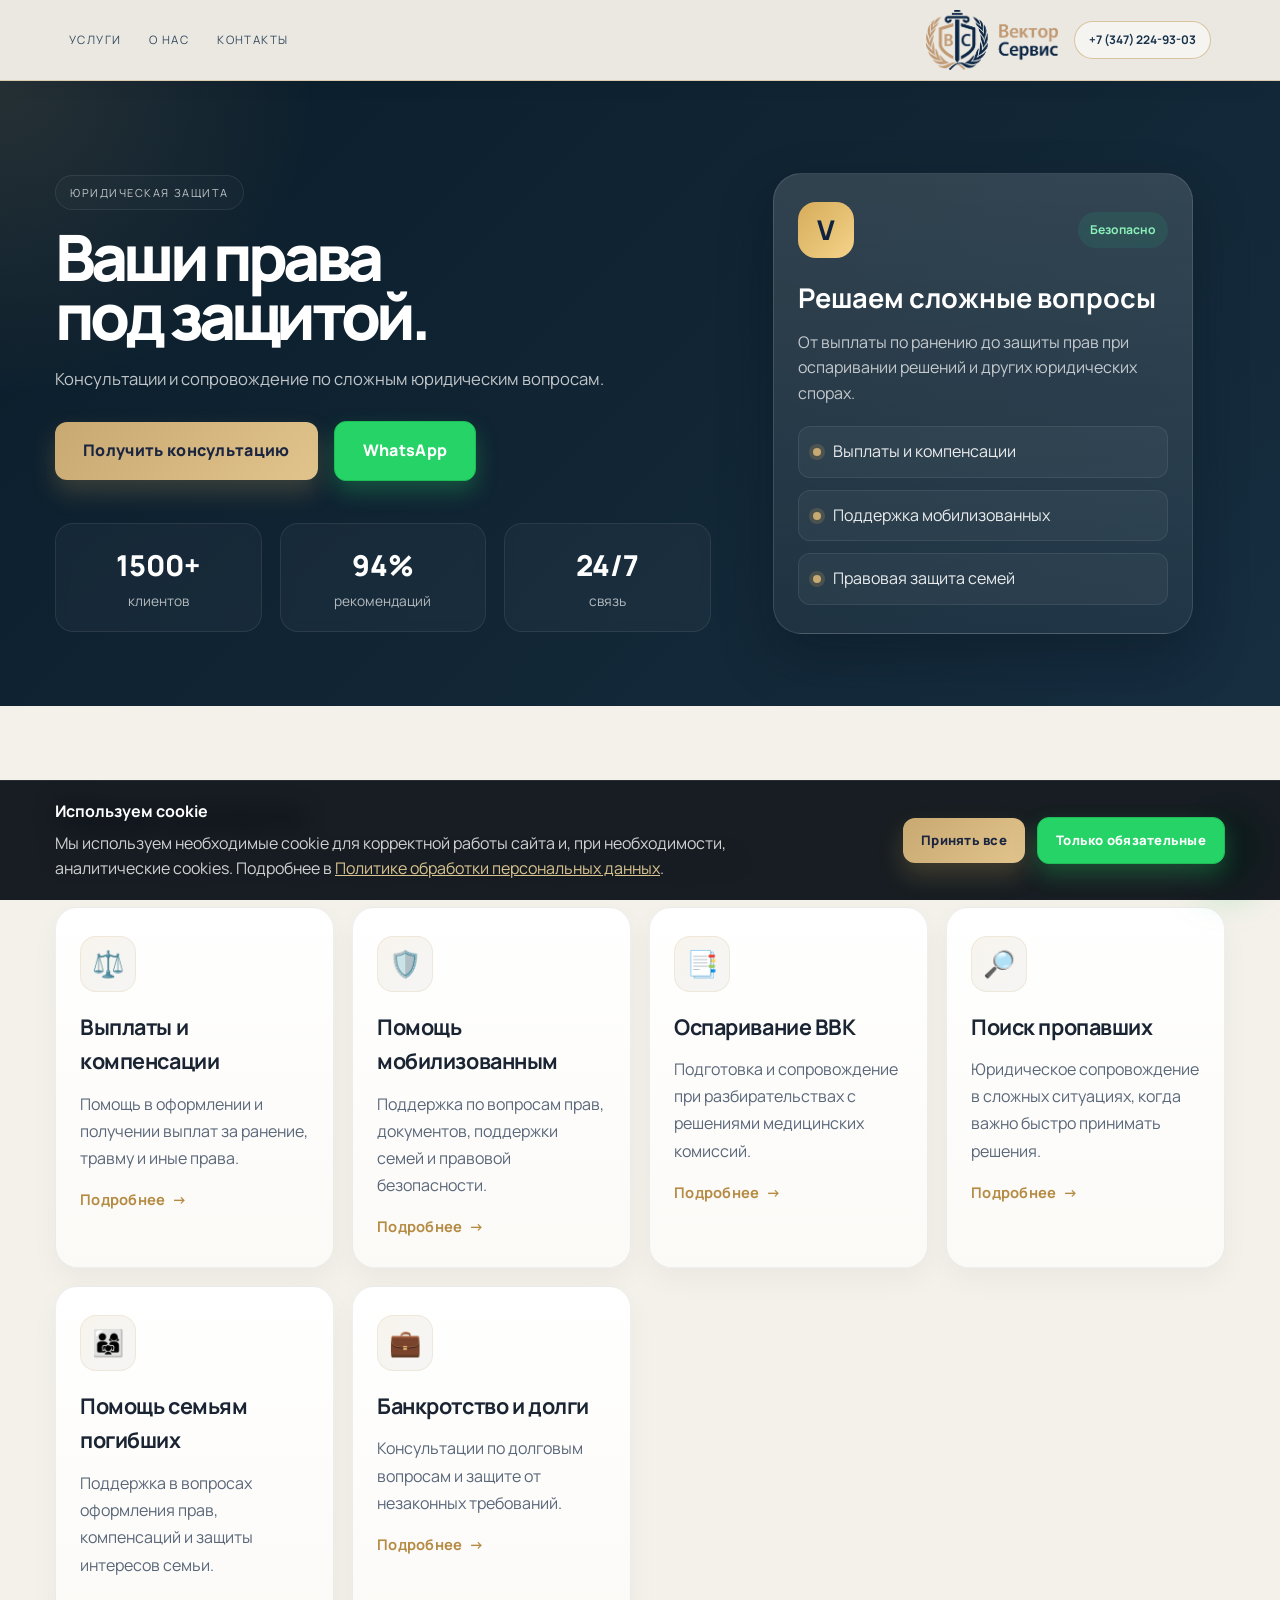
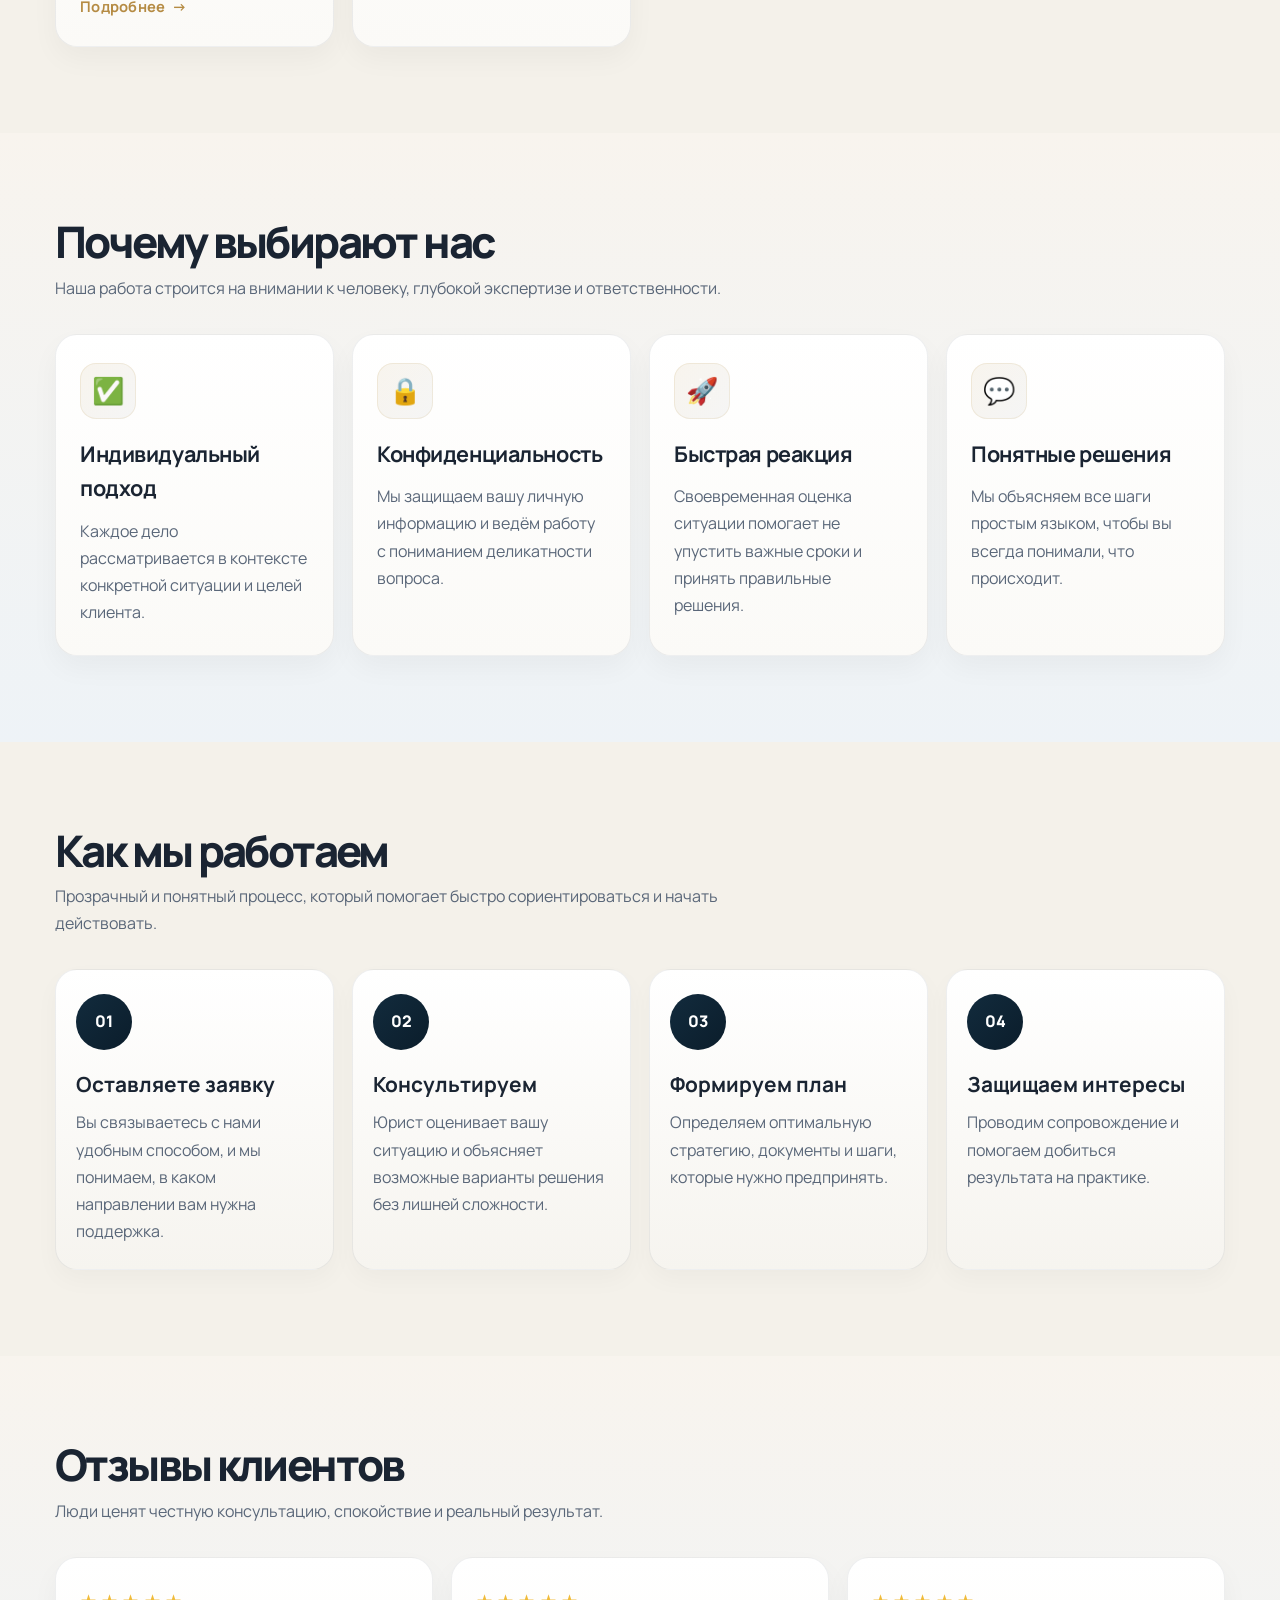
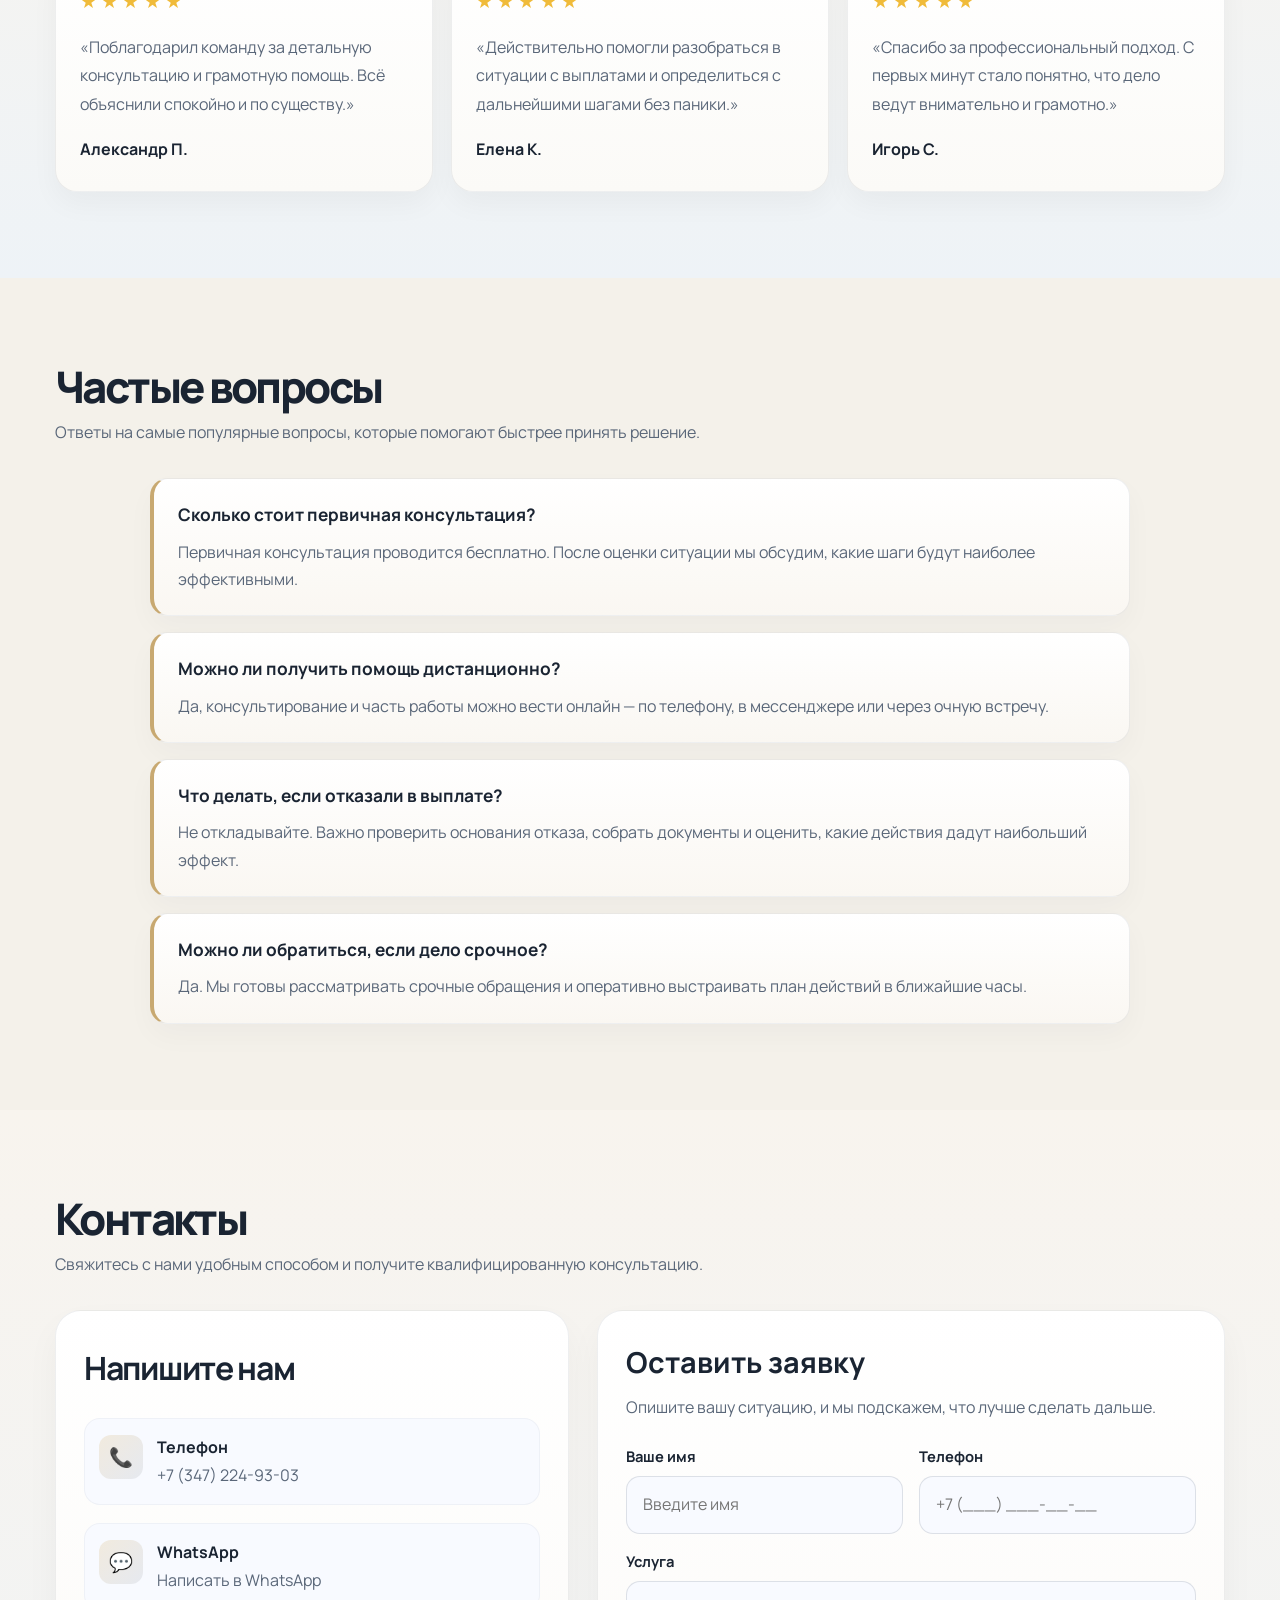
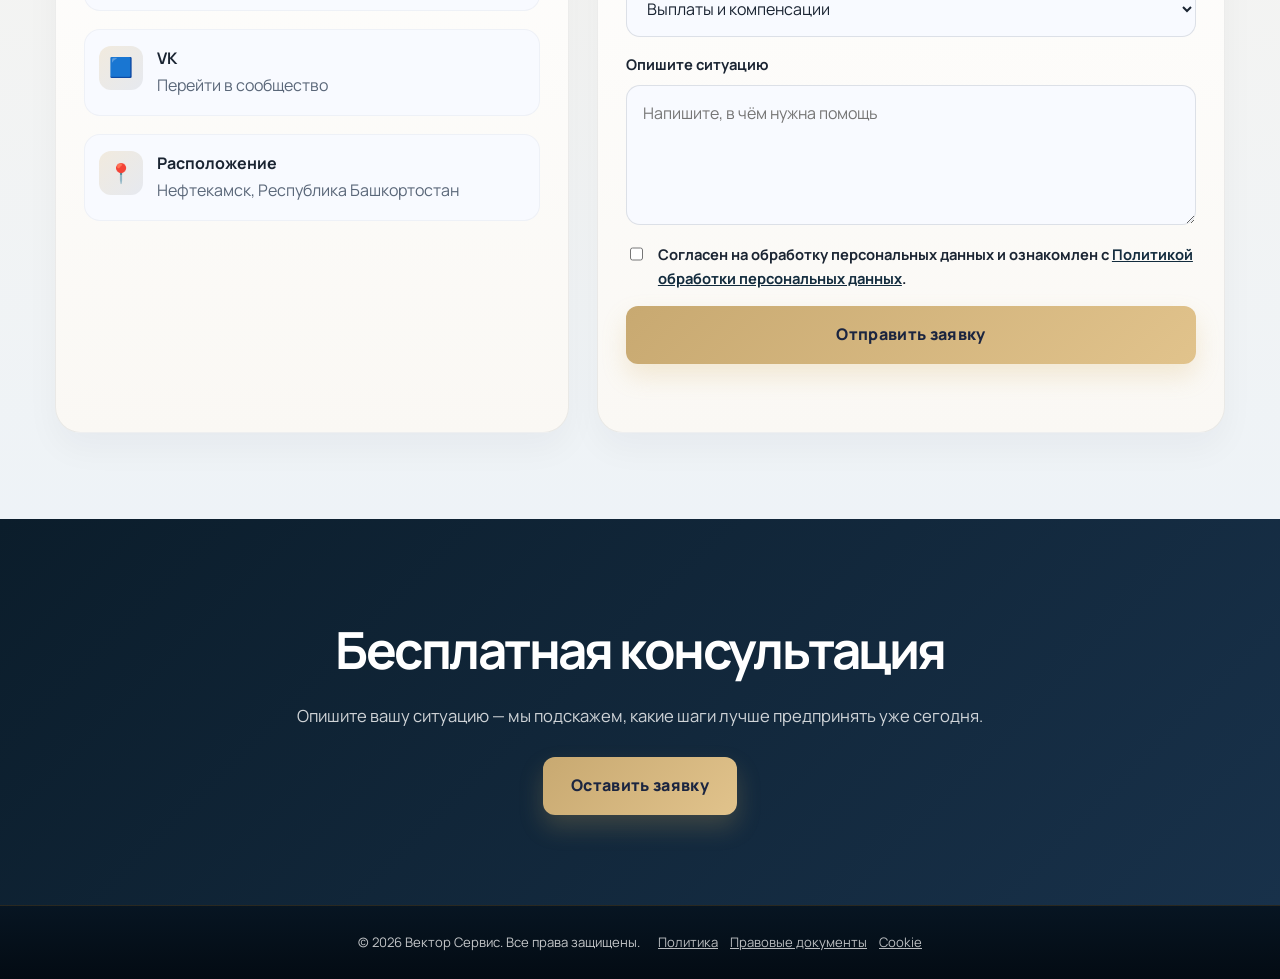
==== index.html @ 7e6699fe "fix: restore index.html with service card arrows" ====
<!DOCTYPE html>
<html lang="ru">
<head>
    <meta charset="UTF-8">
    <meta name="viewport" content="width=device-width, initial-scale=1.0">
    <title>Вектор Сервис — Юридическая помощь военнослужащим и семьям</title>
    <meta name="description" content="Юридическая помощь военнослужащим, мобилизованным и членам их семей. Выплаты, компенсации, оспаривание ВВК, банкротство. Бесплатная консультация.">
    <link rel="canonical" href="https://vectorservice.vercel.app/">
    <meta property="og:title" content="Вектор Сервис — Юридическая помощь военнослужащим">
    <meta property="og:description" content="Консультации и сопровождение по выплатам, компенсациям, ВВК и защите прав семей военнослужащих.">
    <meta property="og:type" content="website">
    <meta property="og:url" content="https://vectorservice.vercel.app/">
    <meta property="og:locale" content="ru_RU">
    <meta property="og:site_name" content="Вектор Сервис">
    <link rel="icon" type="image/png" href="logo.png">
    <link rel="preconnect" href="https://fonts.googleapis.com">
    <link rel="preconnect" href="https://fonts.gstatic.com" crossorigin>
    <link href="https://fonts.googleapis.com/css2?family=Manrope:wght@400;500;600;700;800&display=swap" rel="stylesheet">
    <link rel="stylesheet" href="style/style.css">
    <script type="application/ld+json">
    {
      "@context": "https://schema.org",
      "@type": "LegalService",
      "name": "ООО Вектор Сервис",
      "url": "https://vectorservice.vercel.app/",
      "telephone": "+7-347-224-93-03",
      "address": {
        "@type": "PostalAddress",
        "addressLocality": "Нефтекамск",
        "addressRegion": "Республика Башкортостан",
        "addressCountry": "RU"
      },
      "areaServed": "RU"
    }
    </script>
</head>
<body>
    <div class="cookie-banner" id="cookieBanner" aria-live="polite">
        <div class="container cookie-inner">
            <div class="cookie-copy">
                <strong>Используем cookie</strong>
                <p>Мы используем необходимые cookie для корректной работы сайта и, при необходимости, аналитические cookies. Подробнее в <a href="privacy-policy.html">Политике обработки персональных данных</a>.</p>
            </div>
            <div class="cookie-actions">
                <button type="button" class="btn btn-small" id="cookieAccept">Принять все</button>
                <button type="button" class="btn secondary btn-small" id="cookieOnlyEssential">Только обязательные</button>
            </div>
        </div>
    </div>

    <header>
        <div class="container header-inner">
            <nav class="top-nav" aria-label="Главное меню">
                <a href="#services">Услуги</a>
                <a href="#about">О нас</a>
                <a href="#contacts">Контакты</a>
            </nav>
            <div class="logo" aria-label="Логотип компании">
                <img src="logo.png" alt="Вектор Сервис — логотип">
            </div>
            <a class="header-phone" href="tel:+73472249303">+7 (347) 224-93-03</a>
            <button class="menu-toggle" type="button" aria-label="Открыть меню" aria-expanded="false">
                <span></span><span></span><span></span>
            </button>
        </div>
        <nav class="mobile-nav" id="mobileNav" aria-label="Мобильное меню">
            <a href="#services">Услуги</a>
            <a href="#about">О нас</a>
            <a href="#reviews">Отзывы</a>
            <a href="#faq">FAQ</a>
            <a href="#contacts">Контакты</a>
        </nav>
    </header>

    <main>
        <section class="hero">
            <div class="container hero-grid">
                <div class="hero-text">
                    <div class="hero-badge">Юридическая защита</div>
                    <h1>Ваши права<br>под защитой.</h1>
                    <p>Консультации и сопровождение по сложным юридическим вопросам.</p>
                    <div class="hero-actions">
                        <a href="#contacts" class="btn">Получить консультацию</a>
                        <a href="https://wa.me/79930625011" target="_blank" rel="noopener" class="btn secondary">WhatsApp</a>
                    </div>
                    <div class="hero-stats">
                        <div class="stat-box"><strong>1500+</strong><span>клиентов</span></div>
                        <div class="stat-box"><strong>94%</strong><span>рекомендаций</span></div>
                        <div class="stat-box"><strong>24/7</strong><span>связь</span></div>
                    </div>
                </div>
                <div class="hero-visual">
                    <div class="visual-card">
                        <div class="visual-top">
                            <div class="logo-mark">V</div>
                            <div class="visual-badge">Безопасно</div>
                        </div>
                        <h3>Решаем сложные вопросы</h3>
                        <p>От выплаты по ранению до защиты прав при оспаривании решений и других юридических спорах.</p>
                        <div class="mini-list">
                            <div class="mini-item"><span class="dot"></span> Выплаты и компенсации</div>
                            <div class="mini-item"><span class="dot"></span> Поддержка мобилизованных</div>
                            <div class="mini-item"><span class="dot"></span> Правовая защита семей</div>
                        </div>
                    </div>
                </div>
            </div>
        </section>

        <section class="section" id="services">
            <div class="container">
                <div class="section-title">
                    <h2>Наши услуги</h2>
                    <p>Комплексная юридическая помощь в вопросах, где важно действовать быстро и грамотно.</p>
                </div>
                <div class="cards">
                    <a class="card" href="services/vyplaty-i-kompensatsii.html">
                        <div class="icon">⚖️</div>
                        <h3>Выплаты и компенсации</h3>
                        <p>Помощь в оформлении и получении выплат за ранение, травму и иные права.</p>
                        <div class="card-link">Подробнее <span>→</span></div>
                    </a>
                    <a class="card" href="services/pomoshch-mobilizovannym.html">
                        <div class="icon">🛡️</div>
                        <h3>Помощь мобилизованным</h3>
                        <p>Поддержка по вопросам прав, документов, поддержки семей и правовой безопасности.</p>
                        <div class="card-link">Подробнее <span>→</span></div>
                    </a>
                    <a class="card" href="services/osparivanie-vvk.html">
                        <div class="icon">📑</div>
                        <h3>Оспаривание ВВК</h3>
                        <p>Подготовка и сопровождение при разбирательствах с решениями медицинских комиссий.</p>
                        <div class="card-link">Подробнее <span>→</span></div>
                    </a>
                    <a class="card" href="services/poisk-propavshih.html">
                        <div class="icon">🔎</div>
                        <h3>Поиск пропавших</h3>
                        <p>Юридическое сопровождение в сложных ситуациях, когда важно быстро принимать решения.</p>
                        <div class="card-link">Подробнее <span>→</span></div>
                    </a>
                    <a class="card" href="services/pomoshch-semyam-pogibshih.html">
                        <div class="icon">👨‍👩‍👧</div>
                        <h3>Помощь семьям погибших</h3>
                        <p>Поддержка в вопросах оформления прав, компенсаций и защиты интересов семьи.</p>
                        <div class="card-link">Подробнее <span>→</span></div>
                    </a>
                    <a class="card" href="services/bankrotstvo-i-dolgi.html">
                        <div class="icon">💼</div>
                        <h3>Банкротство и долги</h3>
                        <p>Консультации по долговым вопросам и защите от незаконных требований.</p>
                        <div class="card-link">Подробнее <span>→</span></div>
                    </a>
                </div>
            </div>
        </section>

        <section class="section alt" id="about">
            <div class="container">
                <div class="section-title">
                    <h2>Почему выбирают нас</h2>
                    <p>Наша работа строится на внимании к человеку, глубокой экспертизе и ответственности.</p>
                </div>
                <div class="cards">
                    <div class="card"><div class="icon">✅</div><h3>Индивидуальный подход</h3><p>Каждое дело рассматривается в контексте конкретной ситуации и целей клиента.</p></div>
                    <div class="card"><div class="icon">🔒</div><h3>Конфиденциальность</h3><p>Мы защищаем вашу личную информацию и ведём работу с пониманием деликатности вопроса.</p></div>
                    <div class="card"><div class="icon">🚀</div><h3>Быстрая реакция</h3><p>Своевременная оценка ситуации помогает не упустить важные сроки и принять правильные решения.</p></div>
                    <div class="card"><div class="icon">💬</div><h3>Понятные решения</h3><p>Мы объясняем все шаги простым языком, чтобы вы всегда понимали, что происходит.</p></div>
                </div>
            </div>
        </section>

        <section class="section">
            <div class="container">
                <div class="section-title">
                    <h2>Как мы работаем</h2>
                    <p>Прозрачный и понятный процесс, который помогает быстро сориентироваться и начать действовать.</p>
                </div>
                <div class="steps">
                    <div class="step"><div class="step-number">01</div><h3>Оставляете заявку</h3><p>Вы связываетесь с нами удобным способом, и мы понимаем, в каком направлении вам нужна поддержка.</p></div>
                    <div class="step"><div class="step-number">02</div><h3>Консультируем</h3><p>Юрист оценивает вашу ситуацию и объясняет возможные варианты решения без лишней сложности.</p></div>
                    <div class="step"><div class="step-number">03</div><h3>Формируем план</h3><p>Определяем оптимальную стратегию, документы и шаги, которые нужно предпринять.</p></div>
                    <div class="step"><div class="step-number">04</div><h3>Защищаем интересы</h3><p>Проводим сопровождение и помогаем добиться результата на практике.</p></div>
                </div>
            </div>
        </section>

        <section class="section alt" id="reviews">
            <div class="container">
                <div class="section-title">
                    <h2>Отзывы клиентов</h2>
                    <p>Люди ценят честную консультацию, спокойствие и реальный результат.</p>
                </div>
                <div class="cards">
                    <div class="card review-card"><div class="stars">★★★★★</div><p>«Поблагодарил команду за детальную консультацию и грамотную помощь. Всё объяснили спокойно и по существу.»</p><strong>Александр П.</strong></div>
                    <div class="card review-card"><div class="stars">★★★★★</div><p>«Действительно помогли разобраться в ситуации с выплатами и определиться с дальнейшими шагами без паники.»</p><strong>Елена К.</strong></div>
                    <div class="card review-card"><div class="stars">★★★★★</div><p>«Спасибо за профессиональный подход. С первых минут стало понятно, что дело ведут внимательно и грамотно.»</p><strong>Игорь С.</strong></div>
                </div>
            </div>
        </section>

        <section class="section" id="faq">
            <div class="container">
                <div class="section-title">
                    <h2>Частые вопросы</h2>
                    <p>Ответы на самые популярные вопросы, которые помогают быстрее принять решение.</p>
                </div>
                <div class="faq-list">
                    <div class="faq-item"><h3>Сколько стоит первичная консультация?</h3><p>Первичная консультация проводится бесплатно. После оценки ситуации мы обсудим, какие шаги будут наиболее эффективными.</p></div>
                    <div class="faq-item"><h3>Можно ли получить помощь дистанционно?</h3><p>Да, консультирование и часть работы можно вести онлайн — по телефону, в мессенджере или через очную встречу.</p></div>
                    <div class="faq-item"><h3>Что делать, если отказали в выплате?</h3><p>Не откладывайте. Важно проверить основания отказа, собрать документы и оценить, какие действия дадут наибольший эффект.</p></div>
                    <div class="faq-item"><h3>Можно ли обратиться, если дело срочное?</h3><p>Да. Мы готовы рассматривать срочные обращения и оперативно выстраивать план действий в ближайшие часы.</p></div>
                </div>
            </div>
        </section>

        <section class="section alt" id="contacts">
            <div class="container">
                <div class="section-title">
                    <h2>Контакты</h2>
                    <p>Свяжитесь с нами удобным способом и получите квалифицированную консультацию.</p>
                </div>
                <div class="contact-wrap">
                    <div class="contact-panel">
                        <h3>Напишите нам</h3>
                        <div class="contact-list">
                            <div class="contact-item"><div class="contact-icon">📞</div><div><strong>Телефон</strong><a href="tel:+73472249303">+7 (347) 224-93-03</a></div></div>
                            <div class="contact-item"><div class="contact-icon">💬</div><div><strong>WhatsApp</strong><a href="https://wa.me/79930625011" target="_blank" rel="noopener">Написать в WhatsApp</a></div></div>
                            <div class="contact-item"><div class="contact-icon">🟦</div><div><strong>VK</strong><a href="https://vk.com" target="_blank" rel="noopener">Перейти в сообщество</a></div></div>
                            <div class="contact-item"><div class="contact-icon">📍</div><div><strong>Расположение</strong><span>Нефтекамск, Республика Башкортостан</span></div></div>
                        </div>
                    </div>
                    <div class="form-panel">
                        <h3>Оставить заявку</h3>
                        <p>Опишите вашу ситуацию, и мы подскажем, что лучше сделать дальше.</p>
                        <form class="contact-form" id="contactForm" action="https://api.web3forms.com/submit" method="POST">
                            <input type="hidden" name="access_key" value="80088c84-5934-4bca-9bf2-da45bd703e8e">
                            <input type="hidden" name="subject" value="Новая заявка с сайта Вектор Сервис">
                            <input type="hidden" name="from_name" value="Сайт Вектор Сервис">
                            <input type="hidden" name="redirect" value="https://vectorservice.vercel.app/?sent=1#contacts">
                            <input type="checkbox" name="botcheck" id="botcheck" style="display:none" tabindex="-1" autocomplete="off">
                            <div class="form-row">
                                <div class="field"><label for="name">Ваше имя</label><input id="name" type="text" name="name" placeholder="Введите имя" required autocomplete="name"></div>
                                <div class="field"><label for="phone">Телефон</label><input id="phone" type="tel" name="phone" placeholder="+7 (___) ___-__-__" required autocomplete="tel"></div>
                            </div>
                            <div class="field">
                                <label for="service">Услуга</label>
                                <select id="service" name="service">
                                    <option value="Выплаты и компенсации">Выплаты и компенсации</option>
                                    <option value="Помощь мобилизованным">Помощь мобилизованным</option>
                                    <option value="Оспаривание ВВК">Оспаривание ВВК</option>
                                    <option value="Поиск пропавших">Поиск пропавших</option>
                                    <option value="Помощь семьям погибших">Помощь семьям погибших</option>
                                    <option value="Банкротство и долги">Банкротство и долги</option>
                                    <option value="Другое">Другое</option>
                                </select>
                            </div>
                            <div class="field"><label for="message">Опишите ситуацию</label><textarea id="message" name="message" placeholder="Напишите, в чём нужна помощь" rows="4"></textarea></div>
                            <div class="field checkbox-field">
                                <label class="checkbox-row" for="consent">
                                    <input id="consent" type="checkbox" name="consent" value="Да" required>
                                    <span>Согласен на обработку персональных данных и ознакомлен с <a href="privacy-policy.html">Политикой обработки персональных данных</a>.</span>
                                </label>
                            </div>
                            <button type="submit" class="btn" id="submitBtn">Отправить заявку</button>
                            <div class="form-status" id="formStatus" aria-live="polite"></div>
                        </form>
                    </div>
                </div>
            </div>
        </section>

        <section class="cta">
            <div class="container cta-inner">
                <h2>Бесплатная консультация</h2>
                <p>Опишите вашу ситуацию — мы подскажем, какие шаги лучше предпринять уже сегодня.</p>
                <a href="#contacts" class="btn">Оставить заявку</a>
            </div>
        </section>
    </main>

    <footer>
        <div class="footer-legal">
            <span>© <span id="currentYear"></span> Вектор Сервис. Все права защищены.</span>
            <div class="footer-links">
                <a href="privacy-policy.html">Политика</a>
                <a href="legal-docs.html">Правовые документы</a>
                <a href="legal-docs.html#cookie">Cookie</a>
            </div>
        </div>
    </footer>

    <a href="https://wa.me/79930625011" class="whatsapp-btn" target="_blank" rel="noopener" aria-label="WhatsApp">💬</a>

    <script>
        const currentYearEl = document.getElementById('currentYear');
        if (currentYearEl) currentYearEl.textContent = new Date().getFullYear();

        const menuToggle = document.querySelector('.menu-toggle');
        const mobileNav = document.getElementById('mobileNav');
        if (menuToggle && mobileNav) {
            menuToggle.addEventListener('click', function () {
                const isOpen = mobileNav.classList.toggle('open');
                menuToggle.setAttribute('aria-expanded', String(isOpen));
            });
            mobileNav.querySelectorAll('a').forEach(function (link) {
                link.addEventListener('click', function () {
                    mobileNav.classList.remove('open');
                    menuToggle.setAttribute('aria-expanded', 'false');
                });
            });
        }

        const cookieBanner = document.getElementById('cookieBanner');
        const cookieAccept = document.getElementById('cookieAccept');
        const cookieOnlyEssential = document.getElementById('cookieOnlyEssential');
        function setCookieConsent(value) {
            localStorage.setItem('cookieConsent', value);
            if (cookieBanner) cookieBanner.classList.add('hidden');
        }
        if (localStorage.getItem('cookieConsent') && cookieBanner) cookieBanner.classList.add('hidden');
        if (cookieAccept) cookieAccept.addEventListener('click', function () { setCookieConsent('all'); });
        if (cookieOnlyEssential) cookieOnlyEssential.addEventListener('click', function () { setCookieConsent('essential'); });

        const form = document.getElementById('contactForm');
        const submitBtn = document.getElementById('submitBtn');
        const statusEl = document.getElementById('formStatus');
        if (window.location.search.includes('sent=1')) {
            if (statusEl) {
                statusEl.textContent = 'Заявка успешно отправлена. Мы свяжемся с вами в ближайшее время.';
                statusEl.style.color = '#1bbf7a';
            }
            if (window.history.replaceState) window.history.replaceState(null, '', window.location.pathname + '#contacts');
        }
        if (form && submitBtn) {
            form.addEventListener('submit', function () {
                submitBtn.disabled = true;
                submitBtn.textContent = 'Отправляем...';
                if (statusEl) {
                    statusEl.textContent = 'Отправляем заявку...';
                    statusEl.style.color = '#5a6779';
                }
            });
        }
    </script>
</body>
</html>
---- style/style.css ----
:root {
    --bg: #0b1d2b;
    --bg-2: #122b3d;
    --bg-3: #18314a;
    --panel: #f4f1ea;
    --panel-2: #efeae2;
    --card: #ffffff;
    --gold: #c8a971;
    --gold-2: #e1c38c;
    --text: #1a2432;
    --muted: #5a6779;
    --line: rgba(26, 36, 50, 0.08);
    --success: #1bbf7a;
    --shadow: 0 18px 38px rgba(11, 29, 43, 0.08);
}

* { box-sizing: border-box; }
html { scroll-behavior: smooth; }

body {
    margin: 0;
    font-family: 'Manrope', sans-serif;
    background: linear-gradient(180deg, #0b1d2b 0%, #0e2332 100%);
    color: white;
    line-height: 1.6;
    -webkit-font-smoothing: antialiased;
    text-rendering: optimizeLegibility;
}

img { max-width: 100%; display: block; }
a { color: inherit; text-decoration: none; }
button, input, textarea, select { font: inherit; }

.container {
    width: min(1170px, calc(100% - 40px));
    margin: 0 auto;
}

header {
    position: sticky;
    top: 0;
    z-index: 20;
    background: rgba(244, 241, 234, 0.96);
    backdrop-filter: blur(18px);
    border-bottom: 1px solid rgba(200, 169, 113, 0.45);
    box-shadow: 0 4px 18px rgba(11, 29, 43, 0.06);
}

.header-inner {
    position: relative;
    display: flex;
    align-items: center;
    justify-content: space-between;
    min-height: 80px;
    gap: 16px;
    padding: 0 14px;
}

.logo {
    position: static;
    display: flex;
    align-items: center;
    justify-content: center;
    flex: 0 1 auto;
    margin-left: auto;
    margin-right: auto;
    z-index: 1;
}

.logo img {
    display: block;
    width: auto;
    max-width: min(100%, 330px);
    height: 60px;
    object-fit: contain;
}

.top-nav {
    display: flex;
    align-items: center;
    gap: 28px;
    color: #17324b;
    font-size: 0.72rem;
    letter-spacing: 0.12em;
    text-transform: uppercase;
    flex: 1 1 auto;
}

.top-nav a {
    color: #17324b;
    transition: color 0.2s ease, opacity 0.2s ease;
    opacity: 0.86;
}

.top-nav a:hover {
    color: #b58b43;
    opacity: 1;
}

.header-phone {
    flex: 0 0 auto;
    padding: 9px 14px;
    border: 1px solid rgba(200, 169, 113, 0.65);
    border-radius: 999px;
    color: #17324b;
    font-weight: 700;
    background: rgba(255, 255, 255, 0.55);
    white-space: nowrap;
    font-size: 0.74rem;
}

.menu-toggle {
    display: none;
    width: 42px;
    height: 42px;
    padding: 0;
    border: 1px solid rgba(200, 169, 113, 0.5);
    border-radius: 12px;
    background: rgba(255, 255, 255, 0.6);
    cursor: pointer;
    align-items: center;
    justify-content: center;
    flex-direction: column;
    gap: 5px;
}

.menu-toggle span {
    display: block;
    width: 18px;
    height: 2px;
    background: #17324b;
    border-radius: 2px;
    transition: transform 0.25s ease, opacity 0.25s ease;
}

.mobile-nav { display: none; }

.hero {
    position: relative;
    overflow: hidden;
    padding: 92px 0 72px;
    background:
        radial-gradient(circle at top left, rgba(200,169,113,0.14), transparent 22%),
        linear-gradient(135deg, #0b1d2b 0%, #112534 52%, #162e40 100%);
}

.hero-grid {
    display: grid;
    grid-template-columns: 1.15fr 0.85fr;
    align-items: center;
    gap: 30px;
}

.hero-badge {
    display: inline-flex;
    align-items: center;
    gap: 10px;
    background: rgba(255,255,255,0.02);
    border: 1px solid rgba(255,255,255,0.08);
    border-radius: 999px;
    padding: 8px 14px;
    color: rgba(255,255,255,0.72);
    font-size: 0.69rem;
    letter-spacing: 0.14em;
    text-transform: uppercase;
    margin-bottom: 18px;
}

.hero h1 {
    margin: 0;
    font-size: clamp(3rem, 5vw, 5.7rem);
    line-height: 0.92;
    letter-spacing: -0.075em;
    font-weight: 800;
}

.hero-text p {
    margin: 18px 0 0;
    max-width: 560px;
    color: rgba(255,255,255,0.74);
    font-size: 1.04rem;
    line-height: 1.75;
}

.hero-actions {
    display: flex;
    align-items: center;
    gap: 16px;
    margin-top: 28px;
    flex-wrap: wrap;
}

.btn {
    display: inline-flex;
    align-items: center;
    justify-content: center;
    padding: 16px 28px;
    border: none;
    border-radius: 12px;
    font-weight: 800;
    letter-spacing: 0.02em;
    cursor: pointer;
    transition: transform 0.25s ease, box-shadow 0.25s ease, border-color 0.25s ease;
    background: linear-gradient(135deg, var(--gold), var(--gold-2));
    color: #1b2540;
    box-shadow: 0 12px 24px rgba(214, 172, 91, 0.22);
}

.btn:hover {
    transform: translateY(-2px);
    box-shadow: 0 18px 34px rgba(214, 172, 91, 0.38);
}

/* Контрастная кнопка WhatsApp */
.btn.secondary {
    background: #25D366;
    color: #ffffff;
    border: 1px solid #1ebe57;
    box-shadow: 0 10px 22px rgba(37, 211, 102, 0.28);
}

.btn.secondary:hover {
    background: #1ebe57;
    color: #ffffff;
    transform: translateY(-2px);
    box-shadow: 0 14px 28px rgba(37, 211, 102, 0.38);
}

.hero-stats {
    display: grid;
    grid-template-columns: repeat(3, minmax(120px, 1fr));
    gap: 18px;
    margin-top: 42px;
}

.stat-box {
    padding: 18px 14px;
    background: rgba(255,255,255,0.035);
    border: 1px solid rgba(255,255,255,0.08);
    border-radius: 18px;
    text-align: center;
    backdrop-filter: blur(6px);
}

.stat-box strong {
    display: block;
    font-size: 1.8rem;
    font-weight: 800;
    color: #fff;
}

.stat-box span {
    color: rgba(255,255,255,0.68);
    font-size: 0.86rem;
}

.hero-visual {
    position: relative;
    display: flex;
    justify-content: center;
}

.visual-card {
    width: min(100%, 420px);
    padding: 28px 24px;
    border-radius: 28px;
    background: linear-gradient(180deg, rgba(255,255,255,0.14), rgba(255,255,255,0.05));
    border: 1px solid rgba(255,255,255,0.12);
    box-shadow: 0 24px 54px rgba(5, 12, 20, 0.28);
}

.visual-top {
    display: flex;
    align-items: center;
    justify-content: space-between;
    margin-bottom: 18px;
}

.logo-mark {
    width: 56px;
    height: 56px;
    border-radius: 18px;
    background: linear-gradient(135deg, #d6ac5b, #f4d389);
    display: flex;
    align-items: center;
    justify-content: center;
    color: #0d2340;
    font-size: 1.7rem;
    font-weight: 900;
}

.visual-badge {
    background: rgba(27, 191, 122, 0.12);
    color: #8cf0b9;
    padding: 8px 12px;
    border-radius: 999px;
    font-size: 0.76rem;
    font-weight: 700;
}

.visual-card h3 { margin: 0 0 10px; font-size: 1.7rem; color: white; }
.visual-card p { margin: 0 0 20px; color: rgba(255,255,255,0.72); }

.mini-list { display: grid; gap: 12px; }

.mini-item {
    display: flex;
    align-items: center;
    gap: 12px;
    padding: 12px 14px;
    border-radius: 12px;
    background: rgba(255,255,255,0.04);
    border: 1px solid rgba(255,255,255,0.08);
    color: rgba(255,255,255,0.9);
}

.mini-item .dot {
    width: 8px;
    height: 8px;
    border-radius: 50%;
    background: var(--gold);
    box-shadow: 0 0 0 4px rgba(214, 172, 91, 0.18);
}

.section {
    padding: 86px 0;
    background: var(--panel);
    color: var(--text);
}

.section.alt {
    background: linear-gradient(180deg, #f8f4ee 0%, #eef3f7 100%);
}

.section-title {
    text-align: left;
    max-width: 820px;
    margin: 0 0 32px;
}

.section-title h2 {
    margin: 0 0 10px;
    font-size: clamp(2.2rem, 3.4vw, 2.8rem);
    letter-spacing: -0.06em;
    line-height: 1.04;
    font-weight: 800;
}

.section-title p {
    margin: 0;
    color: var(--muted);
    font-size: 1rem;
    max-width: 700px;
    line-height: 1.7;
}

.cards {
    display: grid;
    grid-template-columns: repeat(auto-fit, minmax(240px, 1fr));
    gap: 18px;
}

.card {
    padding: 28px 24px;
    border-radius: 22px;
    background: linear-gradient(180deg, #ffffff 0%, #fbfaf7 100%);
    border: 1px solid rgba(26, 36, 50, 0.07);
    box-shadow: 0 12px 28px rgba(12, 24, 34, 0.04);
    transition: transform 0.25s ease, box-shadow 0.25s ease, border-color 0.25s ease;
}

.card:hover {
    transform: translateY(-4px);
    box-shadow: 0 18px 36px rgba(12, 24, 34, 0.07);
    border-color: rgba(200, 169, 113, 0.22);
}

.card h3 {
    margin: 0 0 12px;
    font-size: 1.35rem;
    letter-spacing: -0.02em;
}

.card p {
    margin: 0;
    color: var(--muted);
    line-height: 1.7;
}

/* Ссылка «Подробнее» на карточках услуг */
a.card {
    display: flex;
    flex-direction: column;
    cursor: pointer;
}

a.card .card-link {
    display: inline-flex;
    align-items: center;
    gap: 6px;
    margin-top: 16px;
    font-weight: 700;
    font-size: 0.92rem;
    color: #b58b43;
    letter-spacing: 0.02em;
}

a.card:hover .card-link { color: #8a6a2f; }
a.card .card-link span { transition: transform 0.2s ease; }
a.card:hover .card-link span { transform: translateX(4px); }

.icon {
    width: 56px;
    height: 56px;
    display: flex;
    align-items: center;
    justify-content: center;
    border-radius: 16px;
    background: linear-gradient(135deg, rgba(200,169,113,0.12), rgba(26,36,50,0.04));
    box-shadow: inset 0 0 0 1px rgba(200,169,113,0.18);
    font-size: 26px;
    margin-bottom: 18px;
}

.steps {
    display: grid;
    grid-template-columns: repeat(auto-fit, minmax(220px, 1fr));
    gap: 18px;
}

.step {
    background: linear-gradient(180deg, #fff, #f6f4ef);
    border: 1px solid rgba(26, 36, 50, 0.07);
    border-radius: 22px;
    padding: 24px 20px;
    box-shadow: 0 10px 24px rgba(12, 24, 34, 0.03);
}

.step-number {
    width: 56px;
    height: 56px;
    display: flex;
    align-items: center;
    justify-content: center;
    border-radius: 50%;
    background: linear-gradient(135deg, var(--bg-2), var(--bg));
    color: white;
    font-weight: 800;
    margin-bottom: 18px;
}

.step h3 { margin: 0 0 8px; font-size: 1.3rem; }
.step p { margin: 0; color: var(--muted); line-height: 1.7; }

.review-card {
    display: flex;
    flex-direction: column;
    justify-content: space-between;
    min-height: 220px;
}

.stars {
    color: #f0bb3a;
    font-size: 1.2rem;
    letter-spacing: 0.22em;
    margin-bottom: 16px;
}

.review-card p { margin: 0 0 18px; color: var(--muted); line-height: 1.8; }
.review-card strong { display: inline-block; margin-top: auto; color: var(--text); }

.faq-list { max-width: 980px; margin: 0 auto; display: grid; gap: 16px; }

.faq-item {
    background: linear-gradient(180deg, #ffffff 0%, #faf7f2 100%);
    border: 1px solid rgba(26, 36, 50, 0.07);
    border-left: 4px solid var(--gold);
    border-radius: 18px;
    padding: 22px 24px;
    box-shadow: 0 12px 28px rgba(16,33,58,0.03);
}

.faq-item h3 { margin: 0 0 10px; font-size: 1.08rem; }
.faq-item p { margin: 0; color: var(--muted); line-height: 1.7; }

.contact-wrap {
    display: grid;
    grid-template-columns: 0.9fr 1.1fr;
    gap: 28px;
}

.contact-panel,
.form-panel {
    background: linear-gradient(180deg, #ffffff 0%, #faf8f4 100%);
    border: 1px solid rgba(26, 36, 50, 0.07);
    border-radius: 26px;
    box-shadow: 0 16px 34px rgba(16,33,58,0.04);
}

.contact-panel { padding: 32px 28px; }
.contact-panel h3 { margin: 0 0 24px; font-size: 2rem; letter-spacing: -0.04em; }
.contact-list { display: grid; gap: 18px; }

.contact-item {
    display: flex;
    align-items: flex-start;
    gap: 14px;
    padding: 16px 14px;
    border-radius: 16px;
    background: #f8faff;
    border: 1px solid rgba(16,33,58,0.04);
}

.contact-icon {
    width: 44px;
    height: 44px;
    border-radius: 12px;
    background: linear-gradient(135deg, rgba(214,172,91,0.2), rgba(16,33,58,0.08));
    display: flex;
    align-items: center;
    justify-content: center;
    font-size: 1.2rem;
}

.contact-item strong { display: block; margin-bottom: 2px; }
.contact-item span, .contact-item a { color: var(--muted); }

.form-panel { padding: 28px; }
.form-panel h3 { margin: 0 0 10px; font-size: 1.8rem; }
.form-panel p { margin: 0 0 24px; color: var(--muted); }

.contact-form { display: grid; gap: 16px; }
.form-row { display: grid; grid-template-columns: 1fr 1fr; gap: 16px; }
.field { display: flex; flex-direction: column; gap: 8px; }
.field label { color: var(--text); font-weight: 700; font-size: 0.92rem; }

.field input,
.field textarea,
.field select {
    width: 100%;
    padding: 15px 16px;
    border: 1px solid rgba(16,33,58,0.12);
    background: #f8faff;
    border-radius: 14px;
    color: var(--text);
    transition: border-color 0.2s ease, box-shadow 0.2s ease;
}

.field input:focus,
.field textarea:focus,
.field select:focus {
    outline: none;
    border-color: rgba(214,172,91,0.8);
    box-shadow: 0 0 0 4px rgba(214,172,91,0.12);
}

.field textarea { min-height: 140px; resize: vertical; }
.form-status { min-height: 24px; color: var(--success); font-weight: 700; }

.cta {
    background: linear-gradient(135deg, var(--bg), var(--bg-3));
    color: white;
    padding: 90px 0;
    text-align: center;
}

.cta-inner { max-width: 760px; margin: 0 auto; }
.cta h2 { margin: 0 0 12px; font-size: clamp(2rem, 4vw, 3.2rem); letter-spacing: -0.05em; }
.cta p { margin: 0 0 28px; color: rgba(255,255,255,0.8); font-size: 1.04rem; }

.legal-docs { background: #f7f7f4; }

.legal-article {
    max-width: 1040px;
    margin: 0 auto;
    background: linear-gradient(180deg, #ffffff 0%, #faf8f4 100%);
    border: 1px solid rgba(26, 36, 50, 0.07);
    border-radius: 22px;
    padding: 28px 24px;
    box-shadow: 0 14px 30px rgba(16,33,58,0.04);
}

.legal-article p { margin: 0 0 18px; color: var(--text); line-height: 1.8; }
.legal-doc-group { padding-top: 4px; margin-top: 10px; }
.legal-doc-group h3 { margin: 0 0 8px; font-size: 1.1rem; color: var(--text); }
.legal-article a { color: var(--bg-2); text-decoration: underline; }

.checkbox-field { margin-top: 2px; }

.checkbox-row {
    display: flex;
    align-items: flex-start;
    gap: 12px;
    color: var(--muted);
    line-height: 1.6;
    cursor: pointer;
}

.checkbox-row input {
    width: 18px;
    height: 18px;
    margin-top: 2px;
    accent-color: var(--bg-2);
}

.checkbox-row a { color: var(--bg-2); text-decoration: underline; }

.cookie-banner {
    position: fixed;
    left: 0;
    right: 0;
    bottom: 0;
    z-index: 100;
    background: rgba(9, 15, 22, 0.94);
    border-top: 1px solid rgba(255,255,255,0.08);
    backdrop-filter: blur(12px);
}

.cookie-banner.hidden { display: none; }

.cookie-inner {
    display: flex;
    align-items: center;
    justify-content: space-between;
    gap: 20px;
    padding: 18px 0;
}

.cookie-copy { max-width: 760px; color: rgba(255,255,255,0.8); }
.cookie-copy strong { display: block; margin-bottom: 6px; color: white; }
.cookie-copy p { margin: 0; line-height: 1.6; }
.cookie-copy a { color: #d9c38f; text-decoration: underline; }
.cookie-actions { display: flex; align-items: center; gap: 12px; flex-wrap: wrap; }
.btn-small { padding: 12px 18px; font-size: 0.82rem; }

footer {
    background: linear-gradient(180deg, #071522 0%, #030b13 100%);
    color: rgba(255,255,255,0.76);
    text-align: center;
    padding: 26px 20px;
    border-top: 1px solid rgba(214,172,91,0.18);
    font-size: 0.82rem;
}

.footer-legal {
    display: flex;
    align-items: center;
    justify-content: center;
    gap: 18px;
    flex-wrap: wrap;
}

.footer-links {
    display: flex;
    align-items: center;
    justify-content: center;
    gap: 12px;
    flex-wrap: wrap;
}

.footer-links a { color: rgba(255,255,255,0.72); text-decoration: underline; }

.whatsapp-btn {
    position: fixed;
    right: 22px;
    bottom: 24px;
    width: 62px;
    height: 62px;
    border-radius: 50%;
    background: linear-gradient(135deg, #2de36c, #1dbd5b);
    display: flex;
    align-items: center;
    justify-content: center;
    box-shadow: 0 18px 36px rgba(28, 189, 91, 0.35);
    z-index: 25;
    font-size: 1.8rem;
}

@media (max-width: 900px) {
    .hero-grid, .contact-wrap { grid-template-columns: 1fr; }
    .top-nav { display: none; }
    .menu-toggle { display: inline-flex; }
    .header-inner { min-height: 68px; gap: 8px; padding: 0 8px; }
    .logo { margin: 0 auto; }
    .header-phone { padding: 7px 10px; font-size: 0.74rem; }
}

@media (max-width: 640px) {
    .header-inner { min-height: 64px; padding: 0 8px; gap: 6px; }
    .logo img { height: 52px; }
    .header-phone { display: none; }
    .hero { padding-top: 80px; }
    .hero-actions { flex-direction: column; align-items: stretch; }
    .btn { width: 100%; }
    .hero-stats, .form-row { grid-template-columns: 1fr; }
    .section, .cta { padding: 78px 0; }
    .contact-panel, .form-panel { padding: 22px 18px; }
    .cookie-inner { flex-direction: column; align-items: stretch; }
    .cookie-actions { width: 100%; }
    .cookie-actions .btn { flex: 1 1 100%; }
}

.mobile-nav {
    display: none;
    padding: 0 16px 16px;
    background: #f4f1ea;
    border-bottom: 1px solid rgba(200, 169, 113, 0.45);
}

.mobile-nav.open { display: grid; gap: 10px; }

.mobile-nav a {
    display: block;
    padding: 12px 14px;
    border-radius: 10px;
    color: #17324b;
    background: rgba(255, 255, 255, 0.65);
    border: 1px solid rgba(200, 169, 113, 0.2);
}

.menu-toggle[aria-expanded="true"] span:nth-child(1) { transform: translateY(7px) rotate(45deg); }
.menu-toggle[aria-expanded="true"] span:nth-child(2) { opacity: 0; }
.menu-toggle[aria-expanded="true"] span:nth-child(3) { transform: translateY(-7px) rotate(-45deg); }
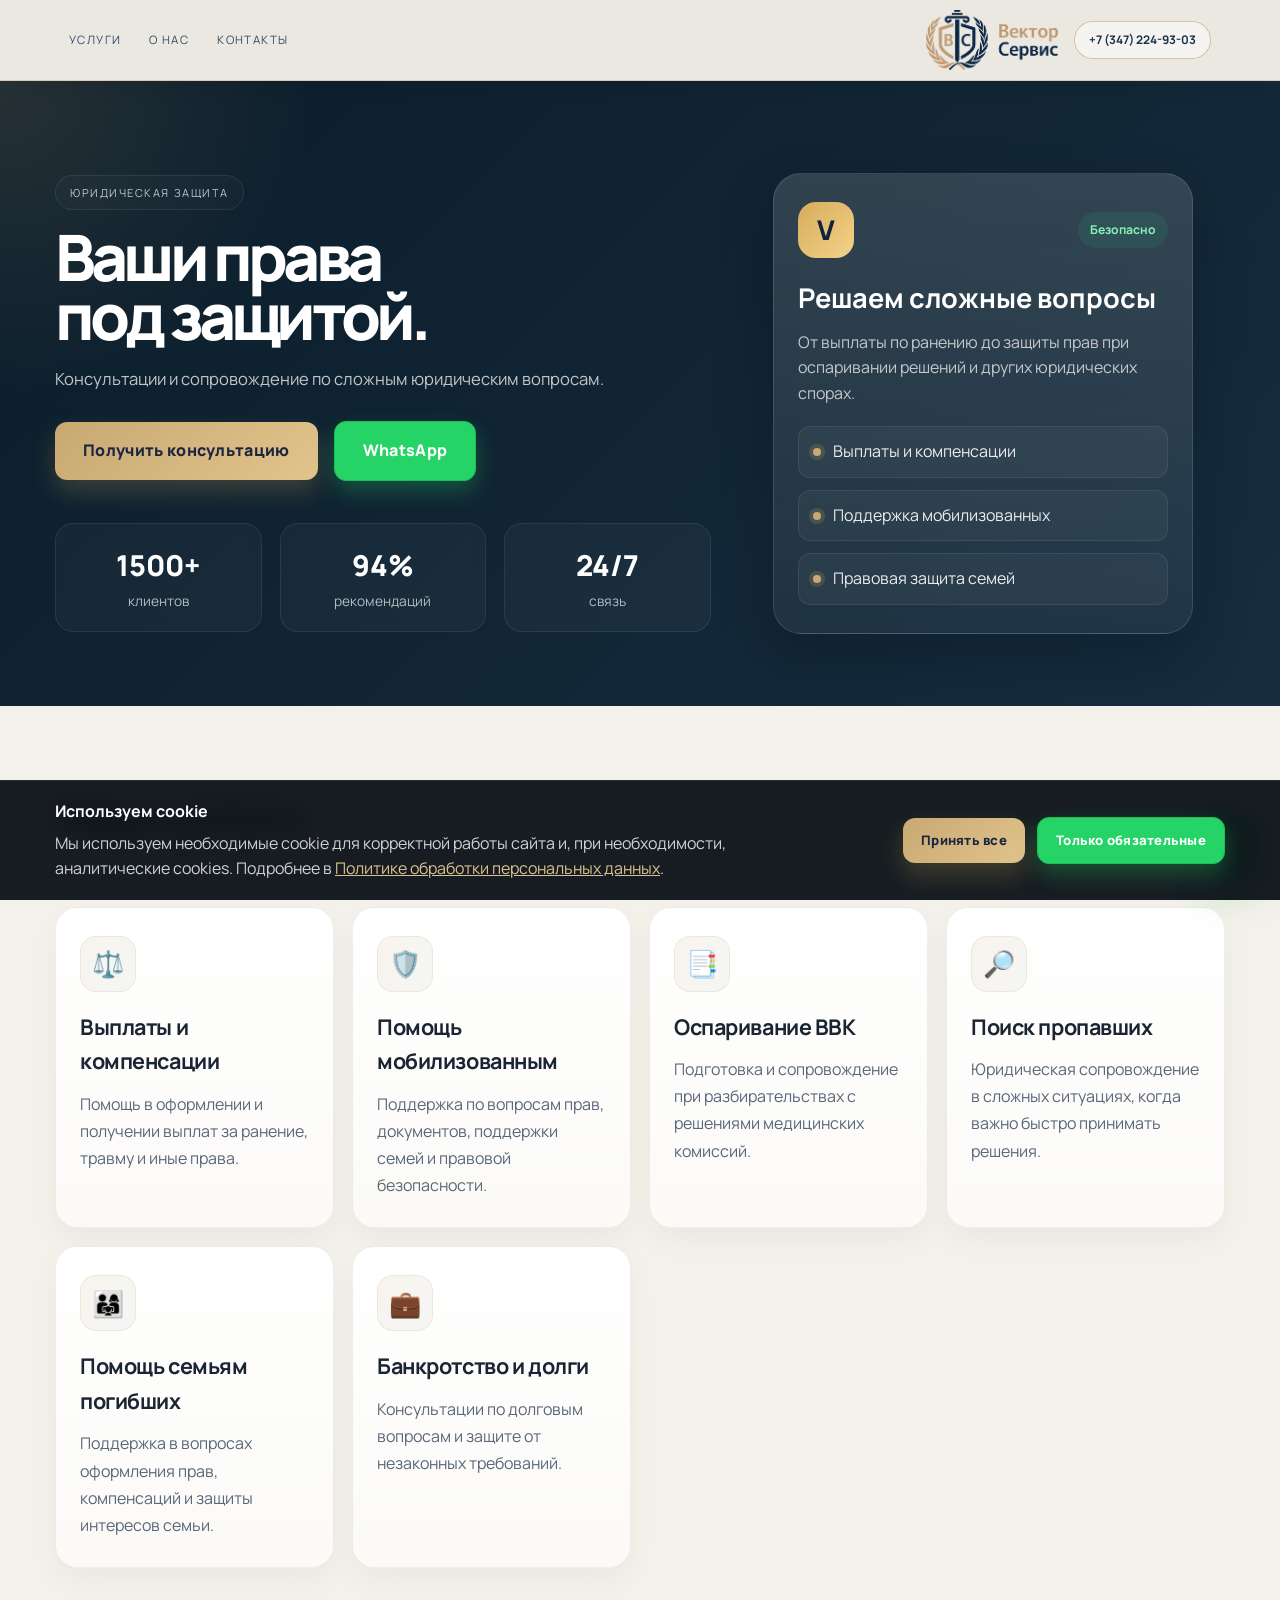
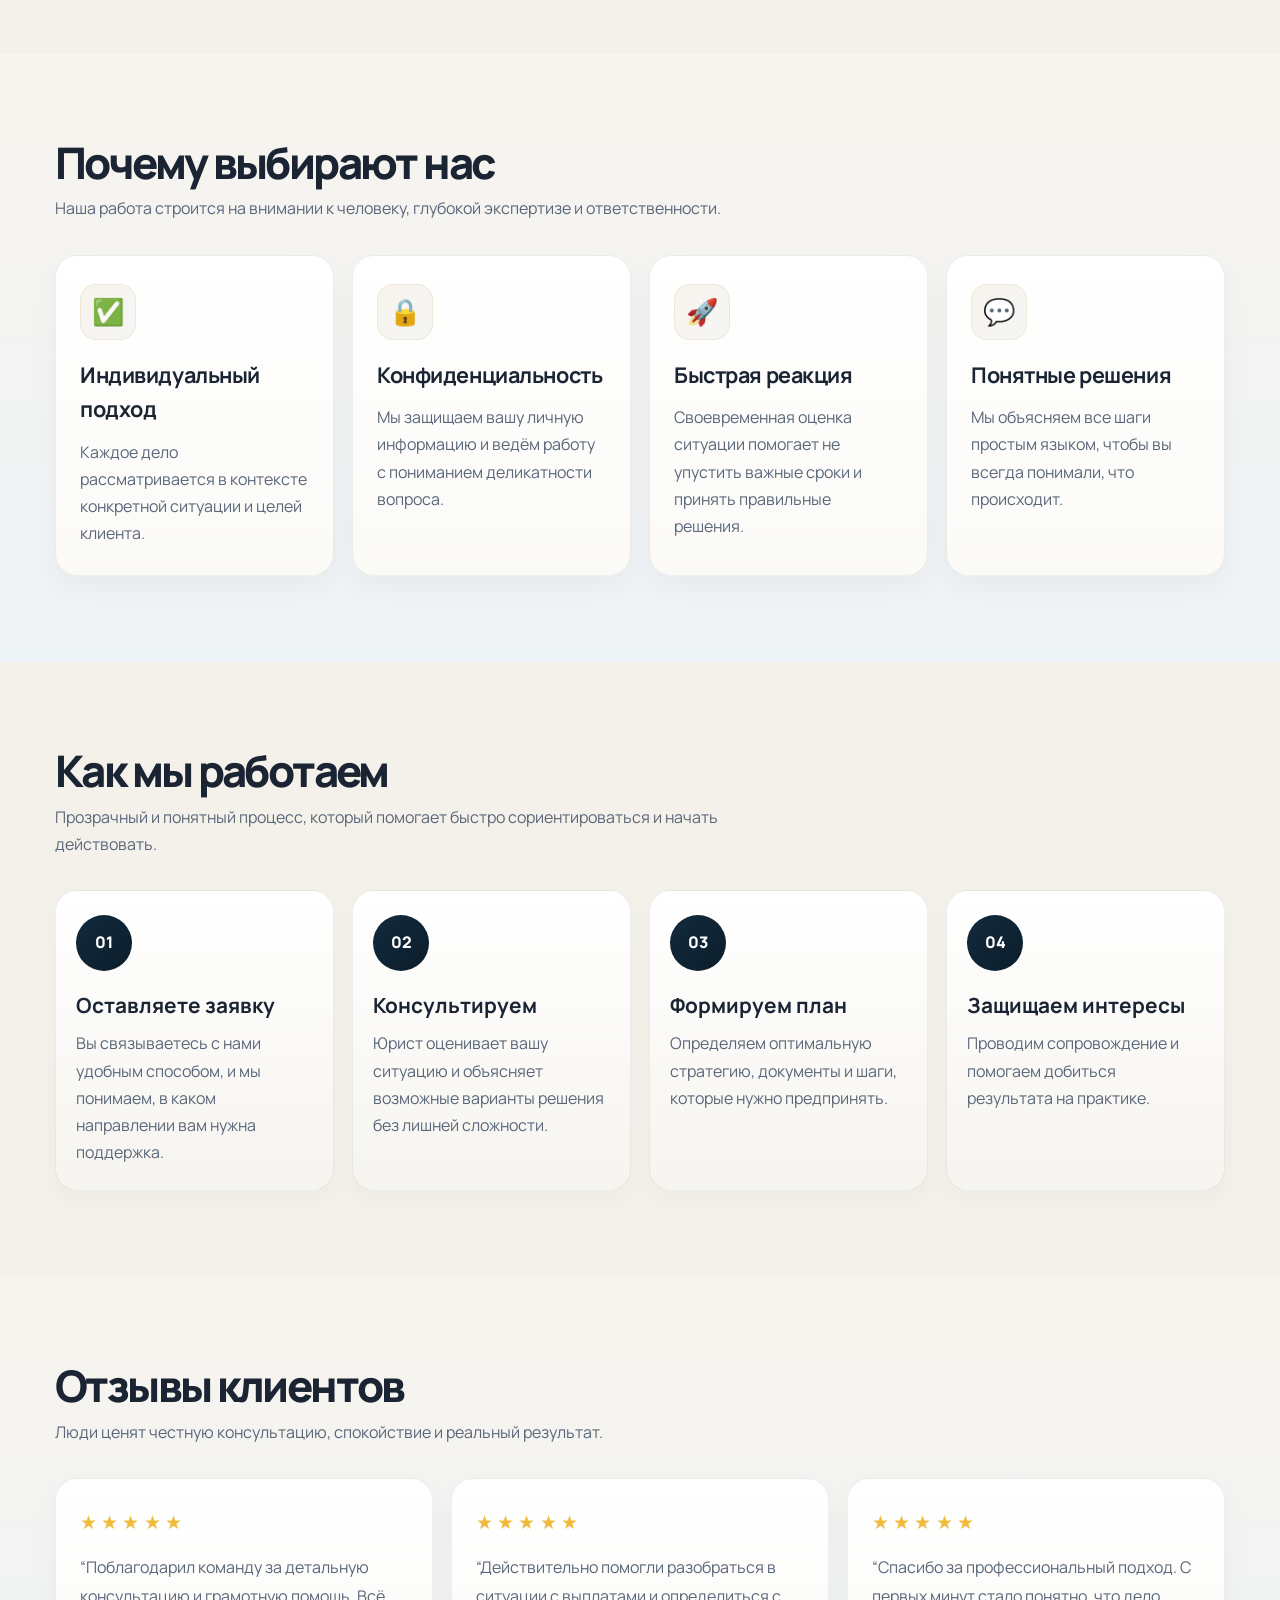
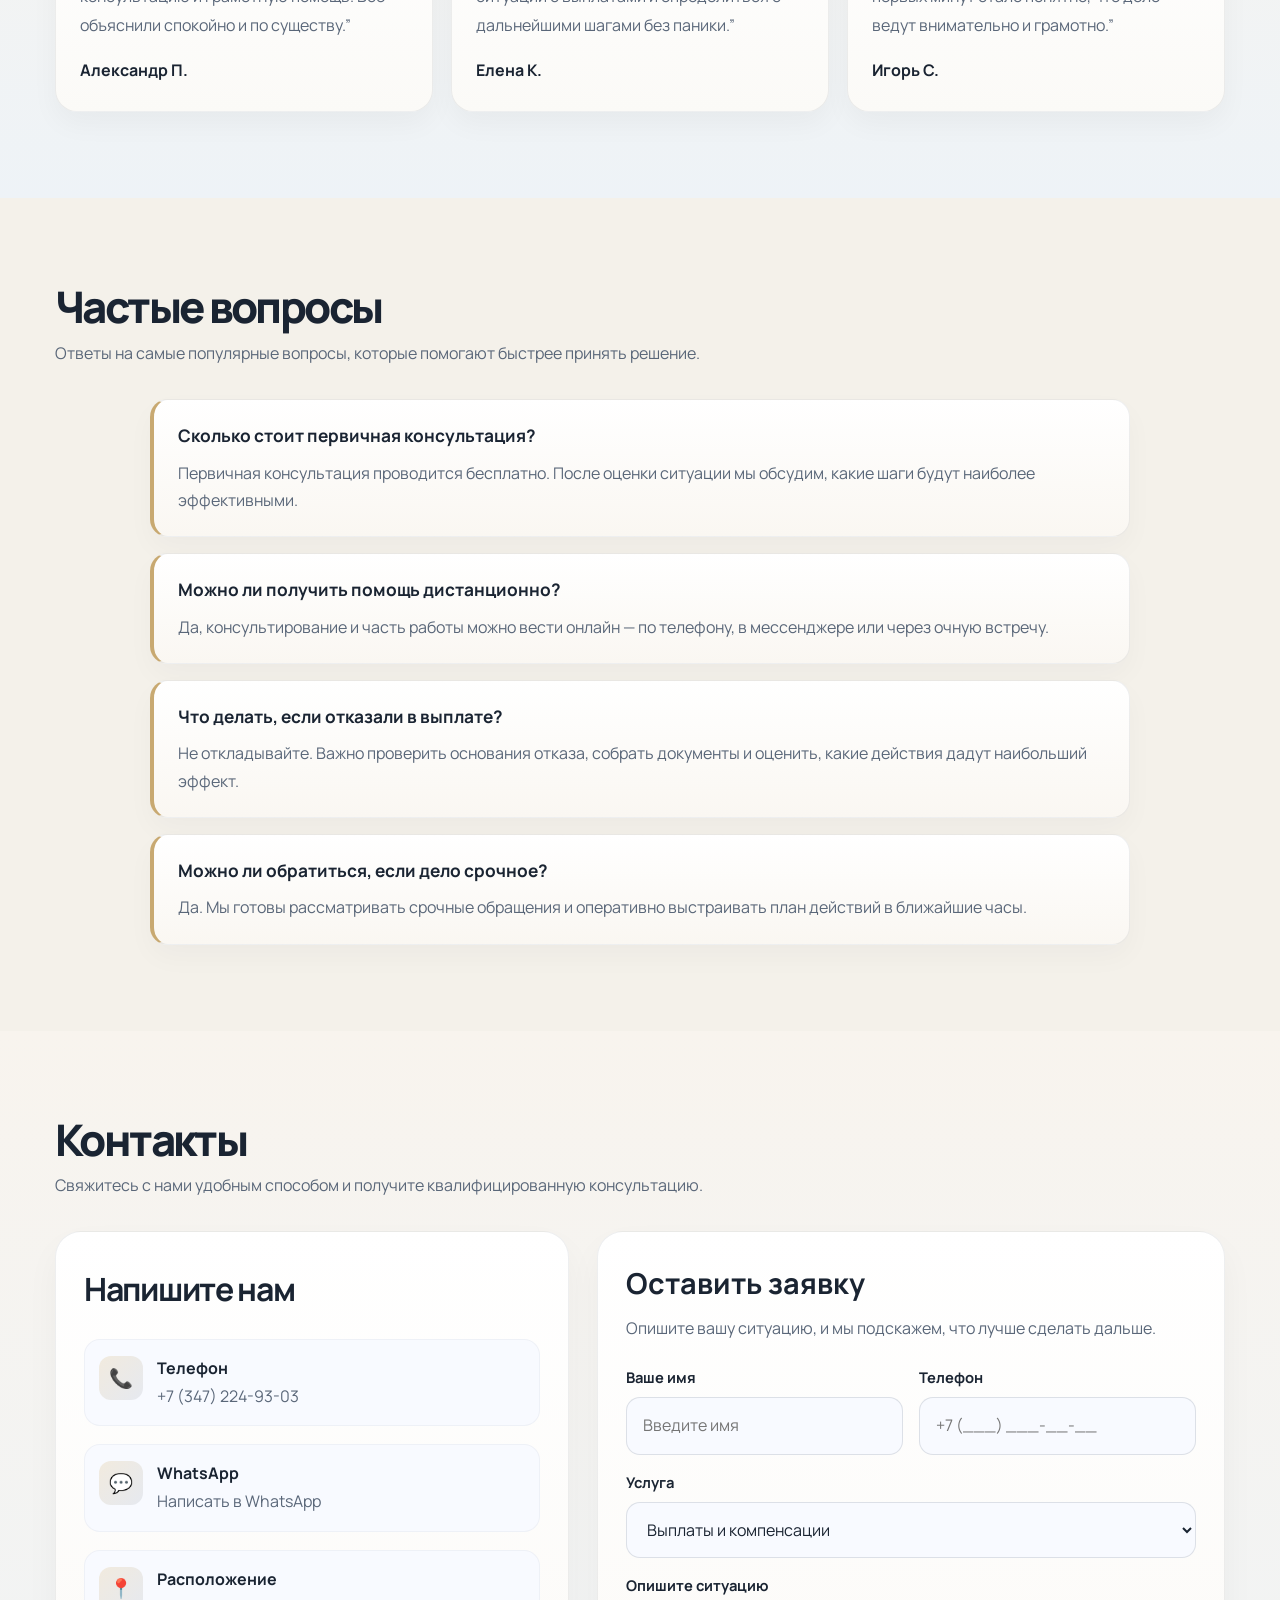
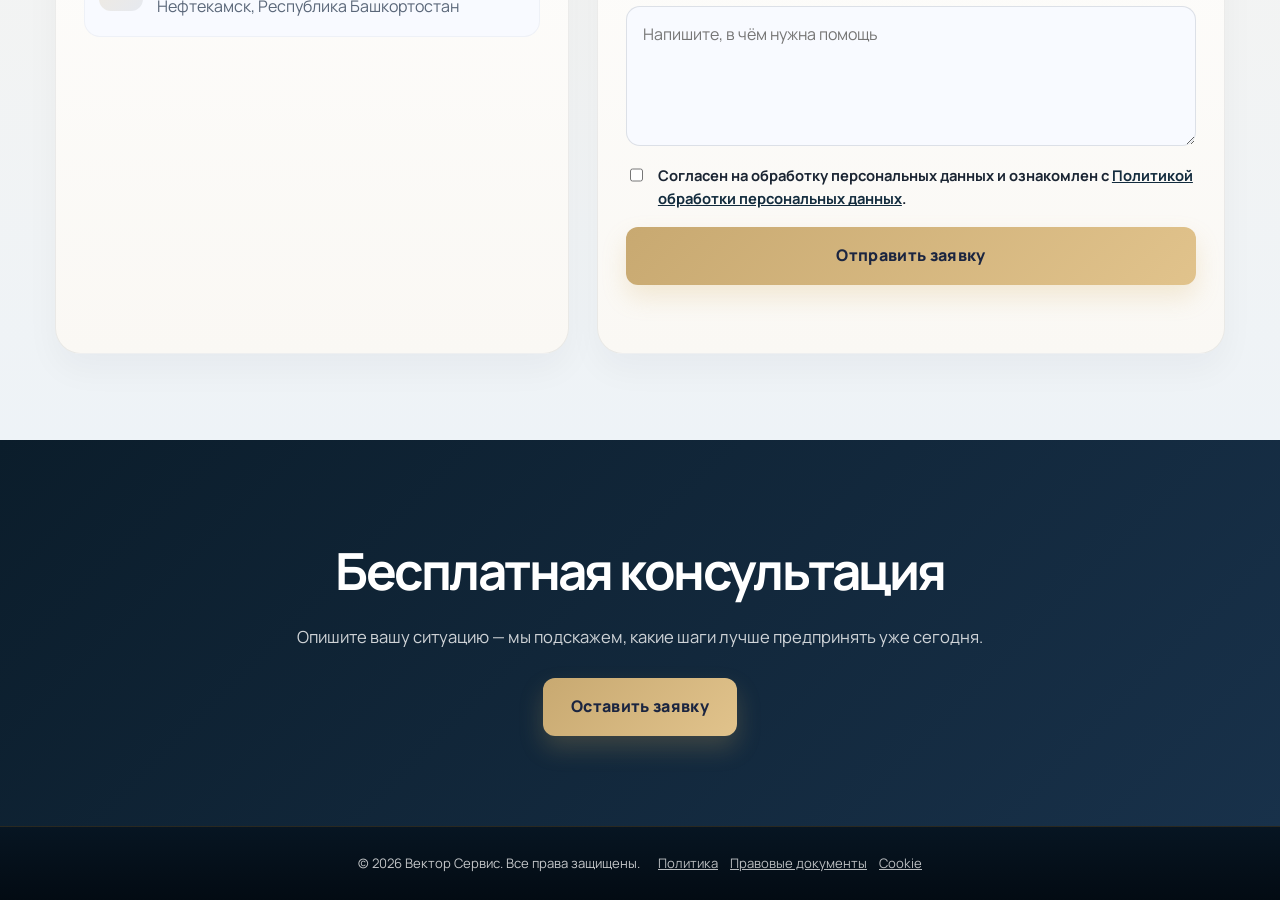
==== commit 5cbf76ad: "убрана ссылка на вк" ====
--- a/index.html
+++ b/index.html
@@ -3,36 +3,12 @@
 <head>
     <meta charset="UTF-8">
     <meta name="viewport" content="width=device-width, initial-scale=1.0">
-    <title>Вектор Сервис — Юридическая помощь военнослужащим и семьям</title>
-    <meta name="description" content="Юридическая помощь военнослужащим, мобилизованным и членам их семей. Выплаты, компенсации, оспаривание ВВК, банкротство. Бесплатная консультация.">
-    <link rel="canonical" href="https://vectorservice.vercel.app/">
-    <meta property="og:title" content="Вектор Сервис — Юридическая помощь военнослужащим">
-    <meta property="og:description" content="Консультации и сопровождение по выплатам, компенсациям, ВВК и защите прав семей военнослужащих.">
-    <meta property="og:type" content="website">
-    <meta property="og:url" content="https://vectorservice.vercel.app/">
-    <meta property="og:locale" content="ru_RU">
-    <meta property="og:site_name" content="Вектор Сервис">
+    <title>Вектор Сервис</title>
     <link rel="icon" type="image/png" href="logo.png">
     <link rel="preconnect" href="https://fonts.googleapis.com">
     <link rel="preconnect" href="https://fonts.gstatic.com" crossorigin>
     <link href="https://fonts.googleapis.com/css2?family=Manrope:wght@400;500;600;700;800&display=swap" rel="stylesheet">
     <link rel="stylesheet" href="style/style.css">
-    <script type="application/ld+json">
-    {
-      "@context": "https://schema.org",
-      "@type": "LegalService",
-      "name": "ООО Вектор Сервис",
-      "url": "https://vectorservice.vercel.app/",
-      "telephone": "+7-347-224-93-03",
-      "address": {
-        "@type": "PostalAddress",
-        "addressLocality": "Нефтекамск",
-        "addressRegion": "Республика Башкортостан",
-        "addressCountry": "RU"
-      },
-      "areaServed": "RU"
-    }
-    </script>
 </head>
 <body>
     <div class="cookie-banner" id="cookieBanner" aria-live="polite">
@@ -55,14 +31,20 @@
                 <a href="#about">О нас</a>
                 <a href="#contacts">Контакты</a>
             </nav>
+
             <div class="logo" aria-label="Логотип компании">
-                <img src="logo.png" alt="Вектор Сервис — логотип">
-            </div>
+                <img src="logo.png" alt="Логотип компании">
+            </div>
+
             <a class="header-phone" href="tel:+73472249303">+7 (347) 224-93-03</a>
+
             <button class="menu-toggle" type="button" aria-label="Открыть меню" aria-expanded="false">
-                <span></span><span></span><span></span>
+                <span></span>
+                <span></span>
+                <span></span>
             </button>
         </div>
+
         <nav class="mobile-nav" id="mobileNav" aria-label="Мобильное меню">
             <a href="#services">Услуги</a>
             <a href="#about">О нас</a>
@@ -79,16 +61,28 @@
                     <div class="hero-badge">Юридическая защита</div>
                     <h1>Ваши права<br>под защитой.</h1>
                     <p>Консультации и сопровождение по сложным юридическим вопросам.</p>
+
                     <div class="hero-actions">
                         <a href="#contacts" class="btn">Получить консультацию</a>
-                        <a href="https://wa.me/79930625011" target="_blank" rel="noopener" class="btn secondary">WhatsApp</a>
-                    </div>
+                        <a href="https://wa.me/79930625011" target="_blank" class="btn secondary">WhatsApp</a>
+                    </div>
+
                     <div class="hero-stats">
-                        <div class="stat-box"><strong>1500+</strong><span>клиентов</span></div>
-                        <div class="stat-box"><strong>94%</strong><span>рекомендаций</span></div>
-                        <div class="stat-box"><strong>24/7</strong><span>связь</span></div>
-                    </div>
-                </div>
+                        <div class="stat-box">
+                            <strong>1500+</strong>
+                            <span>клиентов</span>
+                        </div>
+                        <div class="stat-box">
+                            <strong>94%</strong>
+                            <span>рекомендаций</span>
+                        </div>
+                        <div class="stat-box">
+                            <strong>24/7</strong>
+                            <span>связь</span>
+                        </div>
+                    </div>
+                </div>
+
                 <div class="hero-visual">
                     <div class="visual-card">
                         <div class="visual-top">
@@ -97,6 +91,7 @@
                         </div>
                         <h3>Решаем сложные вопросы</h3>
                         <p>От выплаты по ранению до защиты прав при оспаривании решений и других юридических спорах.</p>
+
                         <div class="mini-list">
                             <div class="mini-item"><span class="dot"></span> Выплаты и компенсации</div>
                             <div class="mini-item"><span class="dot"></span> Поддержка мобилизованных</div>
@@ -113,43 +108,38 @@
                     <h2>Наши услуги</h2>
                     <p>Комплексная юридическая помощь в вопросах, где важно действовать быстро и грамотно.</p>
                 </div>
+
                 <div class="cards">
-                    <a class="card" href="services/vyplaty-i-kompensatsii.html">
+                    <div class="card">
                         <div class="icon">⚖️</div>
                         <h3>Выплаты и компенсации</h3>
                         <p>Помощь в оформлении и получении выплат за ранение, травму и иные права.</p>
-                        <div class="card-link">Подробнее <span>→</span></div>
-                    </a>
-                    <a class="card" href="services/pomoshch-mobilizovannym.html">
+                    </div>
+                    <div class="card">
                         <div class="icon">🛡️</div>
                         <h3>Помощь мобилизованным</h3>
                         <p>Поддержка по вопросам прав, документов, поддержки семей и правовой безопасности.</p>
-                        <div class="card-link">Подробнее <span>→</span></div>
-                    </a>
-                    <a class="card" href="services/osparivanie-vvk.html">
+                    </div>
+                    <div class="card">
                         <div class="icon">📑</div>
                         <h3>Оспаривание ВВК</h3>
                         <p>Подготовка и сопровождение при разбирательствах с решениями медицинских комиссий.</p>
-                        <div class="card-link">Подробнее <span>→</span></div>
-                    </a>
-                    <a class="card" href="services/poisk-propavshih.html">
+                    </div>
+                    <div class="card">
                         <div class="icon">🔎</div>
                         <h3>Поиск пропавших</h3>
-                        <p>Юридическое сопровождение в сложных ситуациях, когда важно быстро принимать решения.</p>
-                        <div class="card-link">Подробнее <span>→</span></div>
-                    </a>
-                    <a class="card" href="services/pomoshch-semyam-pogibshih.html">
+                        <p>Юридическая сопровождение в сложных ситуациях, когда важно быстро принимать решения.</p>
+                    </div>
+                    <div class="card">
                         <div class="icon">👨‍👩‍👧</div>
                         <h3>Помощь семьям погибших</h3>
                         <p>Поддержка в вопросах оформления прав, компенсаций и защиты интересов семьи.</p>
-                        <div class="card-link">Подробнее <span>→</span></div>
-                    </a>
-                    <a class="card" href="services/bankrotstvo-i-dolgi.html">
+                    </div>
+                    <div class="card">
                         <div class="icon">💼</div>
                         <h3>Банкротство и долги</h3>
                         <p>Консультации по долговым вопросам и защите от незаконных требований.</p>
-                        <div class="card-link">Подробнее <span>→</span></div>
-                    </a>
+                    </div>
                 </div>
             </div>
         </section>
@@ -160,11 +150,28 @@
                     <h2>Почему выбирают нас</h2>
                     <p>Наша работа строится на внимании к человеку, глубокой экспертизе и ответственности.</p>
                 </div>
+
                 <div class="cards">
-                    <div class="card"><div class="icon">✅</div><h3>Индивидуальный подход</h3><p>Каждое дело рассматривается в контексте конкретной ситуации и целей клиента.</p></div>
-                    <div class="card"><div class="icon">🔒</div><h3>Конфиденциальность</h3><p>Мы защищаем вашу личную информацию и ведём работу с пониманием деликатности вопроса.</p></div>
-                    <div class="card"><div class="icon">🚀</div><h3>Быстрая реакция</h3><p>Своевременная оценка ситуации помогает не упустить важные сроки и принять правильные решения.</p></div>
-                    <div class="card"><div class="icon">💬</div><h3>Понятные решения</h3><p>Мы объясняем все шаги простым языком, чтобы вы всегда понимали, что происходит.</p></div>
+                    <div class="card">
+                        <div class="icon">✅</div>
+                        <h3>Индивидуальный подход</h3>
+                        <p>Каждое дело рассматривается в контексте конкретной ситуации и целей клиента.</p>
+                    </div>
+                    <div class="card">
+                        <div class="icon">🔒</div>
+                        <h3>Конфиденциальность</h3>
+                        <p>Мы защищаем вашу личную информацию и ведём работу с пониманием деликатности вопроса.</p>
+                    </div>
+                    <div class="card">
+                        <div class="icon">🚀</div>
+                        <h3>Быстрая реакция</h3>
+                        <p>Своевременная оценка ситуации помогает не упустить важные сроки и принять правильные решения.</p>
+                    </div>
+                    <div class="card">
+                        <div class="icon">💬</div>
+                        <h3>Понятные решения</h3>
+                        <p>Мы объясняем все шаги простым языком, чтобы вы всегда понимали, что происходит.</p>
+                    </div>
                 </div>
             </div>
         </section>
@@ -175,11 +182,28 @@
                     <h2>Как мы работаем</h2>
                     <p>Прозрачный и понятный процесс, который помогает быстро сориентироваться и начать действовать.</p>
                 </div>
+
                 <div class="steps">
-                    <div class="step"><div class="step-number">01</div><h3>Оставляете заявку</h3><p>Вы связываетесь с нами удобным способом, и мы понимаем, в каком направлении вам нужна поддержка.</p></div>
-                    <div class="step"><div class="step-number">02</div><h3>Консультируем</h3><p>Юрист оценивает вашу ситуацию и объясняет возможные варианты решения без лишней сложности.</p></div>
-                    <div class="step"><div class="step-number">03</div><h3>Формируем план</h3><p>Определяем оптимальную стратегию, документы и шаги, которые нужно предпринять.</p></div>
-                    <div class="step"><div class="step-number">04</div><h3>Защищаем интересы</h3><p>Проводим сопровождение и помогаем добиться результата на практике.</p></div>
+                    <div class="step">
+                        <div class="step-number">01</div>
+                        <h3>Оставляете заявку</h3>
+                        <p>Вы связываетесь с нами удобным способом, и мы понимаем, в каком направлении вам нужна поддержка.</p>
+                    </div>
+                    <div class="step">
+                        <div class="step-number">02</div>
+                        <h3>Консультируем</h3>
+                        <p>Юрист оценивает вашу ситуацию и объясняет возможные варианты решения без лишней сложности.</p>
+                    </div>
+                    <div class="step">
+                        <div class="step-number">03</div>
+                        <h3>Формируем план</h3>
+                        <p>Определяем оптимальную стратегию, документы и шаги, которые нужно предпринять.</p>
+                    </div>
+                    <div class="step">
+                        <div class="step-number">04</div>
+                        <h3>Защищаем интересы</h3>
+                        <p>Проводим сопровождение и помогаем добиться результата на практике.</p>
+                    </div>
                 </div>
             </div>
         </section>
@@ -190,10 +214,23 @@
                     <h2>Отзывы клиентов</h2>
                     <p>Люди ценят честную консультацию, спокойствие и реальный результат.</p>
                 </div>
+
                 <div class="cards">
-                    <div class="card review-card"><div class="stars">★★★★★</div><p>«Поблагодарил команду за детальную консультацию и грамотную помощь. Всё объяснили спокойно и по существу.»</p><strong>Александр П.</strong></div>
-                    <div class="card review-card"><div class="stars">★★★★★</div><p>«Действительно помогли разобраться в ситуации с выплатами и определиться с дальнейшими шагами без паники.»</p><strong>Елена К.</strong></div>
-                    <div class="card review-card"><div class="stars">★★★★★</div><p>«Спасибо за профессиональный подход. С первых минут стало понятно, что дело ведут внимательно и грамотно.»</p><strong>Игорь С.</strong></div>
+                    <div class="card review-card">
+                        <div class="stars">★★★★★</div>
+                        <p>“Поблагодарил команду за детальную консультацию и грамотную помощь. Всё объяснили спокойно и по существу.”</p>
+                        <strong>Александр П.</strong>
+                    </div>
+                    <div class="card review-card">
+                        <div class="stars">★★★★★</div>
+                        <p>“Действительно помогли разобраться в ситуации с выплатами и определиться с дальнейшими шагами без паники.”</p>
+                        <strong>Елена К.</strong>
+                    </div>
+                    <div class="card review-card">
+                        <div class="stars">★★★★★</div>
+                        <p>“Спасибо за профессиональный подход. С первых минут стало понятно, что дело ведут внимательно и грамотно.”</p>
+                        <strong>Игорь С.</strong>
+                    </div>
                 </div>
             </div>
         </section>
@@ -204,11 +241,24 @@
                     <h2>Частые вопросы</h2>
                     <p>Ответы на самые популярные вопросы, которые помогают быстрее принять решение.</p>
                 </div>
+
                 <div class="faq-list">
-                    <div class="faq-item"><h3>Сколько стоит первичная консультация?</h3><p>Первичная консультация проводится бесплатно. После оценки ситуации мы обсудим, какие шаги будут наиболее эффективными.</p></div>
-                    <div class="faq-item"><h3>Можно ли получить помощь дистанционно?</h3><p>Да, консультирование и часть работы можно вести онлайн — по телефону, в мессенджере или через очную встречу.</p></div>
-                    <div class="faq-item"><h3>Что делать, если отказали в выплате?</h3><p>Не откладывайте. Важно проверить основания отказа, собрать документы и оценить, какие действия дадут наибольший эффект.</p></div>
-                    <div class="faq-item"><h3>Можно ли обратиться, если дело срочное?</h3><p>Да. Мы готовы рассматривать срочные обращения и оперативно выстраивать план действий в ближайшие часы.</p></div>
+                    <div class="faq-item">
+                        <h3>Сколько стоит первичная консультация?</h3>
+                        <p>Первичная консультация проводится бесплатно. После оценки ситуации мы обсудим, какие шаги будут наиболее эффективными.</p>
+                    </div>
+                    <div class="faq-item">
+                        <h3>Можно ли получить помощь дистанционно?</h3>
+                        <p>Да, консультирование и часть работы можно вести онлайн — по телефону, в мессенджере или через очную встречу.</p>
+                    </div>
+                    <div class="faq-item">
+                        <h3>Что делать, если отказали в выплате?</h3>
+                        <p>Не откладывайте. Важно проверить основания отказа, собрать документы и оценить, какие действия дадут наибольший эффект.</p>
+                    </div>
+                    <div class="faq-item">
+                        <h3>Можно ли обратиться, если дело срочное?</h3>
+                        <p>Да. Мы готовы рассматривать срочные обращения и оперативно выстраивать план действий в ближайшие часы.</p>
+                    </div>
                 </div>
             </div>
         </section>
@@ -219,51 +269,88 @@
                     <h2>Контакты</h2>
                     <p>Свяжитесь с нами удобным способом и получите квалифицированную консультацию.</p>
                 </div>
+
                 <div class="contact-wrap">
                     <div class="contact-panel">
                         <h3>Напишите нам</h3>
                         <div class="contact-list">
-                            <div class="contact-item"><div class="contact-icon">📞</div><div><strong>Телефон</strong><a href="tel:+73472249303">+7 (347) 224-93-03</a></div></div>
-                            <div class="contact-item"><div class="contact-icon">💬</div><div><strong>WhatsApp</strong><a href="https://wa.me/79930625011" target="_blank" rel="noopener">Написать в WhatsApp</a></div></div>
-                            <div class="contact-item"><div class="contact-icon">🟦</div><div><strong>VK</strong><a href="https://vk.com" target="_blank" rel="noopener">Перейти в сообщество</a></div></div>
-                            <div class="contact-item"><div class="contact-icon">📍</div><div><strong>Расположение</strong><span>Нефтекамск, Республика Башкортостан</span></div></div>
-                        </div>
-                    </div>
+                            <div class="contact-item">
+                                <div class="contact-icon">📞</div>
+                                <div>
+                                    <strong>Телефон</strong>
+                                    <a href="tel:+73472249303">+7 (347) 224-93-03</a>
+                                </div>
+                            </div>
+                            <div class="contact-item">
+                                <div class="contact-icon">💬</div>
+                                <div>
+                                    <strong>WhatsApp</strong>
+                                    <a href="https://wa.me/79930625011" target="_blank">Написать в WhatsApp</a>
+                                </div>
+                            </div>
+                           
+                            <div class="contact-item">
+                                <div class="contact-icon">📍</div>
+                                <div>
+                                    <strong>Расположение</strong>
+                                    <span>Нефтекамск, Республика Башкортостан</span>
+                                </div>
+                            </div>
+                        </div>
+                    </div>
+
                     <div class="form-panel">
                         <h3>Оставить заявку</h3>
                         <p>Опишите вашу ситуацию, и мы подскажем, что лучше сделать дальше.</p>
-                        <form class="contact-form" id="contactForm" action="https://api.web3forms.com/submit" method="POST">
-                            <input type="hidden" name="access_key" value="80088c84-5934-4bca-9bf2-da45bd703e8e">
-                            <input type="hidden" name="subject" value="Новая заявка с сайта Вектор Сервис">
-                            <input type="hidden" name="from_name" value="Сайт Вектор Сервис">
-                            <input type="hidden" name="redirect" value="https://vectorservice.vercel.app/?sent=1#contacts">
-                            <input type="checkbox" name="botcheck" id="botcheck" style="display:none" tabindex="-1" autocomplete="off">
-                            <div class="form-row">
-                                <div class="field"><label for="name">Ваше имя</label><input id="name" type="text" name="name" placeholder="Введите имя" required autocomplete="name"></div>
-                                <div class="field"><label for="phone">Телефон</label><input id="phone" type="tel" name="phone" placeholder="+7 (___) ___-__-__" required autocomplete="tel"></div>
-                            </div>
-                            <div class="field">
-                                <label for="service">Услуга</label>
-                                <select id="service" name="service">
-                                    <option value="Выплаты и компенсации">Выплаты и компенсации</option>
-                                    <option value="Помощь мобилизованным">Помощь мобилизованным</option>
-                                    <option value="Оспаривание ВВК">Оспаривание ВВК</option>
-                                    <option value="Поиск пропавших">Поиск пропавших</option>
-                                    <option value="Помощь семьям погибших">Помощь семьям погибших</option>
-                                    <option value="Банкротство и долги">Банкротство и долги</option>
-                                    <option value="Другое">Другое</option>
-                                </select>
-                            </div>
-                            <div class="field"><label for="message">Опишите ситуацию</label><textarea id="message" name="message" placeholder="Напишите, в чём нужна помощь" rows="4"></textarea></div>
-                            <div class="field checkbox-field">
-                                <label class="checkbox-row" for="consent">
-                                    <input id="consent" type="checkbox" name="consent" value="Да" required>
-                                    <span>Согласен на обработку персональных данных и ознакомлен с <a href="privacy-policy.html">Политикой обработки персональных данных</a>.</span>
-                                </label>
-                            </div>
-                            <button type="submit" class="btn" id="submitBtn">Отправить заявку</button>
-                            <div class="form-status" id="formStatus" aria-live="polite"></div>
-                        </form>
+
+                   <form class="contact-form" id="contactForm" action="https://api.web3forms.com/submit" method="POST">
+    
+    <!-- Ключ Web3Forms (вставьте свой) -->
+    <input type="hidden" name="access_key" value="80088c84-5934-4bca-9bf2-da45bd703e8e">
+    
+    <input type="hidden" name="subject" value="Новая заявка с сайта Вектор Сервис">
+    <input type="hidden" name="from_name" value="Сайт Вектор Сервис">
+    <input type="hidden" name="redirect" value="https://vectorservice.vercel.app/?sent=1#contacts">
+
+    <div class="form-row">
+        <div class="field">
+            <label for="name">Ваше имя</label>
+            <input id="name" type="text" name="name" placeholder="Введите имя" required>
+        </div>
+        <div class="field">
+            <label for="phone">Телефон</label>
+            <input id="phone" type="tel" name="phone" placeholder="+7 (___) ___-__-__" required>
+        </div>
+    </div>
+
+    <div class="field">
+        <label for="service">Услуга</label>
+        <select id="service" name="service">
+            <option value="Выплаты и компенсации">Выплаты и компенсации</option>
+            <option value="Помощь мобилизованным">Помощь мобилизованным</option>
+            <option value="Оспаривание ВВК">Оспаривание ВВК</option>
+            <option value="Поиск пропавших">Поиск пропавших</option>
+            <option value="Помощь семьям погибших">Помощь семьям погибших</option>
+            <option value="Банкротство и долги">Банкротство и долги</option>
+            <option value="Другое">Другое</option>
+        </select>
+    </div>
+
+    <div class="field">
+        <label for="message">Опишите ситуацию</label>
+        <textarea id="message" name="message" placeholder="Напишите, в чём нужна помощь" rows="4"></textarea>
+    </div>
+
+    <div class="field checkbox-field">
+        <label class="checkbox-row" for="consent">
+            <input id="consent" type="checkbox" name="consent" value="Да" required>
+            <span>Согласен на обработку персональных данных и ознакомлен с <a href="privacy-policy.html">Политикой обработки персональных данных</a>.</span>
+        </label>
+    </div>
+
+    <button type="submit" class="btn" id="submitBtn">Отправить заявку</button>
+    <div class="form-status" id="formStatus" aria-live="polite"></div>
+</form>
                     </div>
                 </div>
             </div>
@@ -276,6 +363,7 @@
                 <a href="#contacts" class="btn">Оставить заявку</a>
             </div>
         </section>
+
     </main>
 
     <footer>
@@ -289,58 +377,87 @@
         </div>
     </footer>
 
-    <a href="https://wa.me/79930625011" class="whatsapp-btn" target="_blank" rel="noopener" aria-label="WhatsApp">💬</a>
-
-    <script>
-        const currentYearEl = document.getElementById('currentYear');
-        if (currentYearEl) currentYearEl.textContent = new Date().getFullYear();
-
-        const menuToggle = document.querySelector('.menu-toggle');
-        const mobileNav = document.getElementById('mobileNav');
-        if (menuToggle && mobileNav) {
-            menuToggle.addEventListener('click', function () {
-                const isOpen = mobileNav.classList.toggle('open');
-                menuToggle.setAttribute('aria-expanded', String(isOpen));
+    <a href="https://wa.me/79930625011" class="whatsapp-btn" target="_blank" aria-label="WhatsApp">💬</a>
+
+   <script>
+    // Год в подвале
+    const currentYearEl = document.getElementById('currentYear');
+    if (currentYearEl) {
+        currentYearEl.textContent = new Date().getFullYear();
+    }
+
+    // Мобильное меню
+    const menuToggle = document.querySelector('.menu-toggle');
+    const mobileNav = document.getElementById('mobileNav');
+
+    if (menuToggle && mobileNav) {
+        menuToggle.addEventListener('click', function () {
+            const isOpen = mobileNav.classList.toggle('open');
+            menuToggle.setAttribute('aria-expanded', String(isOpen));
+        });
+
+        mobileNav.querySelectorAll('a').forEach(function (link) {
+            link.addEventListener('click', function () {
+                mobileNav.classList.remove('open');
+                menuToggle.setAttribute('aria-expanded', 'false');
             });
-            mobileNav.querySelectorAll('a').forEach(function (link) {
-                link.addEventListener('click', function () {
-                    mobileNav.classList.remove('open');
-                    menuToggle.setAttribute('aria-expanded', 'false');
-                });
-            });
+        });
+    }
+
+    // Cookie-баннер
+    const cookieBanner = document.getElementById('cookieBanner');
+    const cookieAccept = document.getElementById('cookieAccept');
+    const cookieOnlyEssential = document.getElementById('cookieOnlyEssential');
+
+    function setCookieConsent(value) {
+        localStorage.setItem('cookieConsent', value);
+        if (cookieBanner) {
+            cookieBanner.classList.add('hidden');
         }
-
-        const cookieBanner = document.getElementById('cookieBanner');
-        const cookieAccept = document.getElementById('cookieAccept');
-        const cookieOnlyEssential = document.getElementById('cookieOnlyEssential');
-        function setCookieConsent(value) {
-            localStorage.setItem('cookieConsent', value);
-            if (cookieBanner) cookieBanner.classList.add('hidden');
+    }
+
+    if (localStorage.getItem('cookieConsent') && cookieBanner) {
+        cookieBanner.classList.add('hidden');
+    }
+
+    if (cookieAccept) {
+        cookieAccept.addEventListener('click', function () {
+            setCookieConsent('all');
+        });
+    }
+
+    if (cookieOnlyEssential) {
+        cookieOnlyEssential.addEventListener('click', function () {
+            setCookieConsent('essential');
+        });
+    }
+
+    // ===== ФОРМА: отправка заявки на email =====
+    const form = document.getElementById('contactForm');
+    const submitBtn = document.getElementById('submitBtn');
+    const statusEl = document.getElementById('formStatus');
+
+    // Показать сообщение об успешной отправке
+    if (window.location.search.includes('sent=1')) {
+        if (statusEl) {
+            statusEl.textContent = 'Заявка успешно отправлена. Мы свяжемся с вами в ближайшее время.';
+            statusEl.style.color = '#1bbf7a';
         }
-        if (localStorage.getItem('cookieConsent') && cookieBanner) cookieBanner.classList.add('hidden');
-        if (cookieAccept) cookieAccept.addEventListener('click', function () { setCookieConsent('all'); });
-        if (cookieOnlyEssential) cookieOnlyEssential.addEventListener('click', function () { setCookieConsent('essential'); });
-
-        const form = document.getElementById('contactForm');
-        const submitBtn = document.getElementById('submitBtn');
-        const statusEl = document.getElementById('formStatus');
-        if (window.location.search.includes('sent=1')) {
+        if (window.history.replaceState) {
+            window.history.replaceState(null, '', window.location.pathname + '#contacts');
+        }
+    }
+
+    if (form && submitBtn) {
+        form.addEventListener('submit', function () {
+            submitBtn.disabled = true;
+            submitBtn.textContent = 'Отправляем...';
             if (statusEl) {
-                statusEl.textContent = 'Заявка успешно отправлена. Мы свяжемся с вами в ближайшее время.';
-                statusEl.style.color = '#1bbf7a';
+                statusEl.textContent = 'Отправляем заявку...';
+                statusEl.style.color = '#5a6779';
             }
-            if (window.history.replaceState) window.history.replaceState(null, '', window.location.pathname + '#contacts');
-        }
-        if (form && submitBtn) {
-            form.addEventListener('submit', function () {
-                submitBtn.disabled = true;
-                submitBtn.textContent = 'Отправляем...';
-                if (statusEl) {
-                    statusEl.textContent = 'Отправляем заявку...';
-                    statusEl.style.color = '#5a6779';
-                }
-            });
-        }
-    </script>
+        });
+    }
+</script>
 </body>
-</html>
+</html>
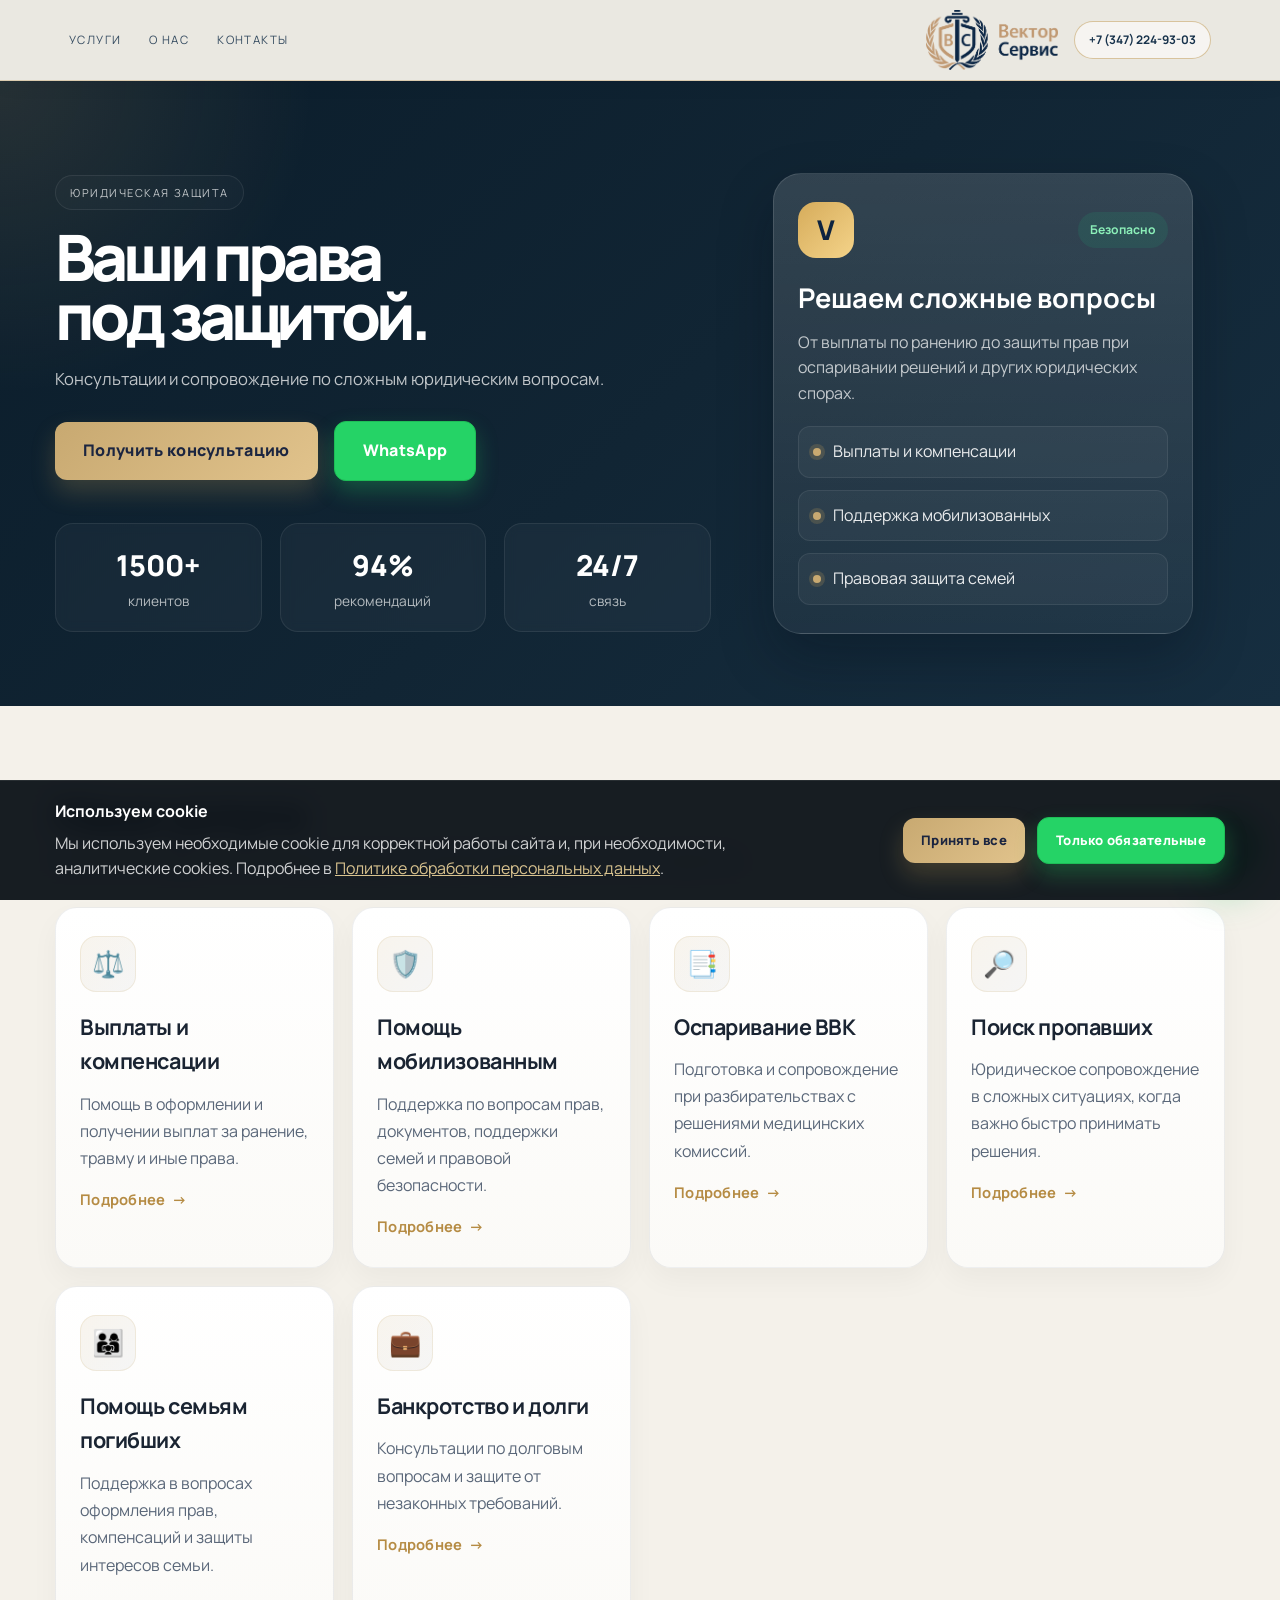
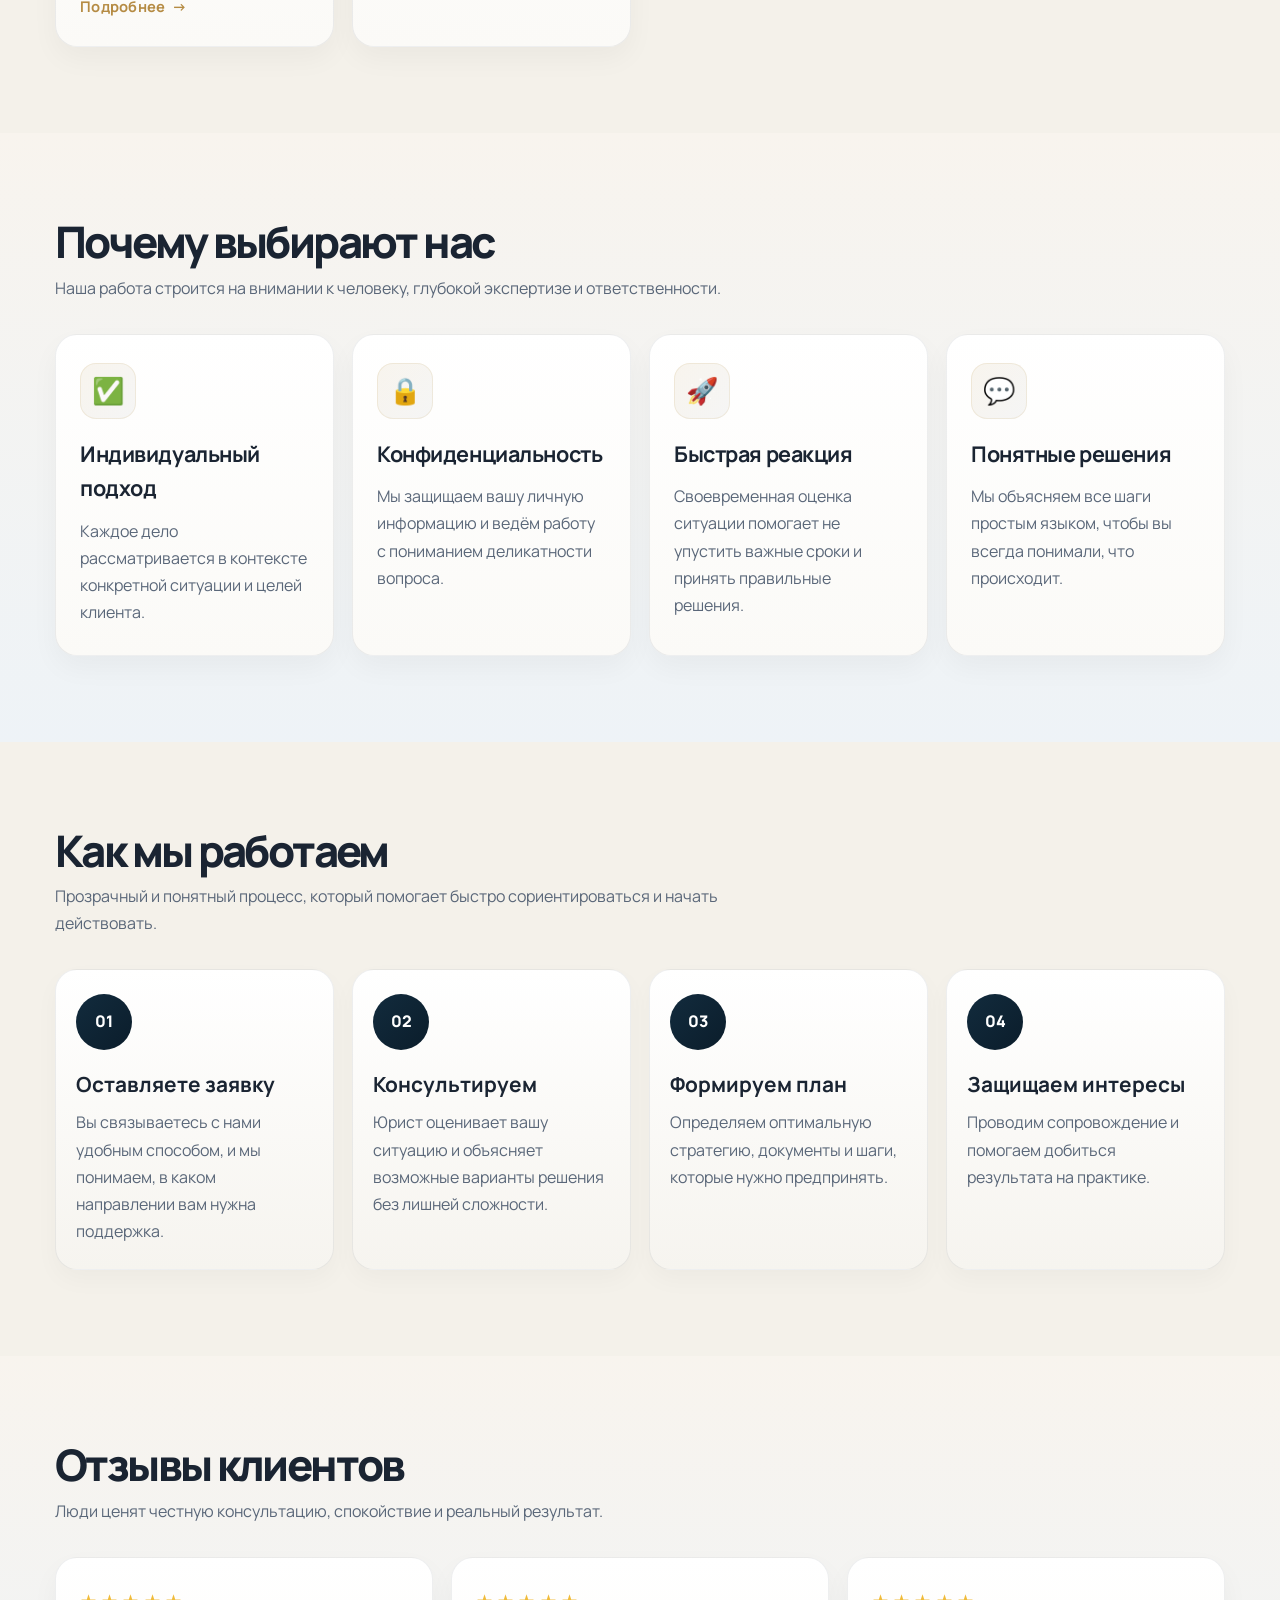
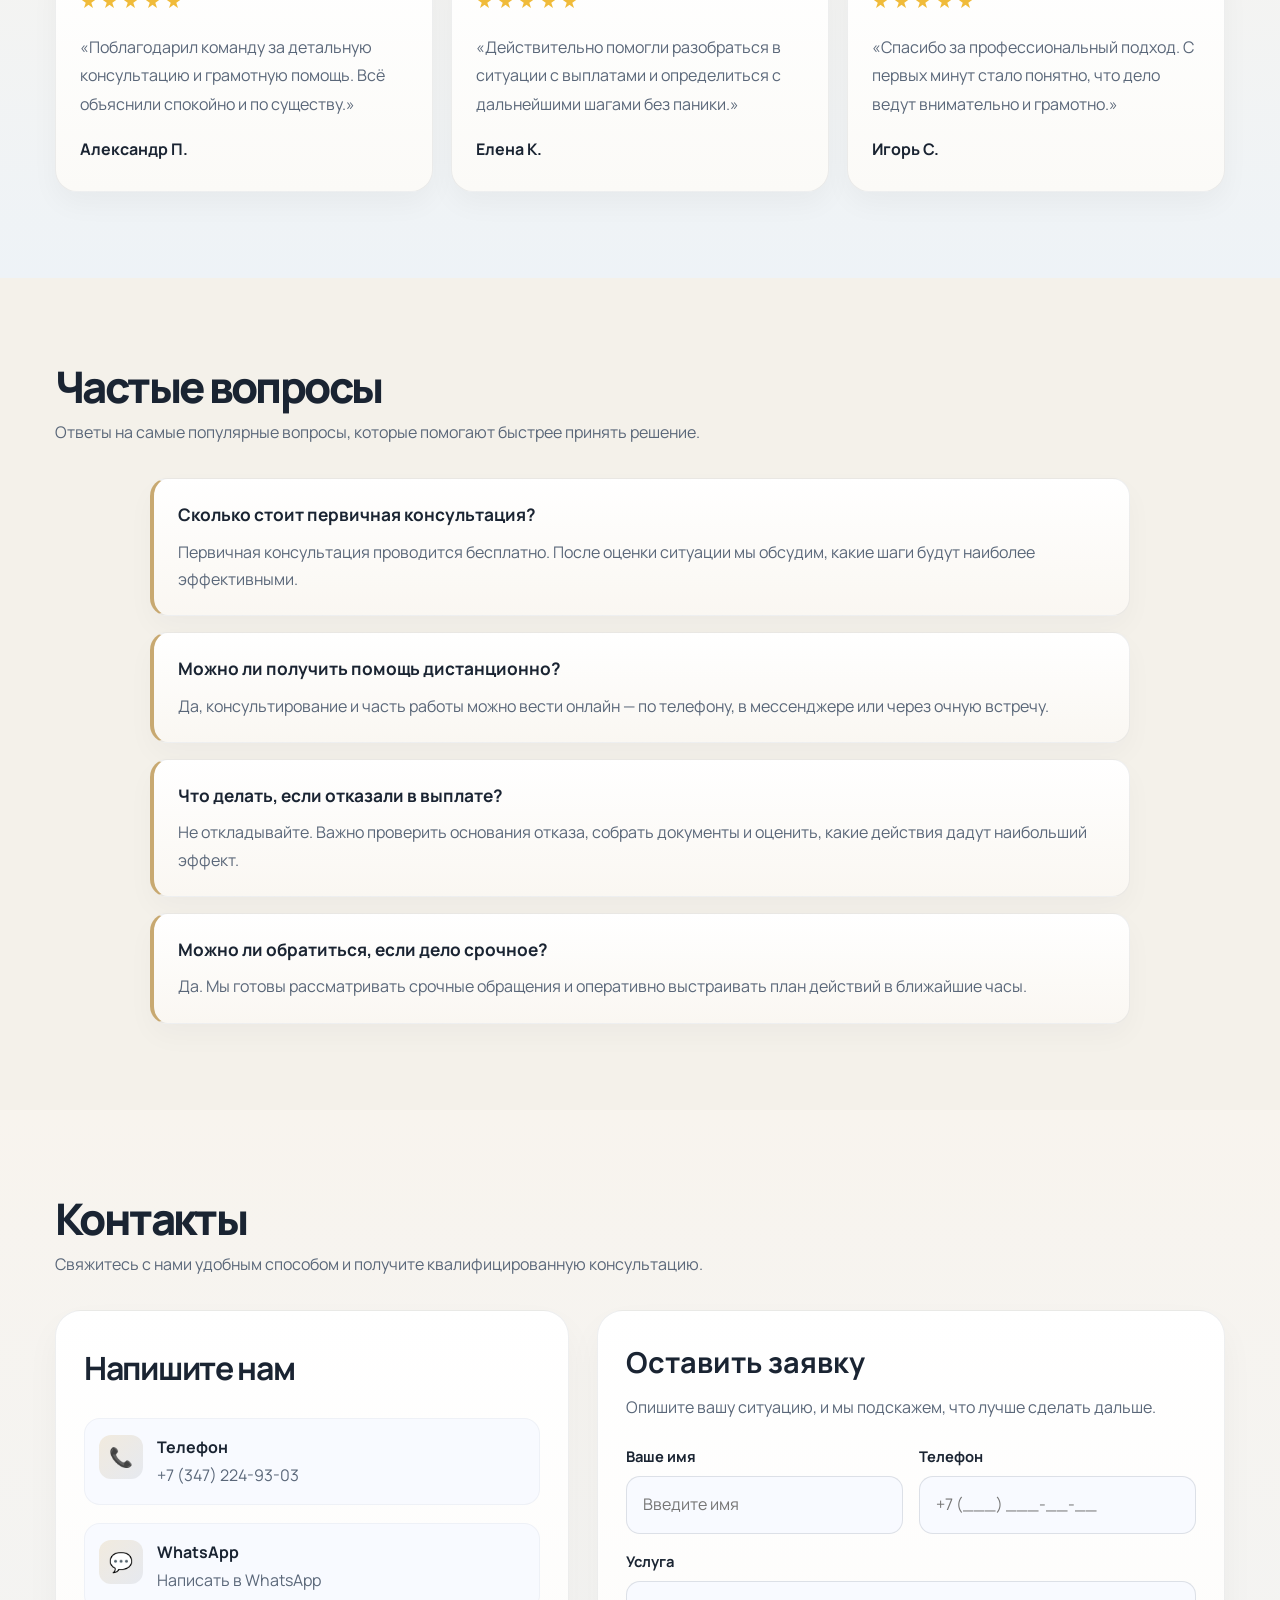
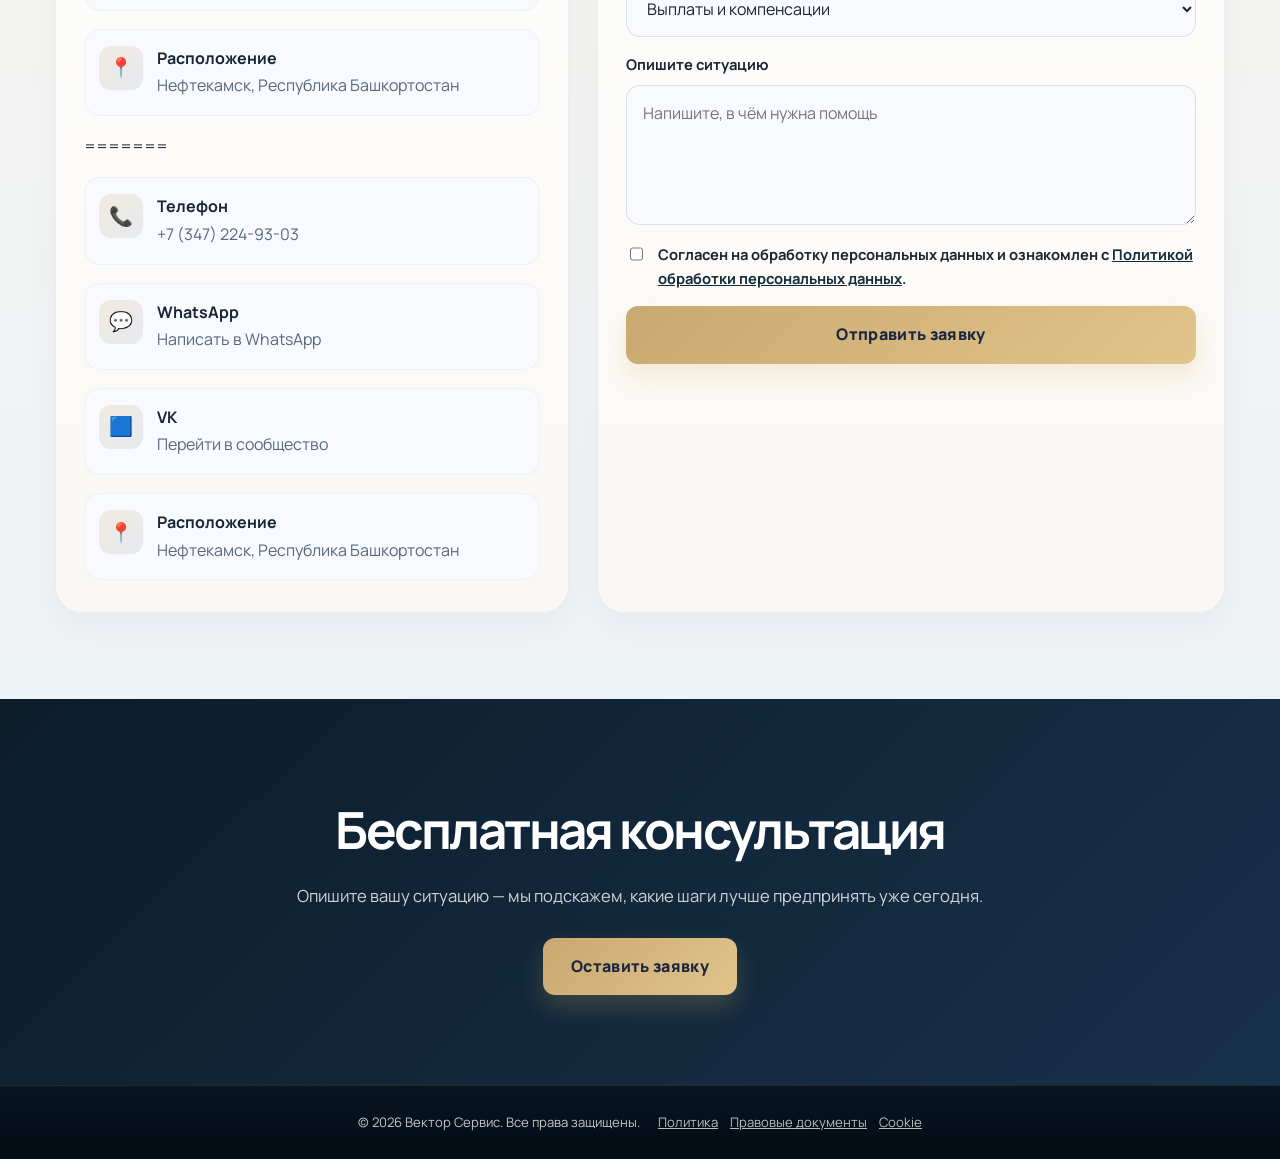
==== commit 8f104d5e: "Merge branch 'main' of https://github.com/MengazievDmitrii/vectorservice" ====
--- a/index.html
+++ b/index.html
@@ -3,12 +3,36 @@
 <head>
     <meta charset="UTF-8">
     <meta name="viewport" content="width=device-width, initial-scale=1.0">
-    <title>Вектор Сервис</title>
+    <title>Вектор Сервис — Юридическая помощь военнослужащим и семьям</title>
+    <meta name="description" content="Юридическая помощь военнослужащим, мобилизованным и членам их семей. Выплаты, компенсации, оспаривание ВВК, банкротство. Бесплатная консультация.">
+    <link rel="canonical" href="https://vectorservice.vercel.app/">
+    <meta property="og:title" content="Вектор Сервис — Юридическая помощь военнослужащим">
+    <meta property="og:description" content="Консультации и сопровождение по выплатам, компенсациям, ВВК и защите прав семей военнослужащих.">
+    <meta property="og:type" content="website">
+    <meta property="og:url" content="https://vectorservice.vercel.app/">
+    <meta property="og:locale" content="ru_RU">
+    <meta property="og:site_name" content="Вектор Сервис">
     <link rel="icon" type="image/png" href="logo.png">
     <link rel="preconnect" href="https://fonts.googleapis.com">
     <link rel="preconnect" href="https://fonts.gstatic.com" crossorigin>
     <link href="https://fonts.googleapis.com/css2?family=Manrope:wght@400;500;600;700;800&display=swap" rel="stylesheet">
     <link rel="stylesheet" href="style/style.css">
+    <script type="application/ld+json">
+    {
+      "@context": "https://schema.org",
+      "@type": "LegalService",
+      "name": "ООО Вектор Сервис",
+      "url": "https://vectorservice.vercel.app/",
+      "telephone": "+7-347-224-93-03",
+      "address": {
+        "@type": "PostalAddress",
+        "addressLocality": "Нефтекамск",
+        "addressRegion": "Республика Башкортостан",
+        "addressCountry": "RU"
+      },
+      "areaServed": "RU"
+    }
+    </script>
 </head>
 <body>
     <div class="cookie-banner" id="cookieBanner" aria-live="polite">
@@ -31,20 +55,14 @@
                 <a href="#about">О нас</a>
                 <a href="#contacts">Контакты</a>
             </nav>
-
             <div class="logo" aria-label="Логотип компании">
-                <img src="logo.png" alt="Логотип компании">
-            </div>
-
+                <img src="logo.png" alt="Вектор Сервис — логотип">
+            </div>
             <a class="header-phone" href="tel:+73472249303">+7 (347) 224-93-03</a>
-
             <button class="menu-toggle" type="button" aria-label="Открыть меню" aria-expanded="false">
-                <span></span>
-                <span></span>
-                <span></span>
+                <span></span><span></span><span></span>
             </button>
         </div>
-
         <nav class="mobile-nav" id="mobileNav" aria-label="Мобильное меню">
             <a href="#services">Услуги</a>
             <a href="#about">О нас</a>
@@ -61,28 +79,16 @@
                     <div class="hero-badge">Юридическая защита</div>
                     <h1>Ваши права<br>под защитой.</h1>
                     <p>Консультации и сопровождение по сложным юридическим вопросам.</p>
-
                     <div class="hero-actions">
                         <a href="#contacts" class="btn">Получить консультацию</a>
-                        <a href="https://wa.me/79930625011" target="_blank" class="btn secondary">WhatsApp</a>
-                    </div>
-
+                        <a href="https://wa.me/79930625011" target="_blank" rel="noopener" class="btn secondary">WhatsApp</a>
+                    </div>
                     <div class="hero-stats">
-                        <div class="stat-box">
-                            <strong>1500+</strong>
-                            <span>клиентов</span>
-                        </div>
-                        <div class="stat-box">
-                            <strong>94%</strong>
-                            <span>рекомендаций</span>
-                        </div>
-                        <div class="stat-box">
-                            <strong>24/7</strong>
-                            <span>связь</span>
-                        </div>
-                    </div>
-                </div>
-
+                        <div class="stat-box"><strong>1500+</strong><span>клиентов</span></div>
+                        <div class="stat-box"><strong>94%</strong><span>рекомендаций</span></div>
+                        <div class="stat-box"><strong>24/7</strong><span>связь</span></div>
+                    </div>
+                </div>
                 <div class="hero-visual">
                     <div class="visual-card">
                         <div class="visual-top">
@@ -91,7 +97,6 @@
                         </div>
                         <h3>Решаем сложные вопросы</h3>
                         <p>От выплаты по ранению до защиты прав при оспаривании решений и других юридических спорах.</p>
-
                         <div class="mini-list">
                             <div class="mini-item"><span class="dot"></span> Выплаты и компенсации</div>
                             <div class="mini-item"><span class="dot"></span> Поддержка мобилизованных</div>
@@ -108,38 +113,43 @@
                     <h2>Наши услуги</h2>
                     <p>Комплексная юридическая помощь в вопросах, где важно действовать быстро и грамотно.</p>
                 </div>
-
                 <div class="cards">
-                    <div class="card">
+                    <a class="card" href="services/vyplaty-i-kompensatsii.html">
                         <div class="icon">⚖️</div>
                         <h3>Выплаты и компенсации</h3>
                         <p>Помощь в оформлении и получении выплат за ранение, травму и иные права.</p>
-                    </div>
-                    <div class="card">
+                        <div class="card-link">Подробнее <span>→</span></div>
+                    </a>
+                    <a class="card" href="services/pomoshch-mobilizovannym.html">
                         <div class="icon">🛡️</div>
                         <h3>Помощь мобилизованным</h3>
                         <p>Поддержка по вопросам прав, документов, поддержки семей и правовой безопасности.</p>
-                    </div>
-                    <div class="card">
+                        <div class="card-link">Подробнее <span>→</span></div>
+                    </a>
+                    <a class="card" href="services/osparivanie-vvk.html">
                         <div class="icon">📑</div>
                         <h3>Оспаривание ВВК</h3>
                         <p>Подготовка и сопровождение при разбирательствах с решениями медицинских комиссий.</p>
-                    </div>
-                    <div class="card">
+                        <div class="card-link">Подробнее <span>→</span></div>
+                    </a>
+                    <a class="card" href="services/poisk-propavshih.html">
                         <div class="icon">🔎</div>
                         <h3>Поиск пропавших</h3>
-                        <p>Юридическая сопровождение в сложных ситуациях, когда важно быстро принимать решения.</p>
-                    </div>
-                    <div class="card">
+                        <p>Юридическое сопровождение в сложных ситуациях, когда важно быстро принимать решения.</p>
+                        <div class="card-link">Подробнее <span>→</span></div>
+                    </a>
+                    <a class="card" href="services/pomoshch-semyam-pogibshih.html">
                         <div class="icon">👨‍👩‍👧</div>
                         <h3>Помощь семьям погибших</h3>
                         <p>Поддержка в вопросах оформления прав, компенсаций и защиты интересов семьи.</p>
-                    </div>
-                    <div class="card">
+                        <div class="card-link">Подробнее <span>→</span></div>
+                    </a>
+                    <a class="card" href="services/bankrotstvo-i-dolgi.html">
                         <div class="icon">💼</div>
                         <h3>Банкротство и долги</h3>
                         <p>Консультации по долговым вопросам и защите от незаконных требований.</p>
-                    </div>
+                        <div class="card-link">Подробнее <span>→</span></div>
+                    </a>
                 </div>
             </div>
         </section>
@@ -150,28 +160,11 @@
                     <h2>Почему выбирают нас</h2>
                     <p>Наша работа строится на внимании к человеку, глубокой экспертизе и ответственности.</p>
                 </div>
-
                 <div class="cards">
-                    <div class="card">
-                        <div class="icon">✅</div>
-                        <h3>Индивидуальный подход</h3>
-                        <p>Каждое дело рассматривается в контексте конкретной ситуации и целей клиента.</p>
-                    </div>
-                    <div class="card">
-                        <div class="icon">🔒</div>
-                        <h3>Конфиденциальность</h3>
-                        <p>Мы защищаем вашу личную информацию и ведём работу с пониманием деликатности вопроса.</p>
-                    </div>
-                    <div class="card">
-                        <div class="icon">🚀</div>
-                        <h3>Быстрая реакция</h3>
-                        <p>Своевременная оценка ситуации помогает не упустить важные сроки и принять правильные решения.</p>
-                    </div>
-                    <div class="card">
-                        <div class="icon">💬</div>
-                        <h3>Понятные решения</h3>
-                        <p>Мы объясняем все шаги простым языком, чтобы вы всегда понимали, что происходит.</p>
-                    </div>
+                    <div class="card"><div class="icon">✅</div><h3>Индивидуальный подход</h3><p>Каждое дело рассматривается в контексте конкретной ситуации и целей клиента.</p></div>
+                    <div class="card"><div class="icon">🔒</div><h3>Конфиденциальность</h3><p>Мы защищаем вашу личную информацию и ведём работу с пониманием деликатности вопроса.</p></div>
+                    <div class="card"><div class="icon">🚀</div><h3>Быстрая реакция</h3><p>Своевременная оценка ситуации помогает не упустить важные сроки и принять правильные решения.</p></div>
+                    <div class="card"><div class="icon">💬</div><h3>Понятные решения</h3><p>Мы объясняем все шаги простым языком, чтобы вы всегда понимали, что происходит.</p></div>
                 </div>
             </div>
         </section>
@@ -182,28 +175,11 @@
                     <h2>Как мы работаем</h2>
                     <p>Прозрачный и понятный процесс, который помогает быстро сориентироваться и начать действовать.</p>
                 </div>
-
                 <div class="steps">
-                    <div class="step">
-                        <div class="step-number">01</div>
-                        <h3>Оставляете заявку</h3>
-                        <p>Вы связываетесь с нами удобным способом, и мы понимаем, в каком направлении вам нужна поддержка.</p>
-                    </div>
-                    <div class="step">
-                        <div class="step-number">02</div>
-                        <h3>Консультируем</h3>
-                        <p>Юрист оценивает вашу ситуацию и объясняет возможные варианты решения без лишней сложности.</p>
-                    </div>
-                    <div class="step">
-                        <div class="step-number">03</div>
-                        <h3>Формируем план</h3>
-                        <p>Определяем оптимальную стратегию, документы и шаги, которые нужно предпринять.</p>
-                    </div>
-                    <div class="step">
-                        <div class="step-number">04</div>
-                        <h3>Защищаем интересы</h3>
-                        <p>Проводим сопровождение и помогаем добиться результата на практике.</p>
-                    </div>
+                    <div class="step"><div class="step-number">01</div><h3>Оставляете заявку</h3><p>Вы связываетесь с нами удобным способом, и мы понимаем, в каком направлении вам нужна поддержка.</p></div>
+                    <div class="step"><div class="step-number">02</div><h3>Консультируем</h3><p>Юрист оценивает вашу ситуацию и объясняет возможные варианты решения без лишней сложности.</p></div>
+                    <div class="step"><div class="step-number">03</div><h3>Формируем план</h3><p>Определяем оптимальную стратегию, документы и шаги, которые нужно предпринять.</p></div>
+                    <div class="step"><div class="step-number">04</div><h3>Защищаем интересы</h3><p>Проводим сопровождение и помогаем добиться результата на практике.</p></div>
                 </div>
             </div>
         </section>
@@ -214,23 +190,10 @@
                     <h2>Отзывы клиентов</h2>
                     <p>Люди ценят честную консультацию, спокойствие и реальный результат.</p>
                 </div>
-
                 <div class="cards">
-                    <div class="card review-card">
-                        <div class="stars">★★★★★</div>
-                        <p>“Поблагодарил команду за детальную консультацию и грамотную помощь. Всё объяснили спокойно и по существу.”</p>
-                        <strong>Александр П.</strong>
-                    </div>
-                    <div class="card review-card">
-                        <div class="stars">★★★★★</div>
-                        <p>“Действительно помогли разобраться в ситуации с выплатами и определиться с дальнейшими шагами без паники.”</p>
-                        <strong>Елена К.</strong>
-                    </div>
-                    <div class="card review-card">
-                        <div class="stars">★★★★★</div>
-                        <p>“Спасибо за профессиональный подход. С первых минут стало понятно, что дело ведут внимательно и грамотно.”</p>
-                        <strong>Игорь С.</strong>
-                    </div>
+                    <div class="card review-card"><div class="stars">★★★★★</div><p>«Поблагодарил команду за детальную консультацию и грамотную помощь. Всё объяснили спокойно и по существу.»</p><strong>Александр П.</strong></div>
+                    <div class="card review-card"><div class="stars">★★★★★</div><p>«Действительно помогли разобраться в ситуации с выплатами и определиться с дальнейшими шагами без паники.»</p><strong>Елена К.</strong></div>
+                    <div class="card review-card"><div class="stars">★★★★★</div><p>«Спасибо за профессиональный подход. С первых минут стало понятно, что дело ведут внимательно и грамотно.»</p><strong>Игорь С.</strong></div>
                 </div>
             </div>
         </section>
@@ -241,24 +204,11 @@
                     <h2>Частые вопросы</h2>
                     <p>Ответы на самые популярные вопросы, которые помогают быстрее принять решение.</p>
                 </div>
-
                 <div class="faq-list">
-                    <div class="faq-item">
-                        <h3>Сколько стоит первичная консультация?</h3>
-                        <p>Первичная консультация проводится бесплатно. После оценки ситуации мы обсудим, какие шаги будут наиболее эффективными.</p>
-                    </div>
-                    <div class="faq-item">
-                        <h3>Можно ли получить помощь дистанционно?</h3>
-                        <p>Да, консультирование и часть работы можно вести онлайн — по телефону, в мессенджере или через очную встречу.</p>
-                    </div>
-                    <div class="faq-item">
-                        <h3>Что делать, если отказали в выплате?</h3>
-                        <p>Не откладывайте. Важно проверить основания отказа, собрать документы и оценить, какие действия дадут наибольший эффект.</p>
-                    </div>
-                    <div class="faq-item">
-                        <h3>Можно ли обратиться, если дело срочное?</h3>
-                        <p>Да. Мы готовы рассматривать срочные обращения и оперативно выстраивать план действий в ближайшие часы.</p>
-                    </div>
+                    <div class="faq-item"><h3>Сколько стоит первичная консультация?</h3><p>Первичная консультация проводится бесплатно. После оценки ситуации мы обсудим, какие шаги будут наиболее эффективными.</p></div>
+                    <div class="faq-item"><h3>Можно ли получить помощь дистанционно?</h3><p>Да, консультирование и часть работы можно вести онлайн — по телефону, в мессенджере или через очную встречу.</p></div>
+                    <div class="faq-item"><h3>Что делать, если отказали в выплате?</h3><p>Не откладывайте. Важно проверить основания отказа, собрать документы и оценить, какие действия дадут наибольший эффект.</p></div>
+                    <div class="faq-item"><h3>Можно ли обратиться, если дело срочное?</h3><p>Да. Мы готовы рассматривать срочные обращения и оперативно выстраивать план действий в ближайшие часы.</p></div>
                 </div>
             </div>
         </section>
@@ -269,11 +219,11 @@
                     <h2>Контакты</h2>
                     <p>Свяжитесь с нами удобным способом и получите квалифицированную консультацию.</p>
                 </div>
-
                 <div class="contact-wrap">
                     <div class="contact-panel">
                         <h3>Напишите нам</h3>
                         <div class="contact-list">
+
                             <div class="contact-item">
                                 <div class="contact-icon">📞</div>
                                 <div>
@@ -296,61 +246,48 @@
                                     <span>Нефтекамск, Республика Башкортостан</span>
                                 </div>
                             </div>
+=======
+                            <div class="contact-item"><div class="contact-icon">📞</div><div><strong>Телефон</strong><a href="tel:+73472249303">+7 (347) 224-93-03</a></div></div>
+                            <div class="contact-item"><div class="contact-icon">💬</div><div><strong>WhatsApp</strong><a href="https://wa.me/79930625011" target="_blank" rel="noopener">Написать в WhatsApp</a></div></div>
+                            <div class="contact-item"><div class="contact-icon">🟦</div><div><strong>VK</strong><a href="https://vk.com" target="_blank" rel="noopener">Перейти в сообщество</a></div></div>
+                            <div class="contact-item"><div class="contact-icon">📍</div><div><strong>Расположение</strong><span>Нефтекамск, Республика Башкортостан</span></div></div>
                         </div>
                     </div>
-
                     <div class="form-panel">
                         <h3>Оставить заявку</h3>
                         <p>Опишите вашу ситуацию, и мы подскажем, что лучше сделать дальше.</p>
-
-                   <form class="contact-form" id="contactForm" action="https://api.web3forms.com/submit" method="POST">
-    
-    <!-- Ключ Web3Forms (вставьте свой) -->
-    <input type="hidden" name="access_key" value="80088c84-5934-4bca-9bf2-da45bd703e8e">
-    
-    <input type="hidden" name="subject" value="Новая заявка с сайта Вектор Сервис">
-    <input type="hidden" name="from_name" value="Сайт Вектор Сервис">
-    <input type="hidden" name="redirect" value="https://vectorservice.vercel.app/?sent=1#contacts">
-
-    <div class="form-row">
-        <div class="field">
-            <label for="name">Ваше имя</label>
-            <input id="name" type="text" name="name" placeholder="Введите имя" required>
-        </div>
-        <div class="field">
-            <label for="phone">Телефон</label>
-            <input id="phone" type="tel" name="phone" placeholder="+7 (___) ___-__-__" required>
-        </div>
-    </div>
-
-    <div class="field">
-        <label for="service">Услуга</label>
-        <select id="service" name="service">
-            <option value="Выплаты и компенсации">Выплаты и компенсации</option>
-            <option value="Помощь мобилизованным">Помощь мобилизованным</option>
-            <option value="Оспаривание ВВК">Оспаривание ВВК</option>
-            <option value="Поиск пропавших">Поиск пропавших</option>
-            <option value="Помощь семьям погибших">Помощь семьям погибших</option>
-            <option value="Банкротство и долги">Банкротство и долги</option>
-            <option value="Другое">Другое</option>
-        </select>
-    </div>
-
-    <div class="field">
-        <label for="message">Опишите ситуацию</label>
-        <textarea id="message" name="message" placeholder="Напишите, в чём нужна помощь" rows="4"></textarea>
-    </div>
-
-    <div class="field checkbox-field">
-        <label class="checkbox-row" for="consent">
-            <input id="consent" type="checkbox" name="consent" value="Да" required>
-            <span>Согласен на обработку персональных данных и ознакомлен с <a href="privacy-policy.html">Политикой обработки персональных данных</a>.</span>
-        </label>
-    </div>
-
-    <button type="submit" class="btn" id="submitBtn">Отправить заявку</button>
-    <div class="form-status" id="formStatus" aria-live="polite"></div>
-</form>
+                        <form class="contact-form" id="contactForm" action="https://api.web3forms.com/submit" method="POST">
+                            <input type="hidden" name="access_key" value="80088c84-5934-4bca-9bf2-da45bd703e8e">
+                            <input type="hidden" name="subject" value="Новая заявка с сайта Вектор Сервис">
+                            <input type="hidden" name="from_name" value="Сайт Вектор Сервис">
+                            <input type="hidden" name="redirect" value="https://vectorservice.vercel.app/?sent=1#contacts">
+                            <input type="checkbox" name="botcheck" id="botcheck" style="display:none" tabindex="-1" autocomplete="off">
+                            <div class="form-row">
+                                <div class="field"><label for="name">Ваше имя</label><input id="name" type="text" name="name" placeholder="Введите имя" required autocomplete="name"></div>
+                                <div class="field"><label for="phone">Телефон</label><input id="phone" type="tel" name="phone" placeholder="+7 (___) ___-__-__" required autocomplete="tel"></div>
+                            </div>
+                            <div class="field">
+                                <label for="service">Услуга</label>
+                                <select id="service" name="service">
+                                    <option value="Выплаты и компенсации">Выплаты и компенсации</option>
+                                    <option value="Помощь мобилизованным">Помощь мобилизованным</option>
+                                    <option value="Оспаривание ВВК">Оспаривание ВВК</option>
+                                    <option value="Поиск пропавших">Поиск пропавших</option>
+                                    <option value="Помощь семьям погибших">Помощь семьям погибших</option>
+                                    <option value="Банкротство и долги">Банкротство и долги</option>
+                                    <option value="Другое">Другое</option>
+                                </select>
+                            </div>
+                            <div class="field"><label for="message">Опишите ситуацию</label><textarea id="message" name="message" placeholder="Напишите, в чём нужна помощь" rows="4"></textarea></div>
+                            <div class="field checkbox-field">
+                                <label class="checkbox-row" for="consent">
+                                    <input id="consent" type="checkbox" name="consent" value="Да" required>
+                                    <span>Согласен на обработку персональных данных и ознакомлен с <a href="privacy-policy.html">Политикой обработки персональных данных</a>.</span>
+                                </label>
+                            </div>
+                            <button type="submit" class="btn" id="submitBtn">Отправить заявку</button>
+                            <div class="form-status" id="formStatus" aria-live="polite"></div>
+                        </form>
                     </div>
                 </div>
             </div>
@@ -363,7 +300,6 @@
                 <a href="#contacts" class="btn">Оставить заявку</a>
             </div>
         </section>
-
     </main>
 
     <footer>
@@ -377,87 +313,58 @@
         </div>
     </footer>
 
-    <a href="https://wa.me/79930625011" class="whatsapp-btn" target="_blank" aria-label="WhatsApp">💬</a>
-
-   <script>
-    // Год в подвале
-    const currentYearEl = document.getElementById('currentYear');
-    if (currentYearEl) {
-        currentYearEl.textContent = new Date().getFullYear();
-    }
-
-    // Мобильное меню
-    const menuToggle = document.querySelector('.menu-toggle');
-    const mobileNav = document.getElementById('mobileNav');
-
-    if (menuToggle && mobileNav) {
-        menuToggle.addEventListener('click', function () {
-            const isOpen = mobileNav.classList.toggle('open');
-            menuToggle.setAttribute('aria-expanded', String(isOpen));
-        });
-
-        mobileNav.querySelectorAll('a').forEach(function (link) {
-            link.addEventListener('click', function () {
-                mobileNav.classList.remove('open');
-                menuToggle.setAttribute('aria-expanded', 'false');
+    <a href="https://wa.me/79930625011" class="whatsapp-btn" target="_blank" rel="noopener" aria-label="WhatsApp">💬</a>
+
+    <script>
+        const currentYearEl = document.getElementById('currentYear');
+        if (currentYearEl) currentYearEl.textContent = new Date().getFullYear();
+
+        const menuToggle = document.querySelector('.menu-toggle');
+        const mobileNav = document.getElementById('mobileNav');
+        if (menuToggle && mobileNav) {
+            menuToggle.addEventListener('click', function () {
+                const isOpen = mobileNav.classList.toggle('open');
+                menuToggle.setAttribute('aria-expanded', String(isOpen));
             });
-        });
-    }
-
-    // Cookie-баннер
-    const cookieBanner = document.getElementById('cookieBanner');
-    const cookieAccept = document.getElementById('cookieAccept');
-    const cookieOnlyEssential = document.getElementById('cookieOnlyEssential');
-
-    function setCookieConsent(value) {
-        localStorage.setItem('cookieConsent', value);
-        if (cookieBanner) {
-            cookieBanner.classList.add('hidden');
+            mobileNav.querySelectorAll('a').forEach(function (link) {
+                link.addEventListener('click', function () {
+                    mobileNav.classList.remove('open');
+                    menuToggle.setAttribute('aria-expanded', 'false');
+                });
+            });
         }
-    }
-
-    if (localStorage.getItem('cookieConsent') && cookieBanner) {
-        cookieBanner.classList.add('hidden');
-    }
-
-    if (cookieAccept) {
-        cookieAccept.addEventListener('click', function () {
-            setCookieConsent('all');
-        });
-    }
-
-    if (cookieOnlyEssential) {
-        cookieOnlyEssential.addEventListener('click', function () {
-            setCookieConsent('essential');
-        });
-    }
-
-    // ===== ФОРМА: отправка заявки на email =====
-    const form = document.getElementById('contactForm');
-    const submitBtn = document.getElementById('submitBtn');
-    const statusEl = document.getElementById('formStatus');
-
-    // Показать сообщение об успешной отправке
-    if (window.location.search.includes('sent=1')) {
-        if (statusEl) {
-            statusEl.textContent = 'Заявка успешно отправлена. Мы свяжемся с вами в ближайшее время.';
-            statusEl.style.color = '#1bbf7a';
+
+        const cookieBanner = document.getElementById('cookieBanner');
+        const cookieAccept = document.getElementById('cookieAccept');
+        const cookieOnlyEssential = document.getElementById('cookieOnlyEssential');
+        function setCookieConsent(value) {
+            localStorage.setItem('cookieConsent', value);
+            if (cookieBanner) cookieBanner.classList.add('hidden');
         }
-        if (window.history.replaceState) {
-            window.history.replaceState(null, '', window.location.pathname + '#contacts');
+        if (localStorage.getItem('cookieConsent') && cookieBanner) cookieBanner.classList.add('hidden');
+        if (cookieAccept) cookieAccept.addEventListener('click', function () { setCookieConsent('all'); });
+        if (cookieOnlyEssential) cookieOnlyEssential.addEventListener('click', function () { setCookieConsent('essential'); });
+
+        const form = document.getElementById('contactForm');
+        const submitBtn = document.getElementById('submitBtn');
+        const statusEl = document.getElementById('formStatus');
+        if (window.location.search.includes('sent=1')) {
+            if (statusEl) {
+                statusEl.textContent = 'Заявка успешно отправлена. Мы свяжемся с вами в ближайшее время.';
+                statusEl.style.color = '#1bbf7a';
+            }
+            if (window.history.replaceState) window.history.replaceState(null, '', window.location.pathname + '#contacts');
         }
-    }
-
-    if (form && submitBtn) {
-        form.addEventListener('submit', function () {
-            submitBtn.disabled = true;
-            submitBtn.textContent = 'Отправляем...';
-            if (statusEl) {
-                statusEl.textContent = 'Отправляем заявку...';
-                statusEl.style.color = '#5a6779';
-            }
-        });
-    }
-</script>
+        if (form && submitBtn) {
+            form.addEventListener('submit', function () {
+                submitBtn.disabled = true;
+                submitBtn.textContent = 'Отправляем...';
+                if (statusEl) {
+                    statusEl.textContent = 'Отправляем заявку...';
+                    statusEl.style.color = '#5a6779';
+                }
+            });
+        }
+    </script>
 </body>
-</html>+</html>
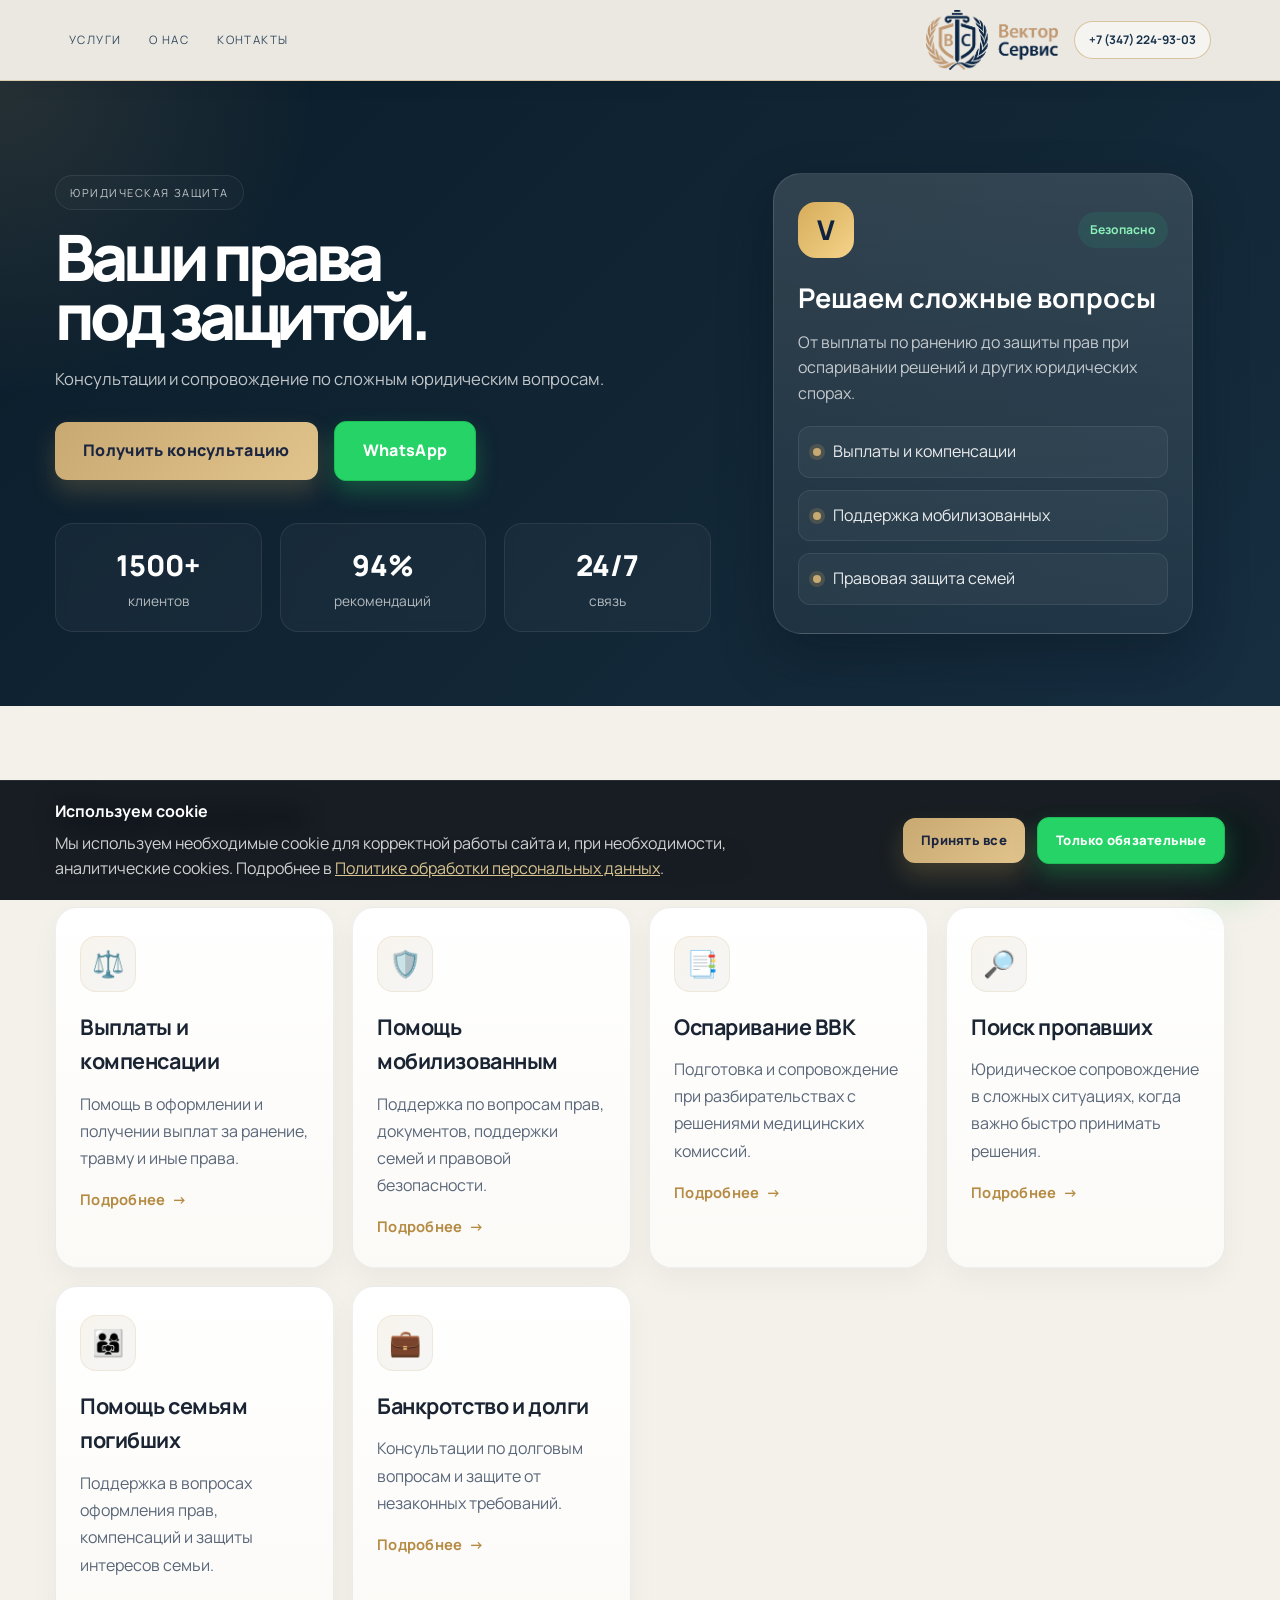
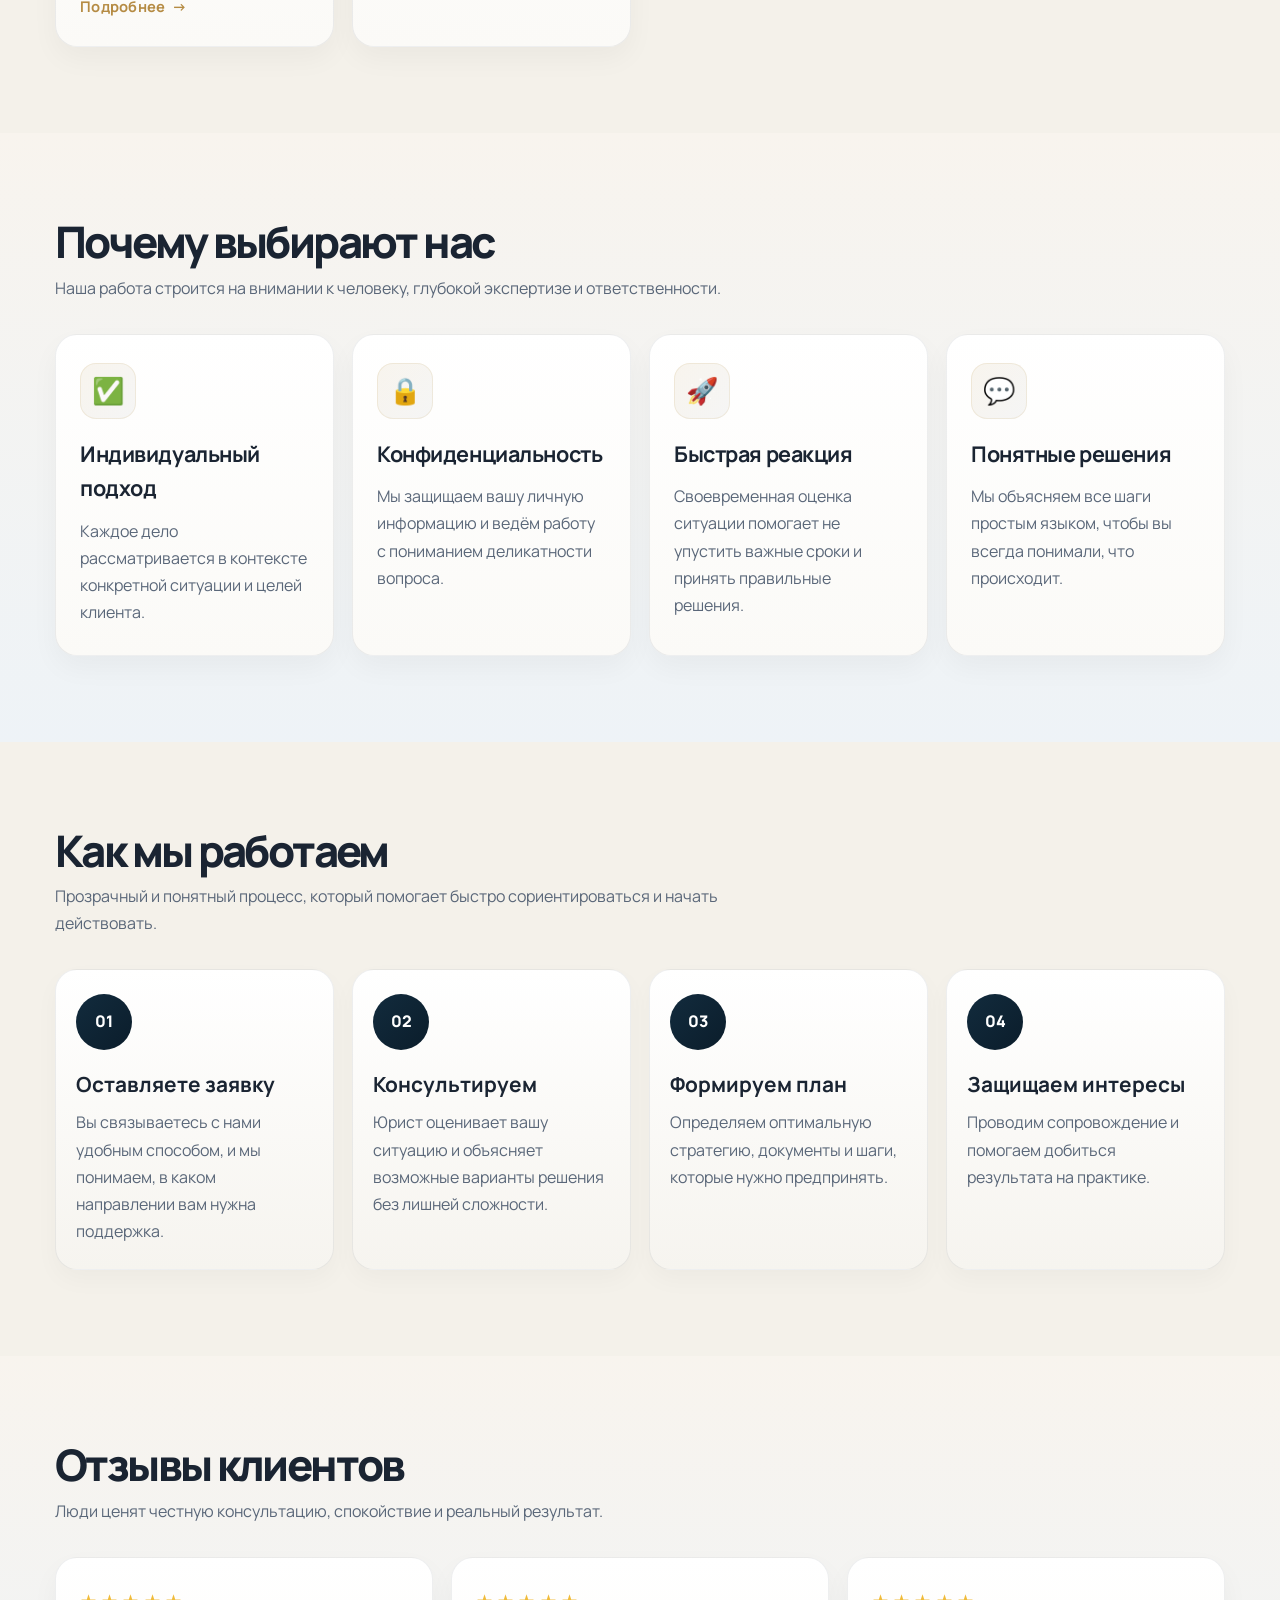
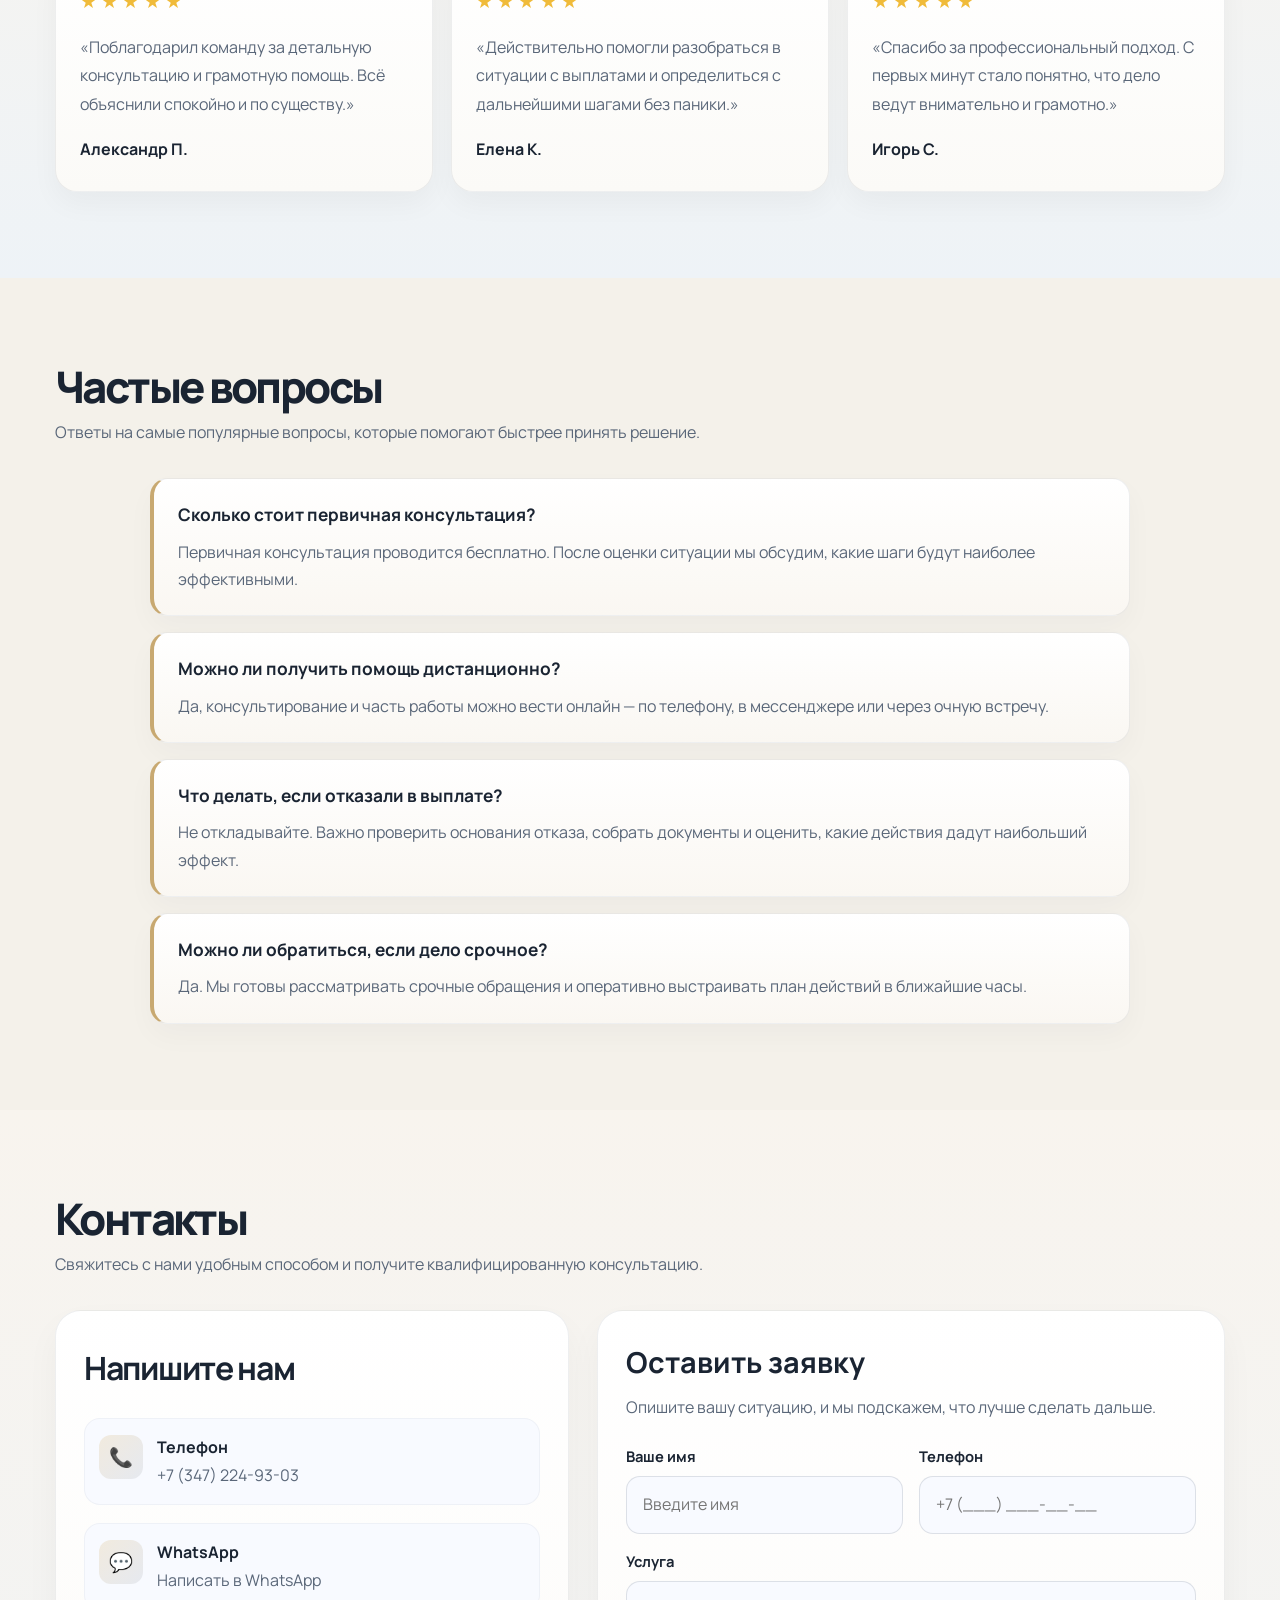
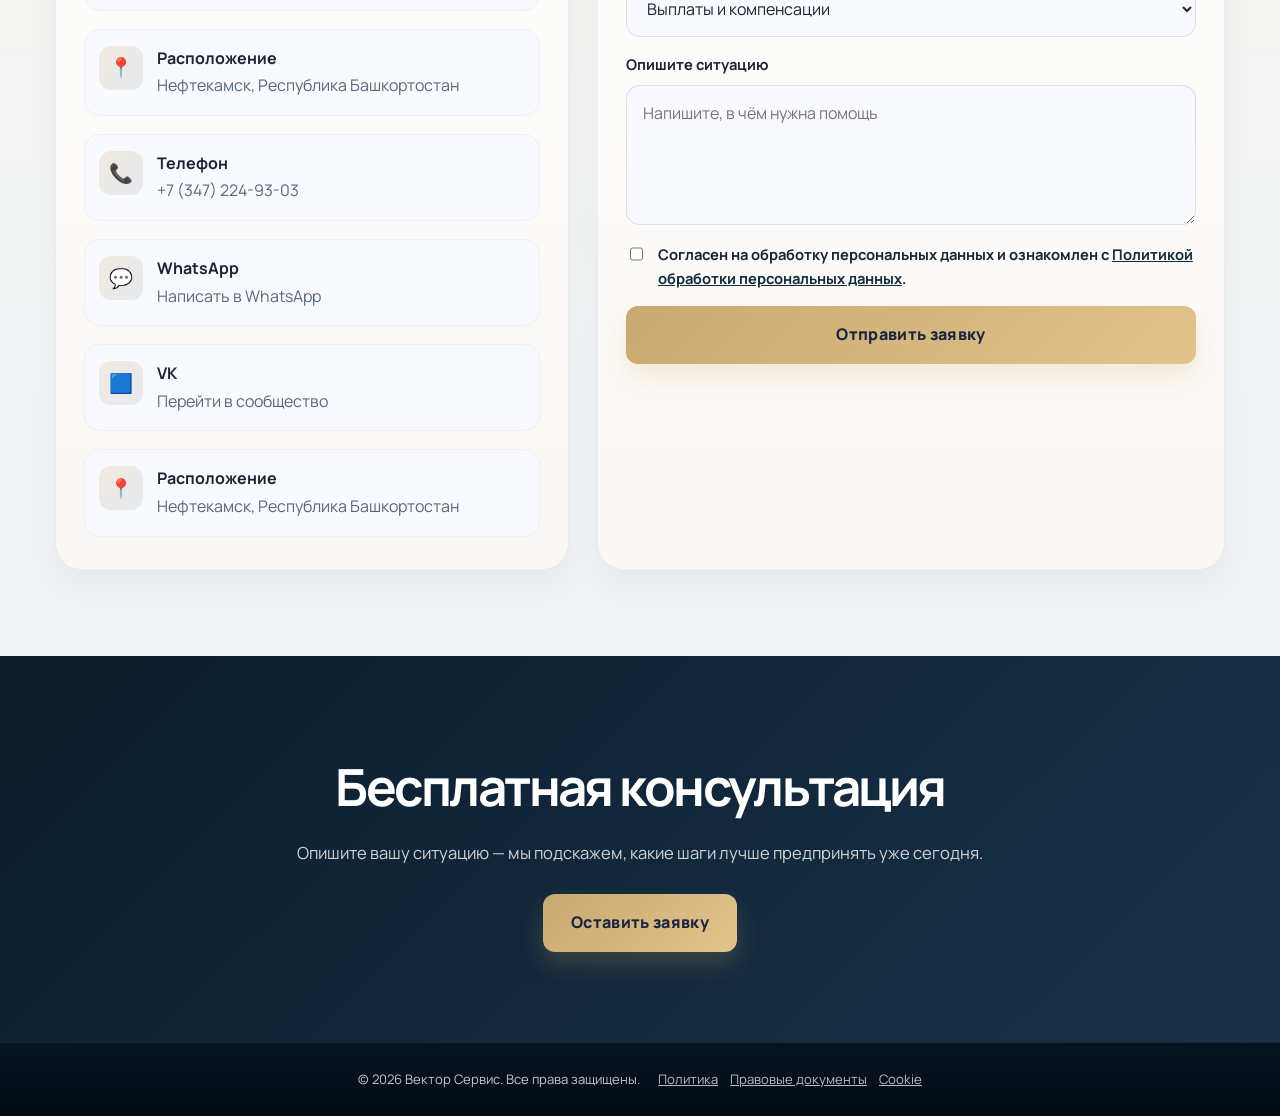
==== commit ace71b3e: "ссылка на вк окончательно убрана" ====
--- a/index.html
+++ b/index.html
@@ -246,7 +246,6 @@
                                     <span>Нефтекамск, Республика Башкортостан</span>
                                 </div>
                             </div>
-=======
                             <div class="contact-item"><div class="contact-icon">📞</div><div><strong>Телефон</strong><a href="tel:+73472249303">+7 (347) 224-93-03</a></div></div>
                             <div class="contact-item"><div class="contact-icon">💬</div><div><strong>WhatsApp</strong><a href="https://wa.me/79930625011" target="_blank" rel="noopener">Написать в WhatsApp</a></div></div>
                             <div class="contact-item"><div class="contact-icon">🟦</div><div><strong>VK</strong><a href="https://vk.com" target="_blank" rel="noopener">Перейти в сообщество</a></div></div>
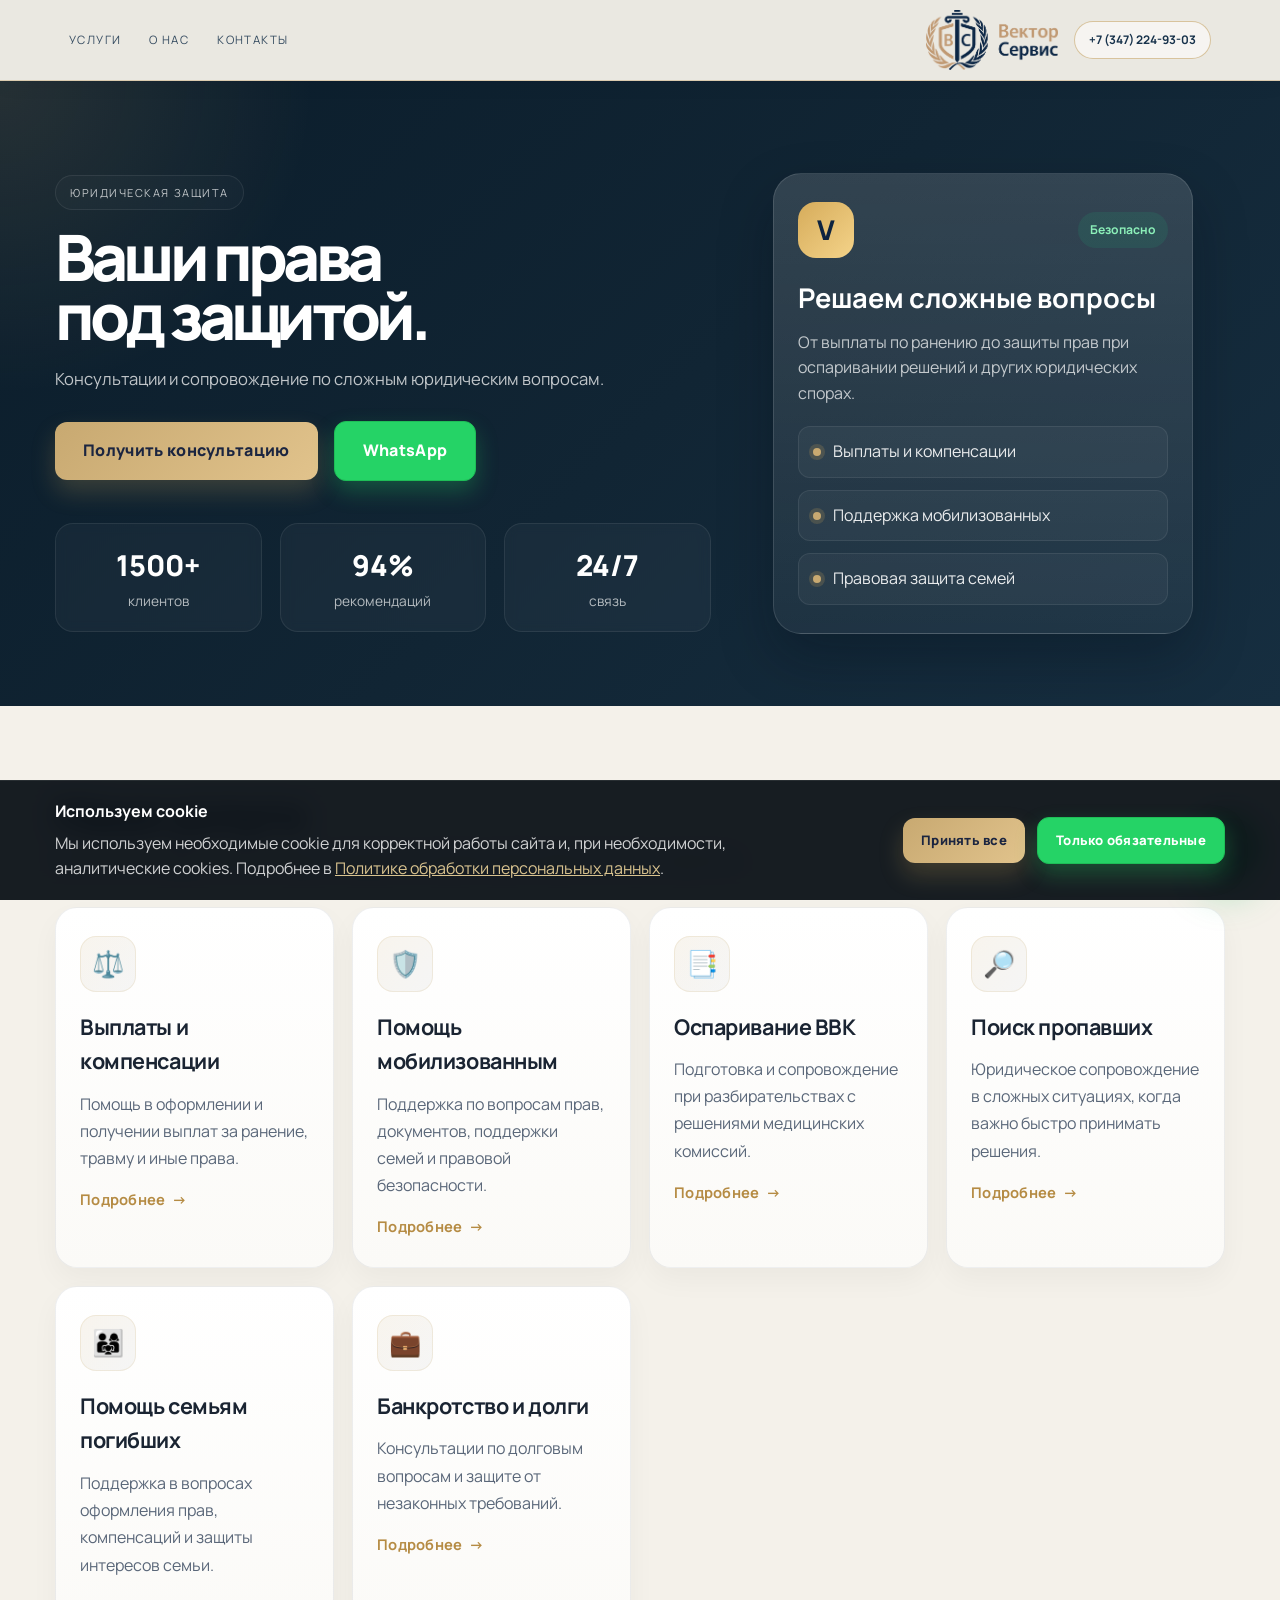
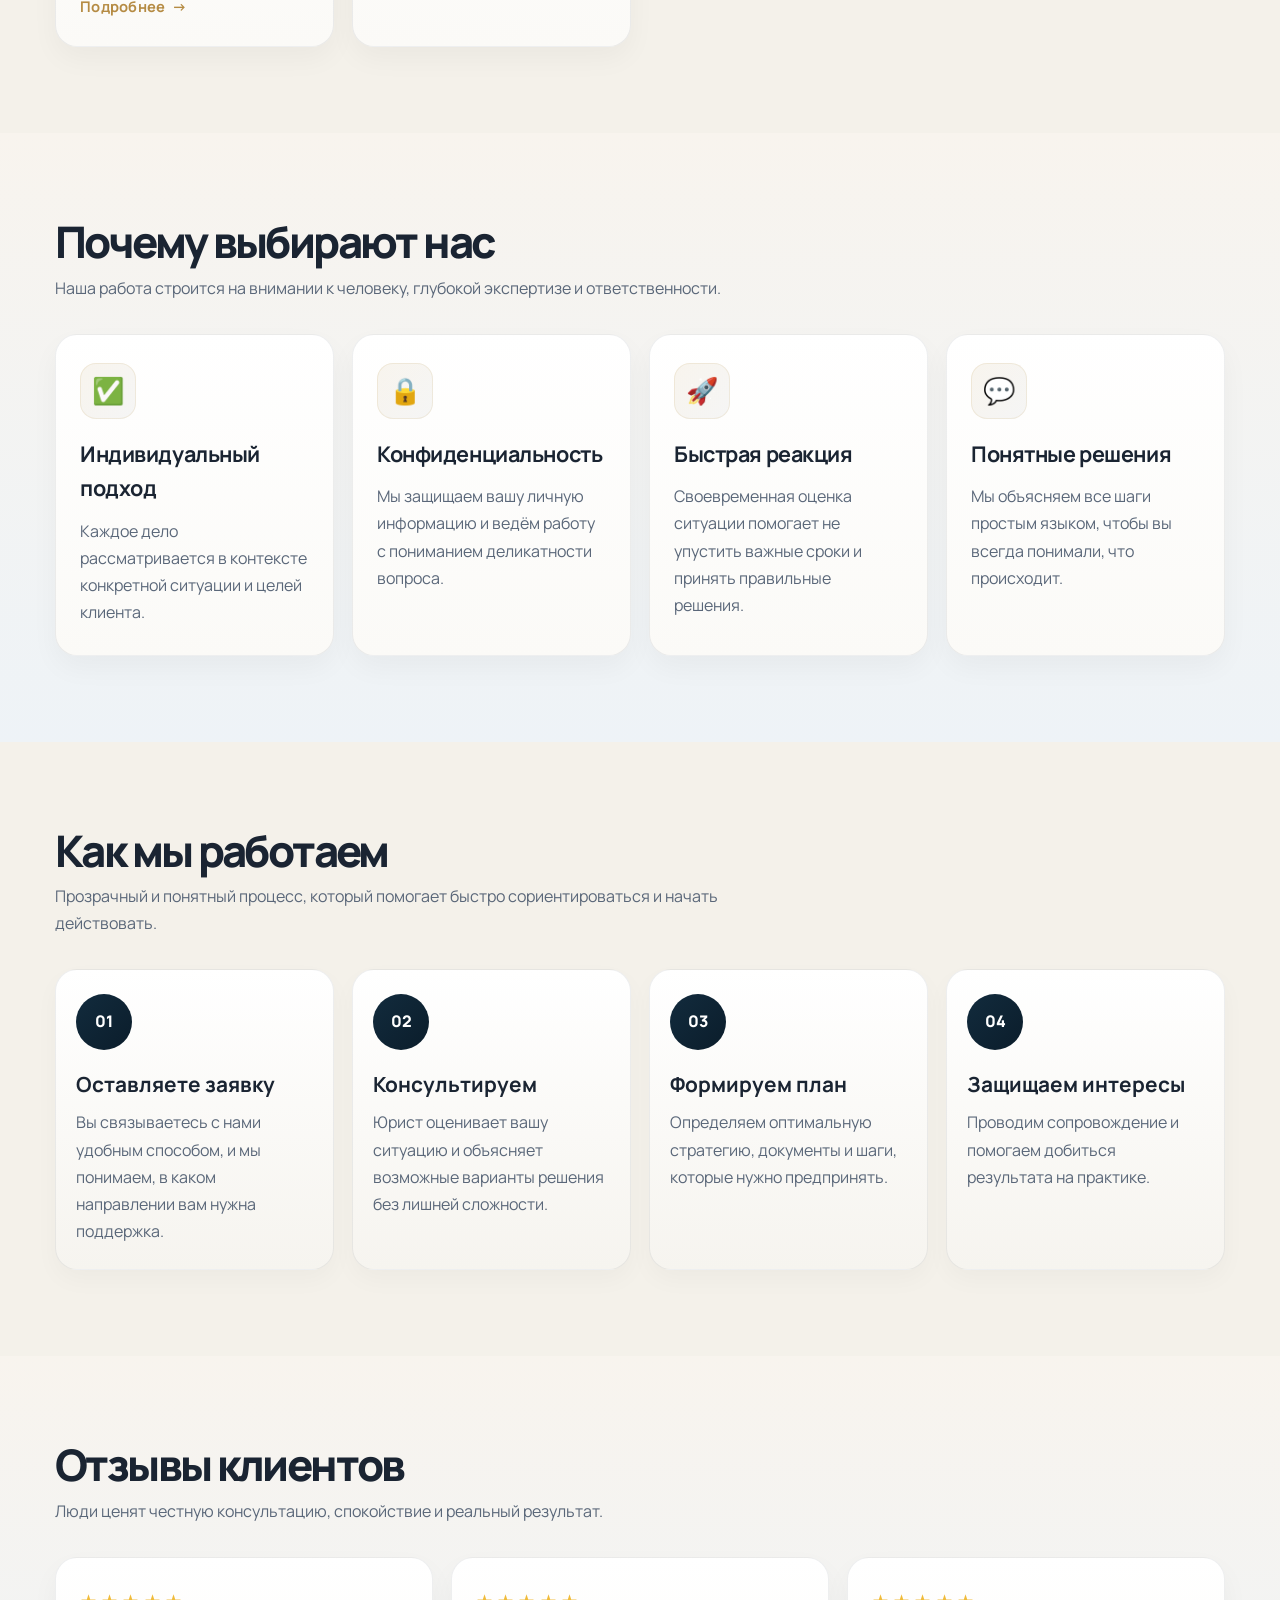
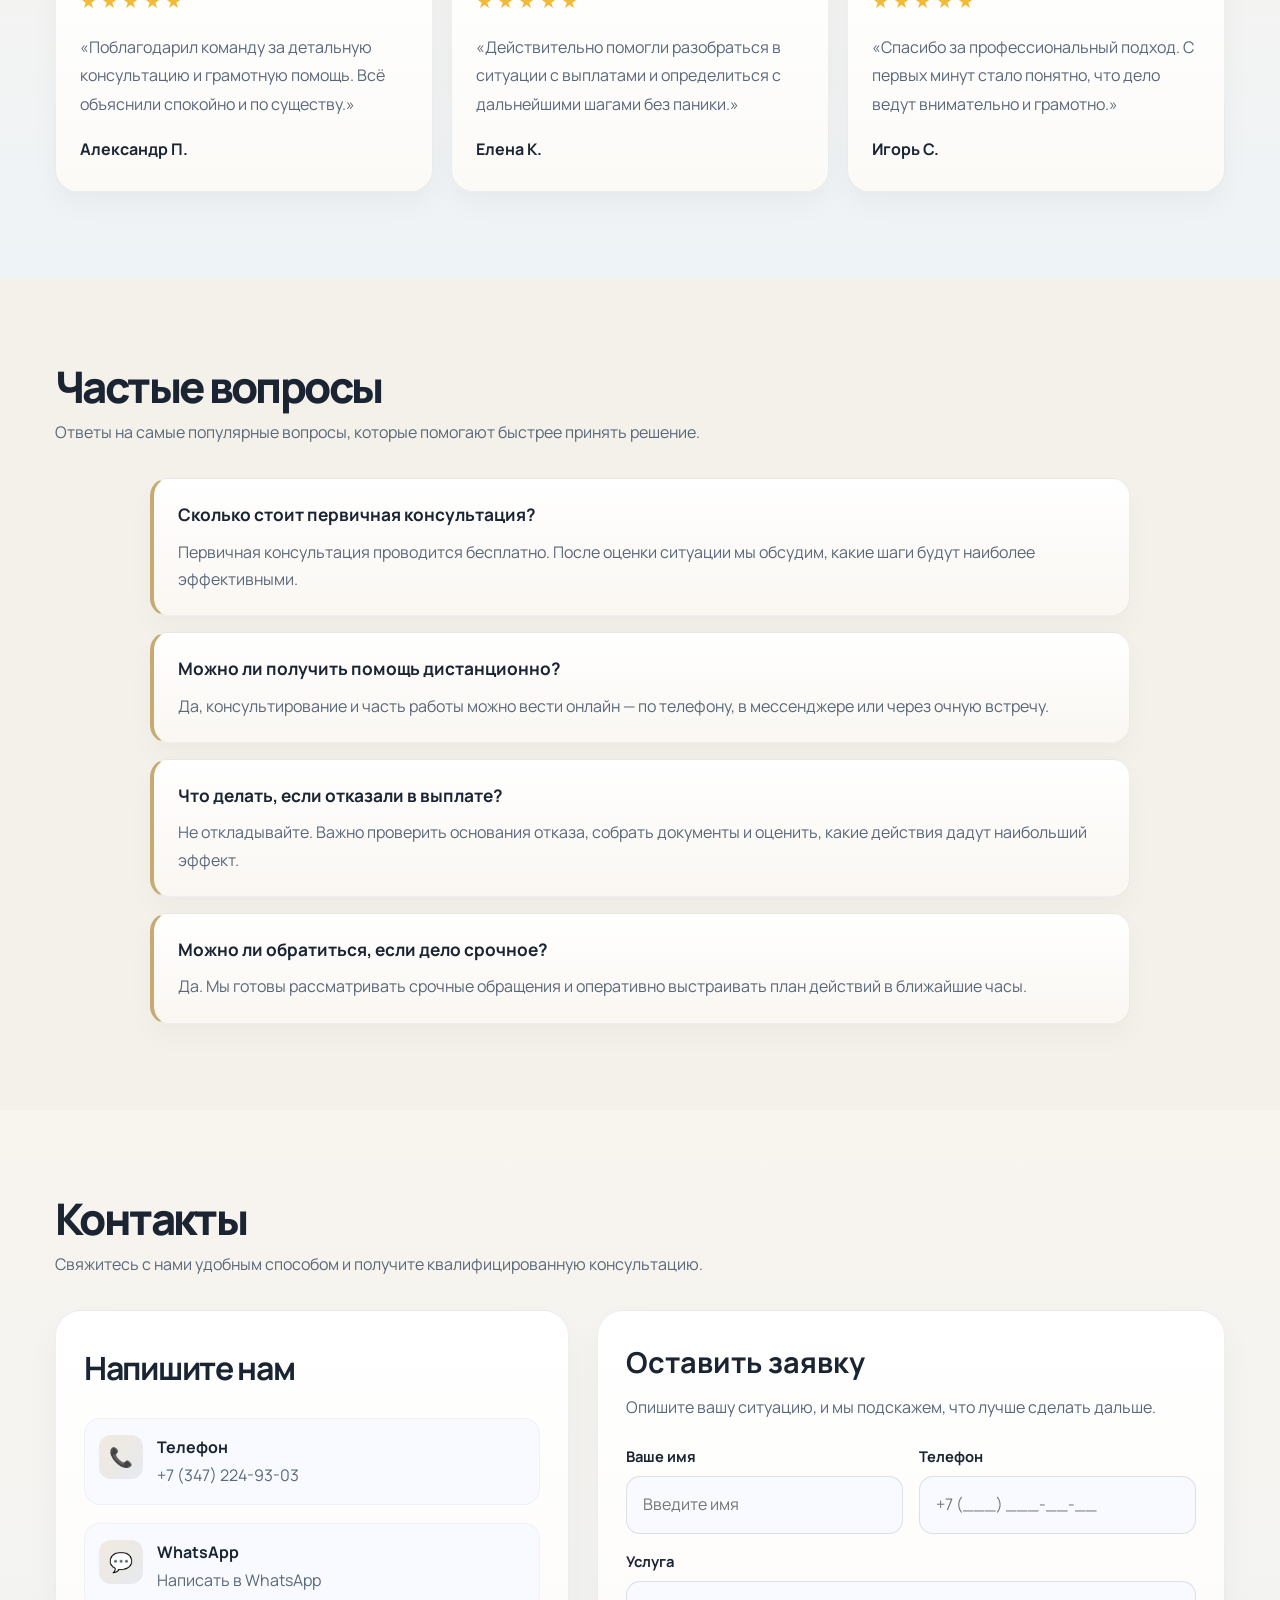
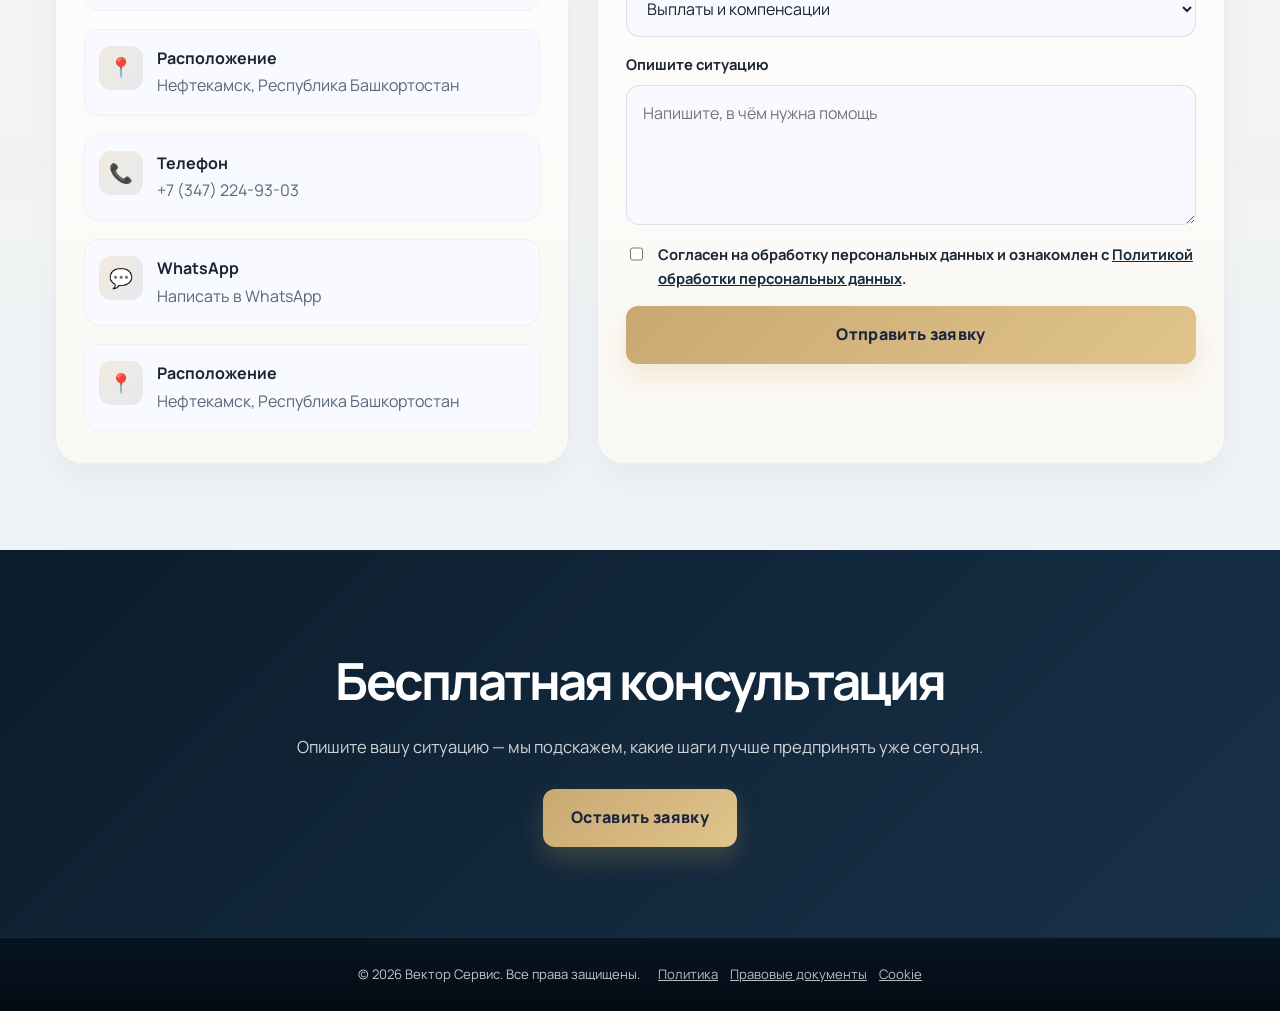
==== commit 840afaf6: "ССЫЛКА НА ВК ОКНОЧАТЕЛЬНО УДАЛЕНА 05/11/2026" ====
--- a/index.html
+++ b/index.html
@@ -248,7 +248,6 @@
                             </div>
                             <div class="contact-item"><div class="contact-icon">📞</div><div><strong>Телефон</strong><a href="tel:+73472249303">+7 (347) 224-93-03</a></div></div>
                             <div class="contact-item"><div class="contact-icon">💬</div><div><strong>WhatsApp</strong><a href="https://wa.me/79930625011" target="_blank" rel="noopener">Написать в WhatsApp</a></div></div>
-                            <div class="contact-item"><div class="contact-icon">🟦</div><div><strong>VK</strong><a href="https://vk.com" target="_blank" rel="noopener">Перейти в сообщество</a></div></div>
                             <div class="contact-item"><div class="contact-icon">📍</div><div><strong>Расположение</strong><span>Нефтекамск, Республика Башкортостан</span></div></div>
                         </div>
                     </div>
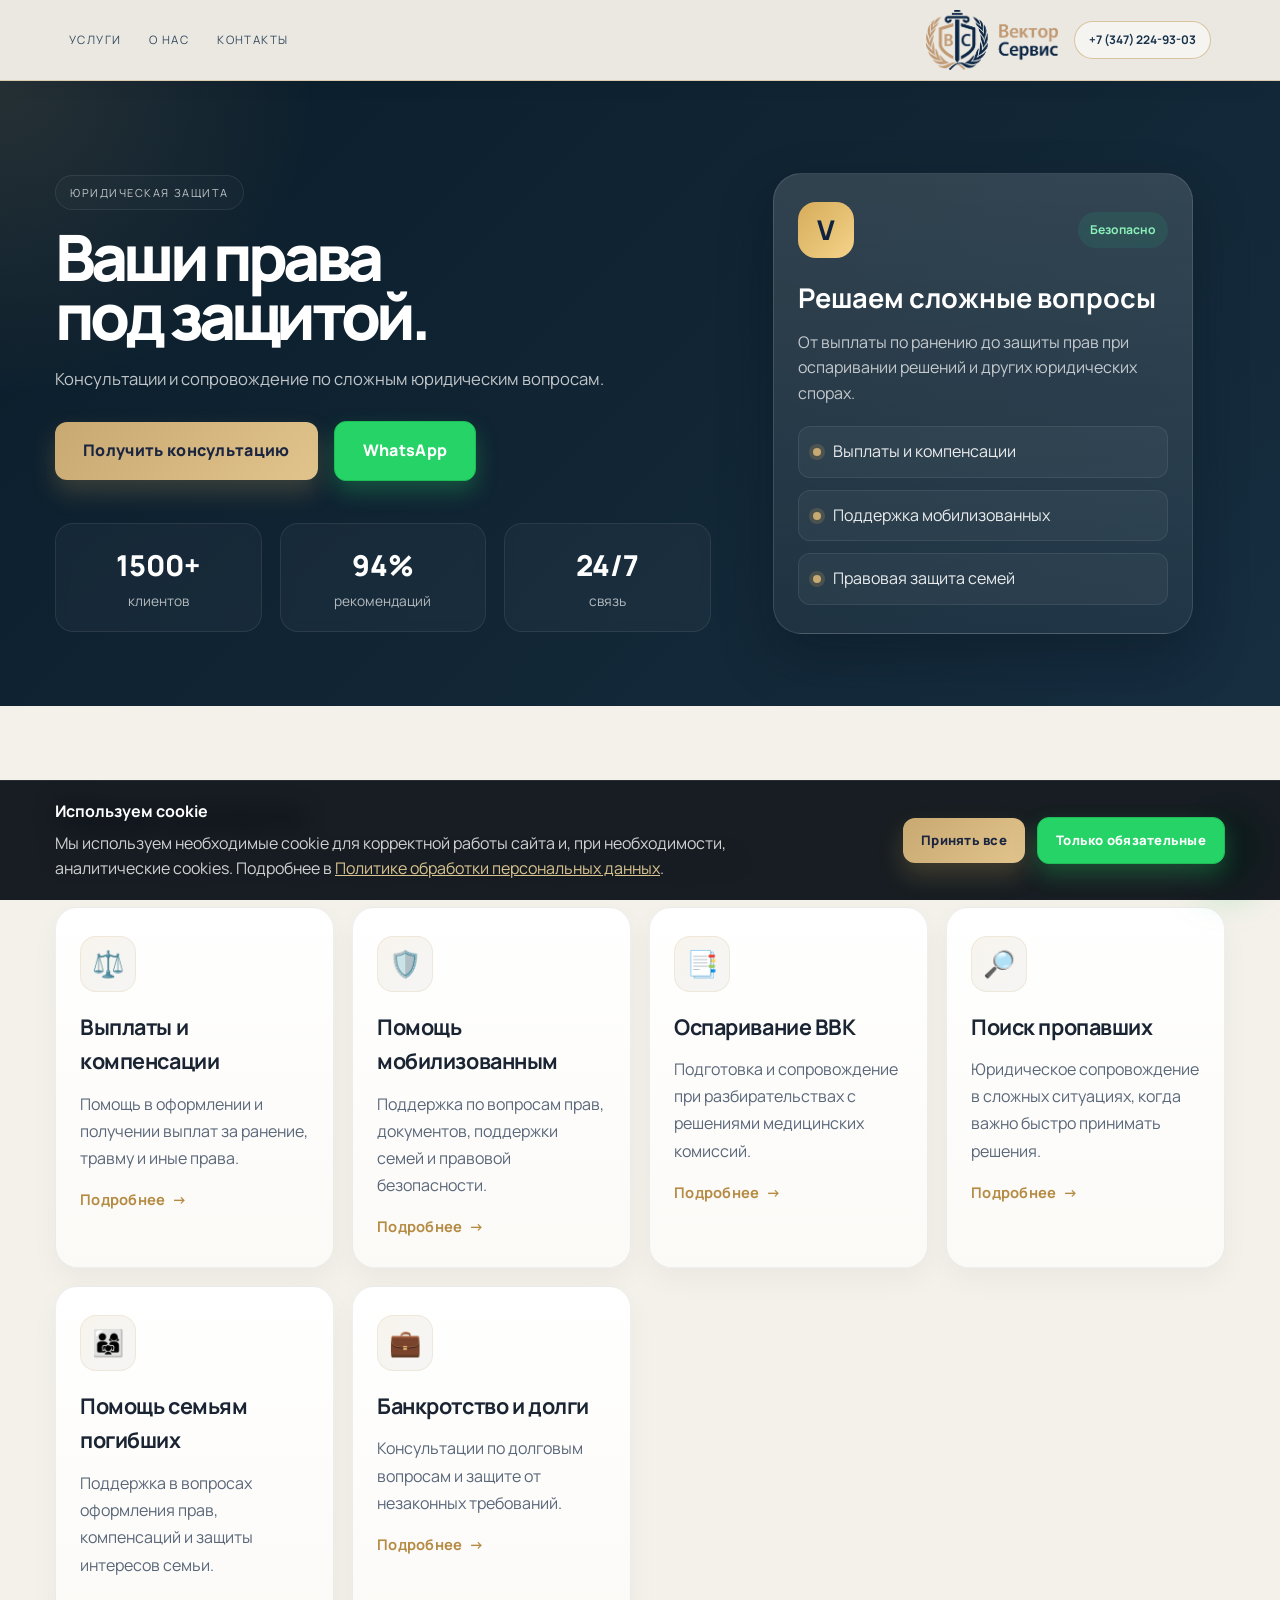
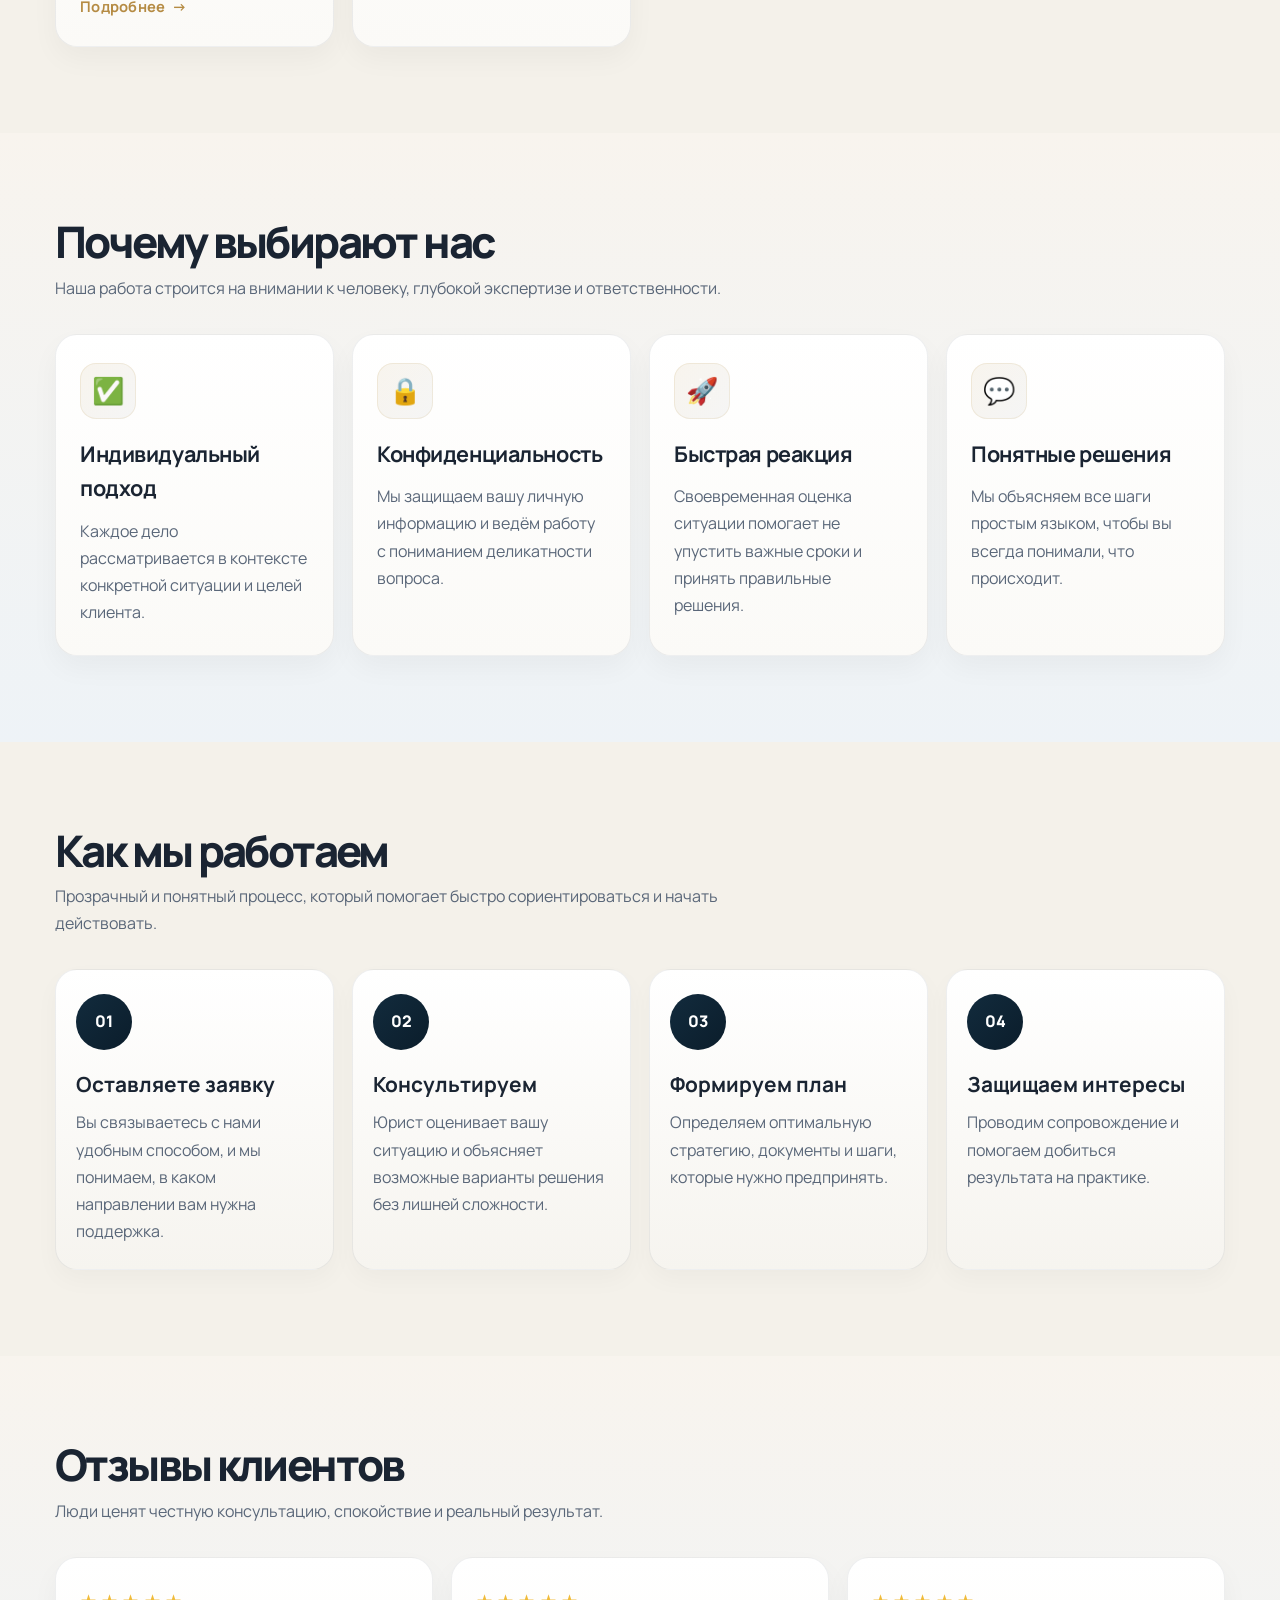
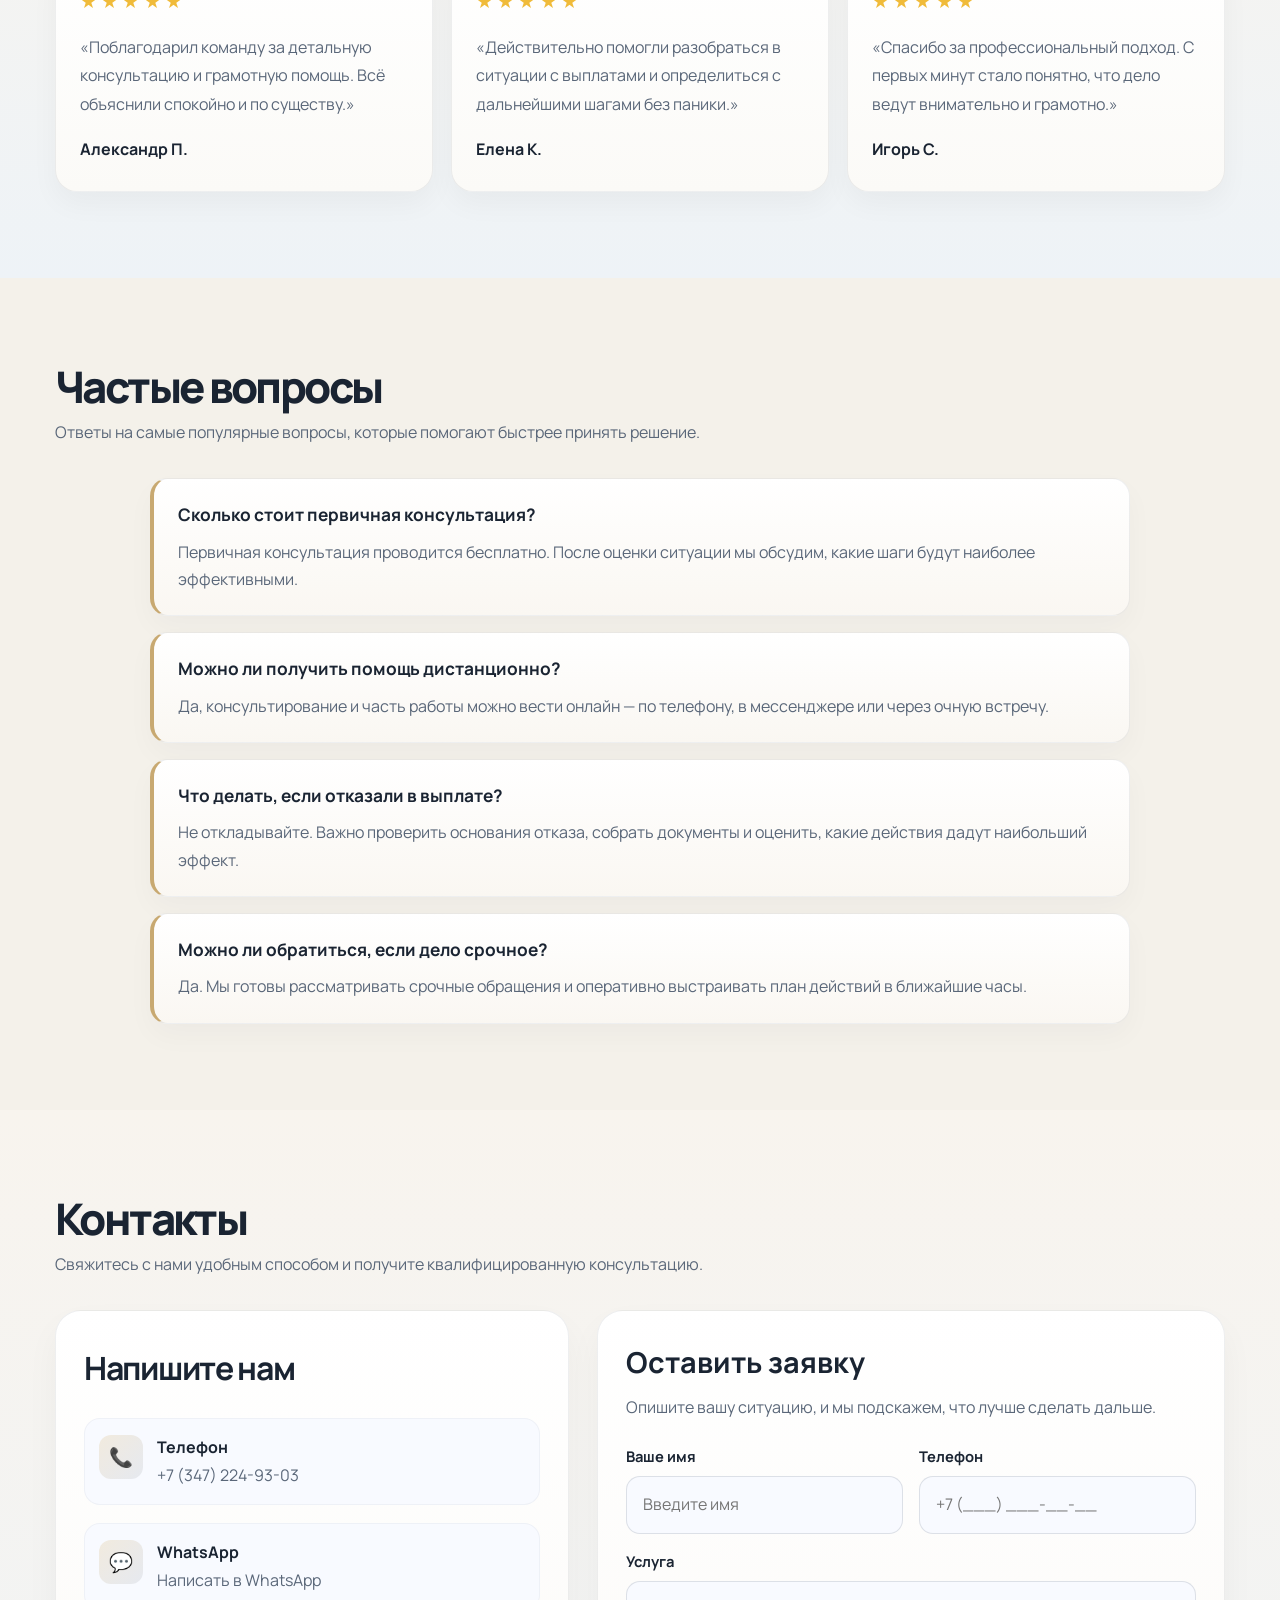
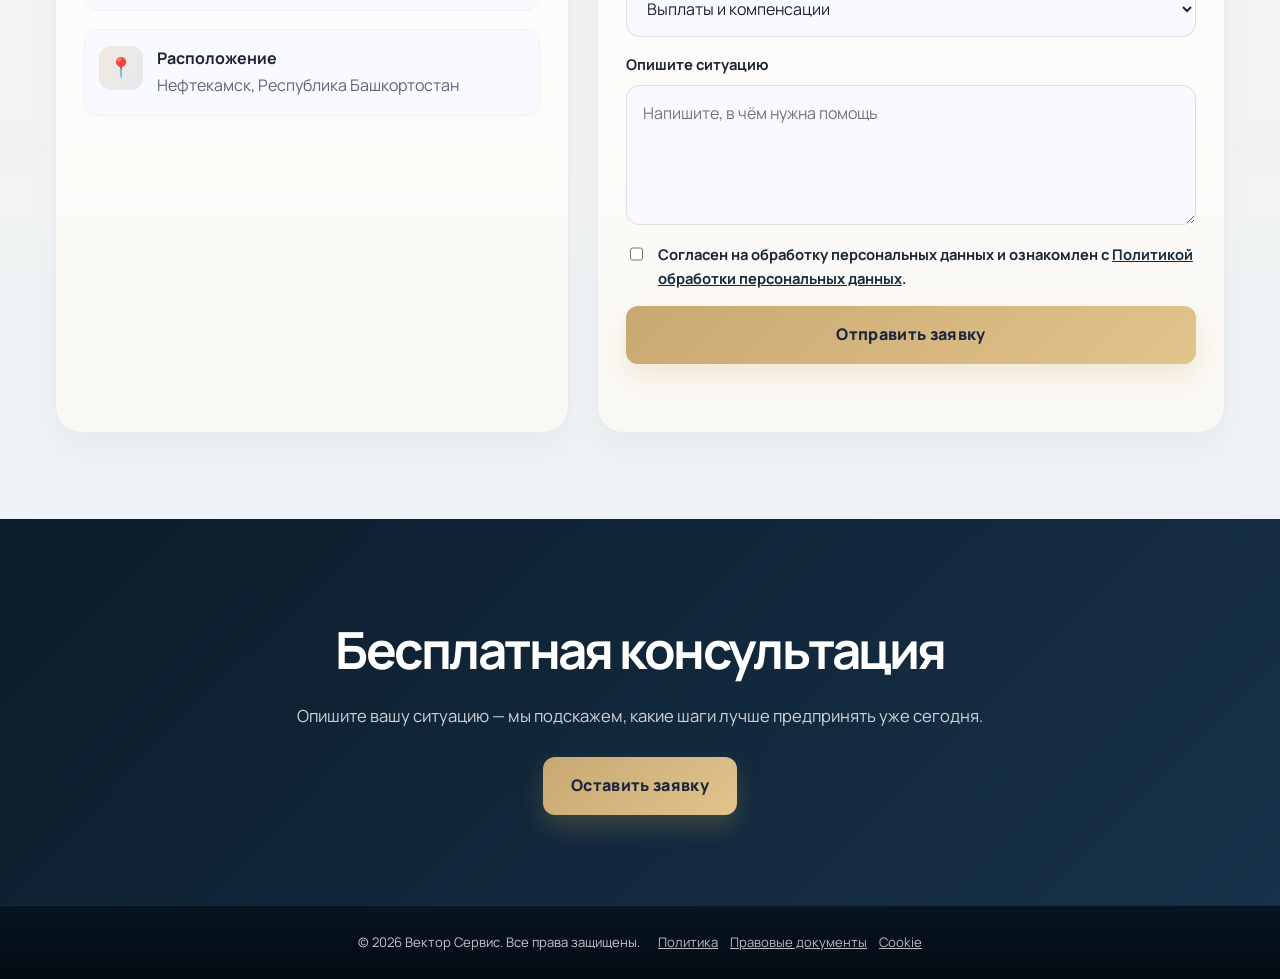
==== commit e75852df: "убраны лишние ссылки" ====
--- a/index.html
+++ b/index.html
@@ -246,9 +246,6 @@
                                     <span>Нефтекамск, Республика Башкортостан</span>
                                 </div>
                             </div>
-                            <div class="contact-item"><div class="contact-icon">📞</div><div><strong>Телефон</strong><a href="tel:+73472249303">+7 (347) 224-93-03</a></div></div>
-                            <div class="contact-item"><div class="contact-icon">💬</div><div><strong>WhatsApp</strong><a href="https://wa.me/79930625011" target="_blank" rel="noopener">Написать в WhatsApp</a></div></div>
-                            <div class="contact-item"><div class="contact-icon">📍</div><div><strong>Расположение</strong><span>Нефтекамск, Республика Башкортостан</span></div></div>
                         </div>
                     </div>
                     <div class="form-panel">
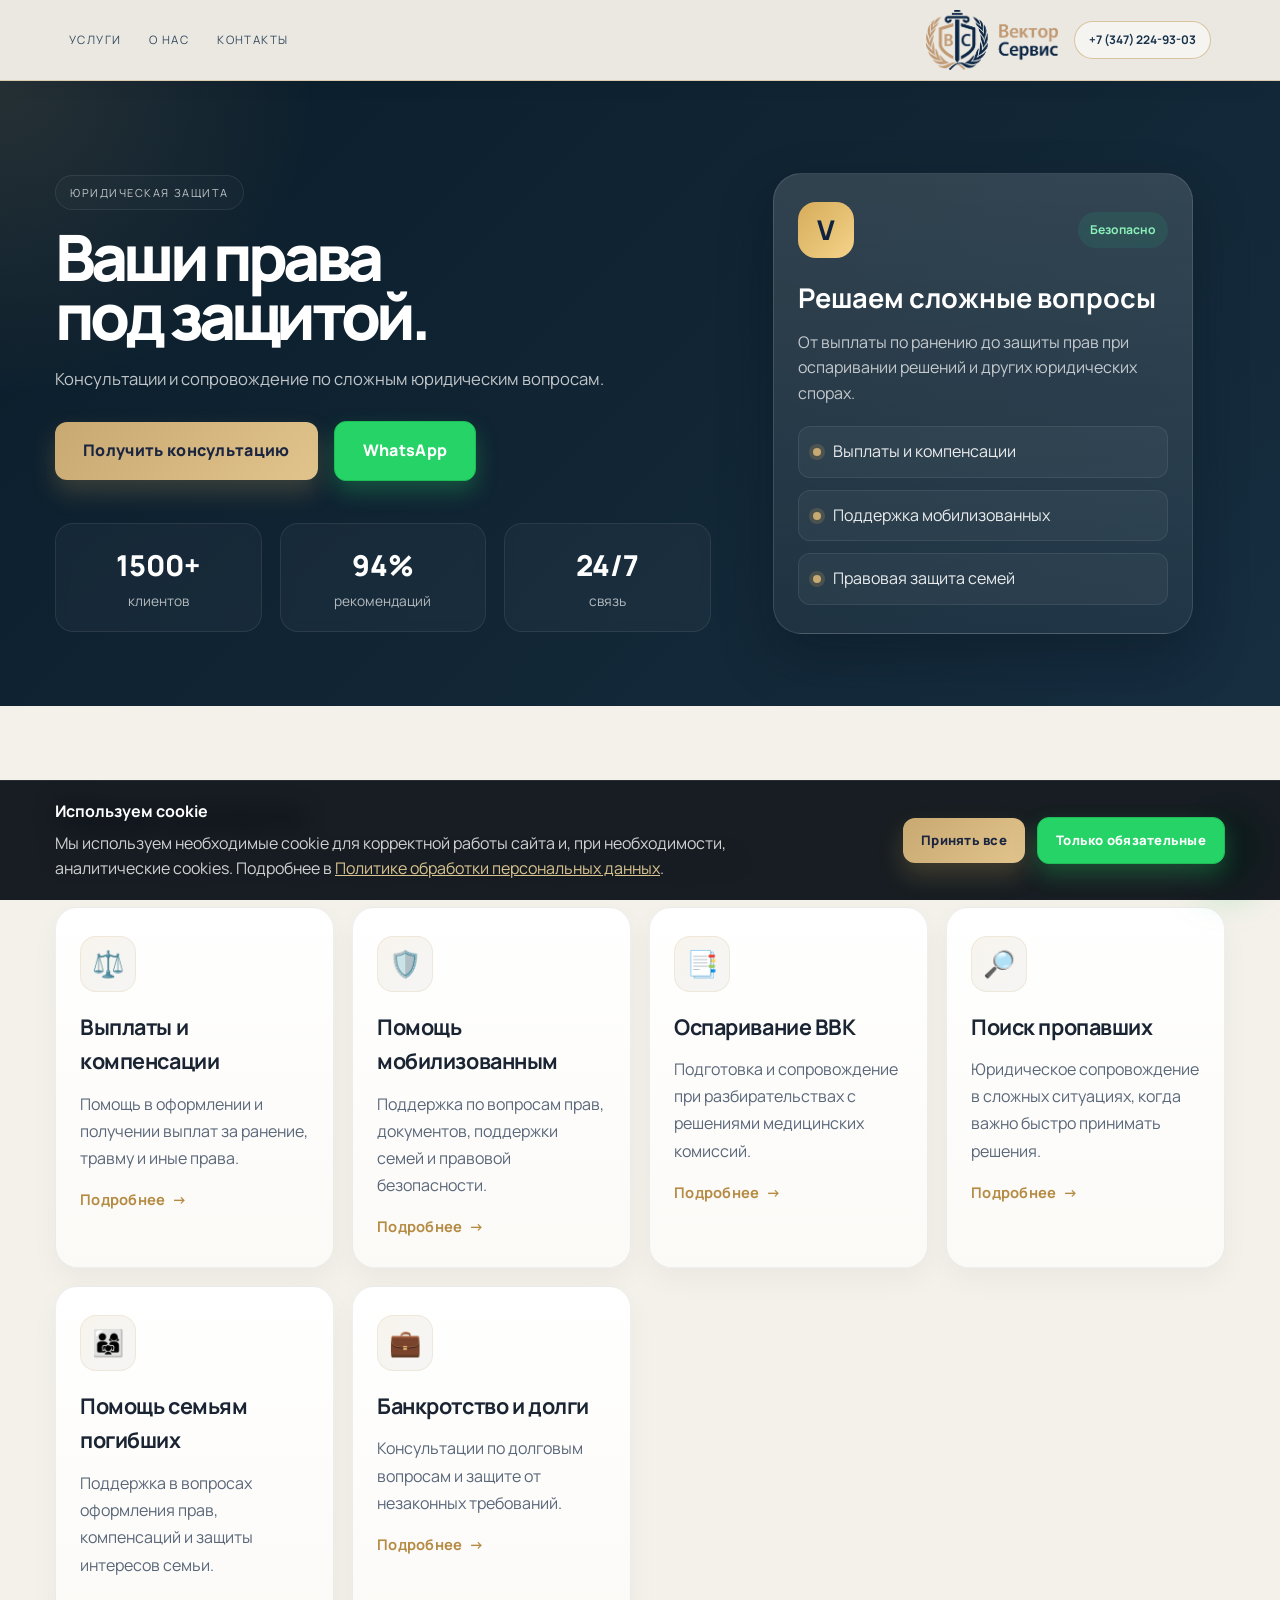
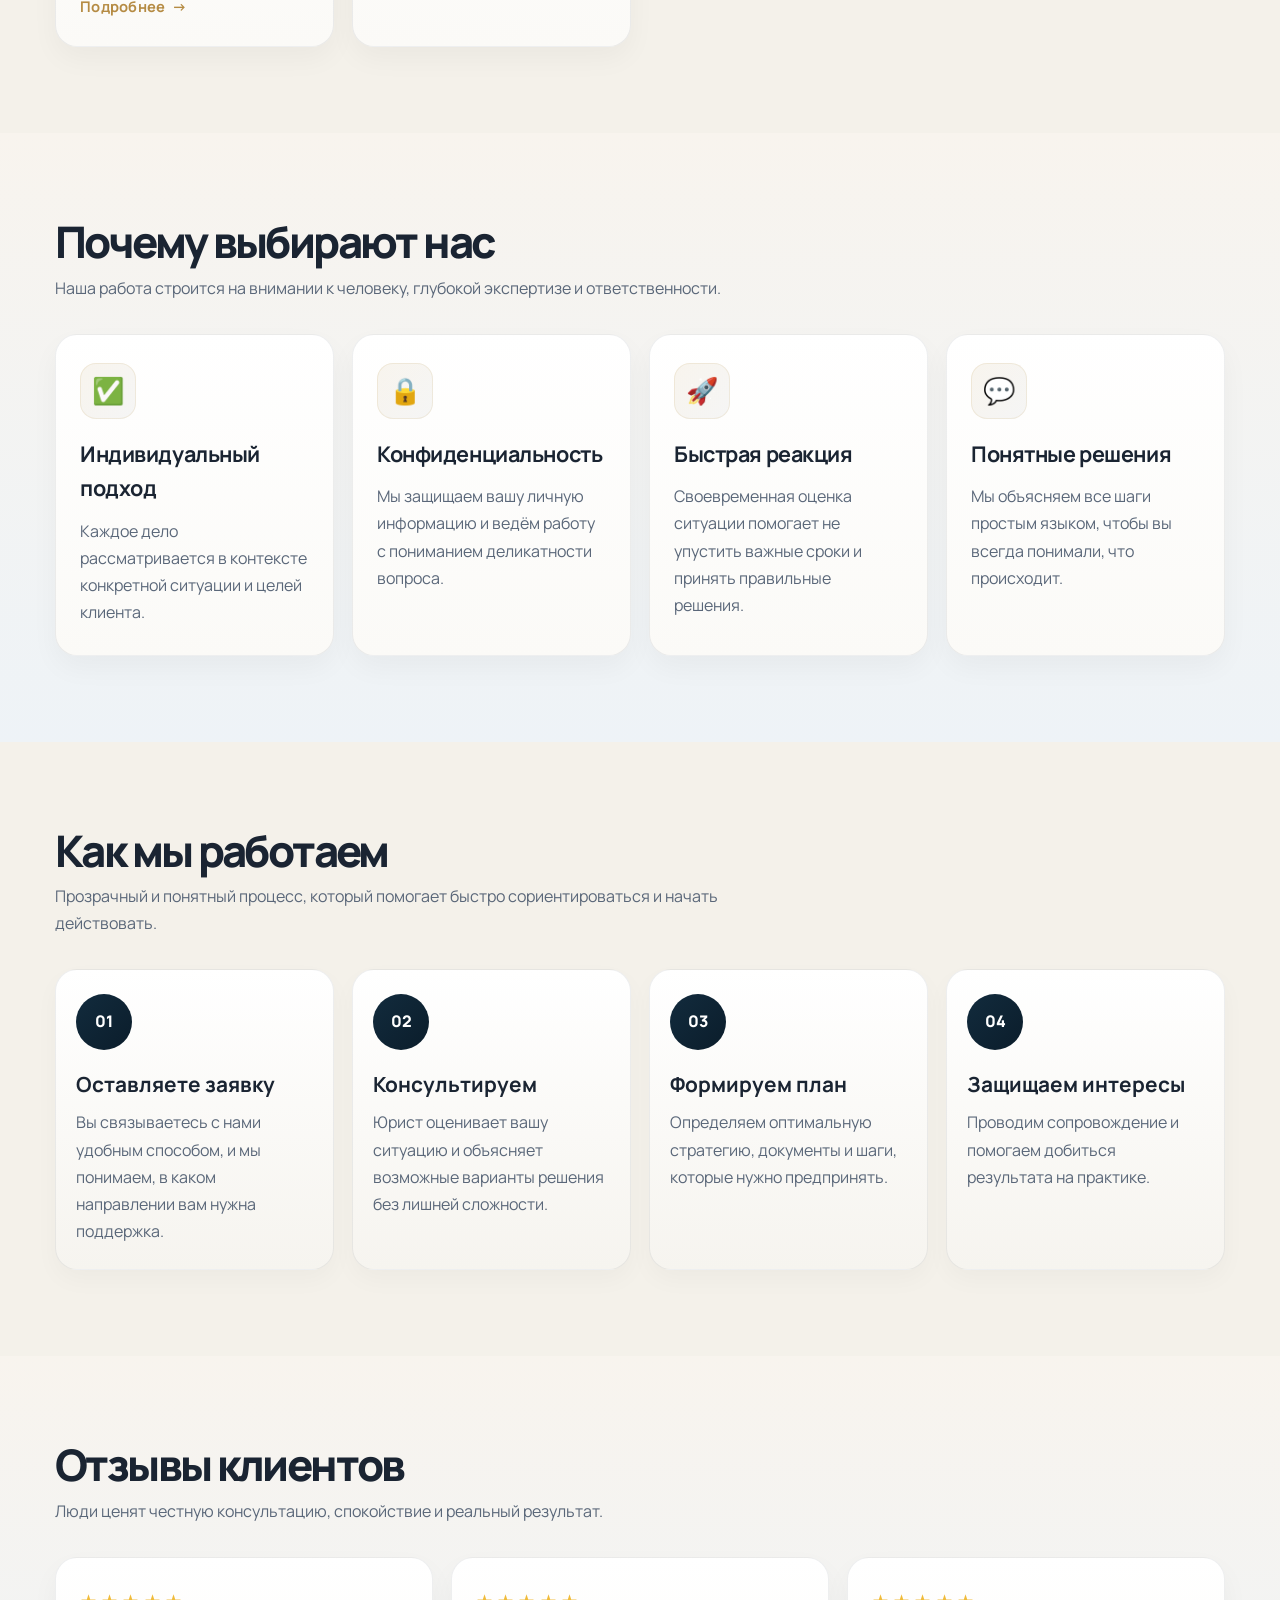
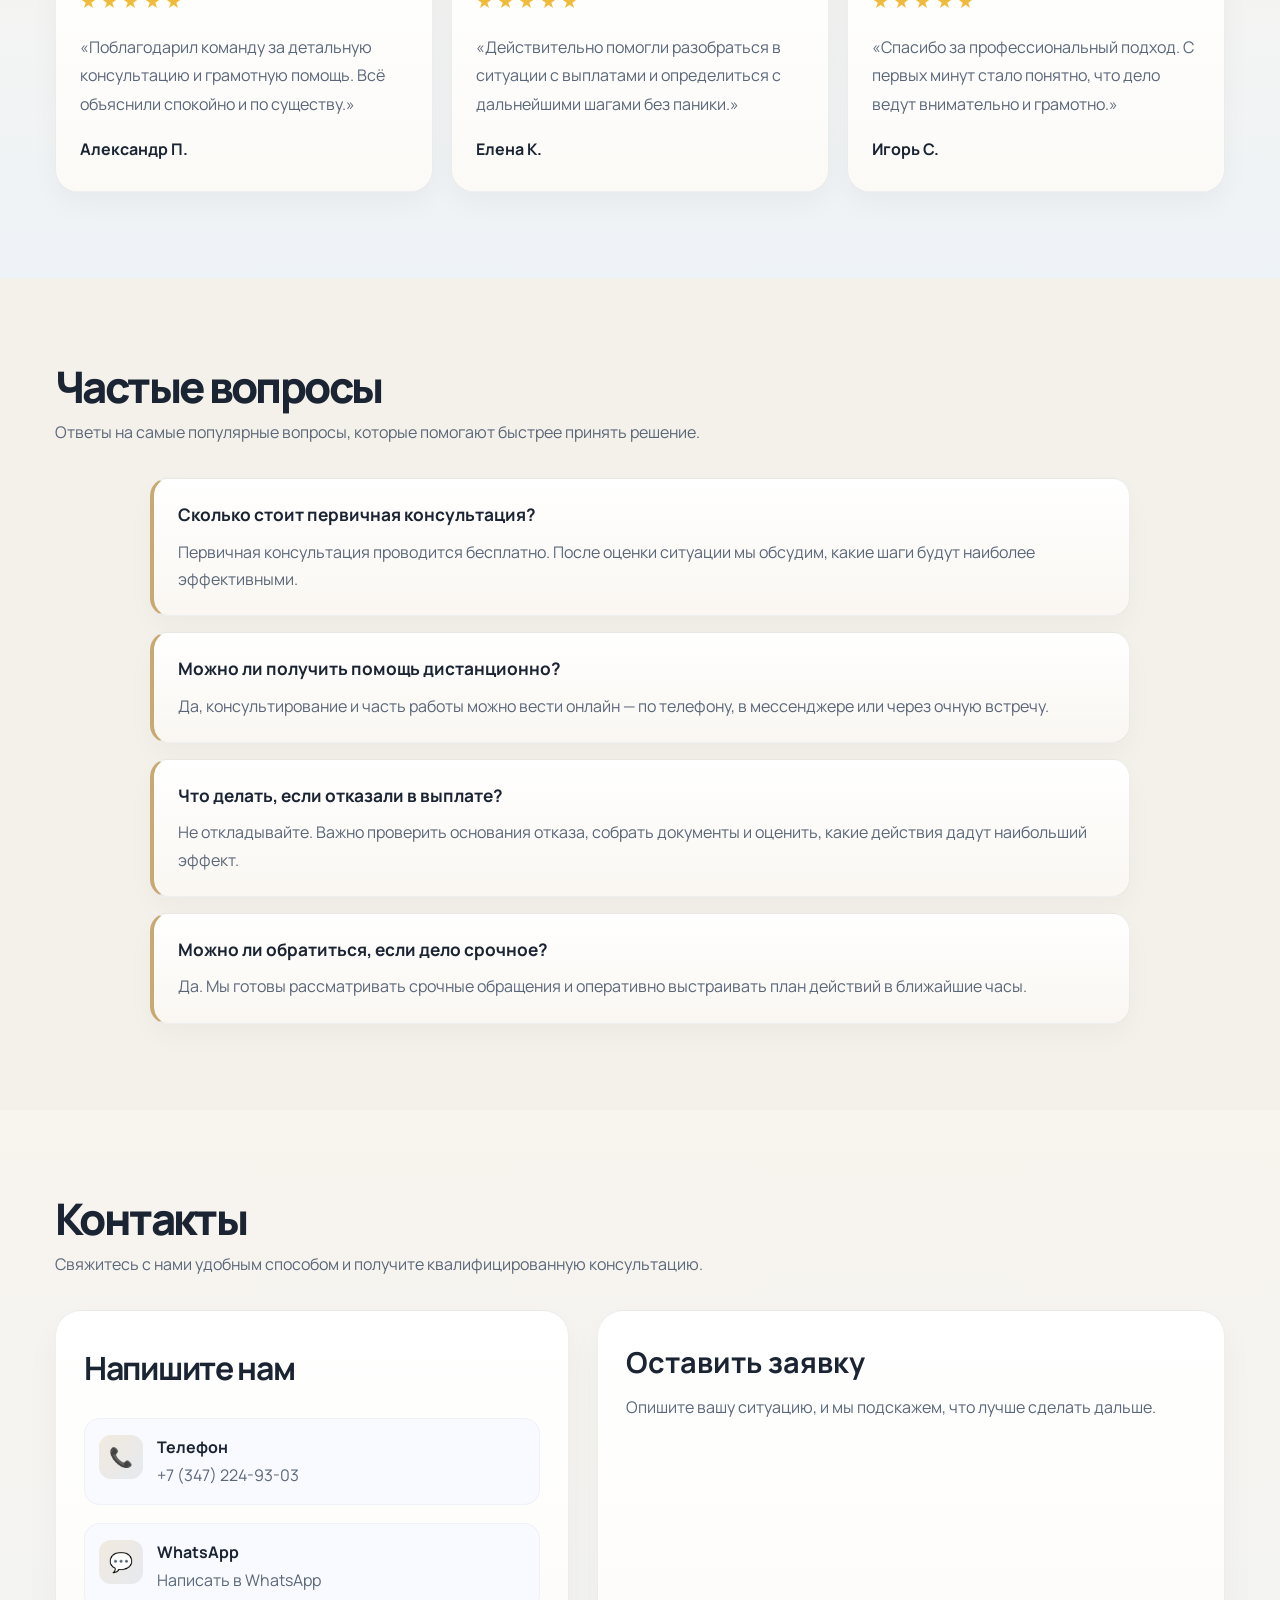
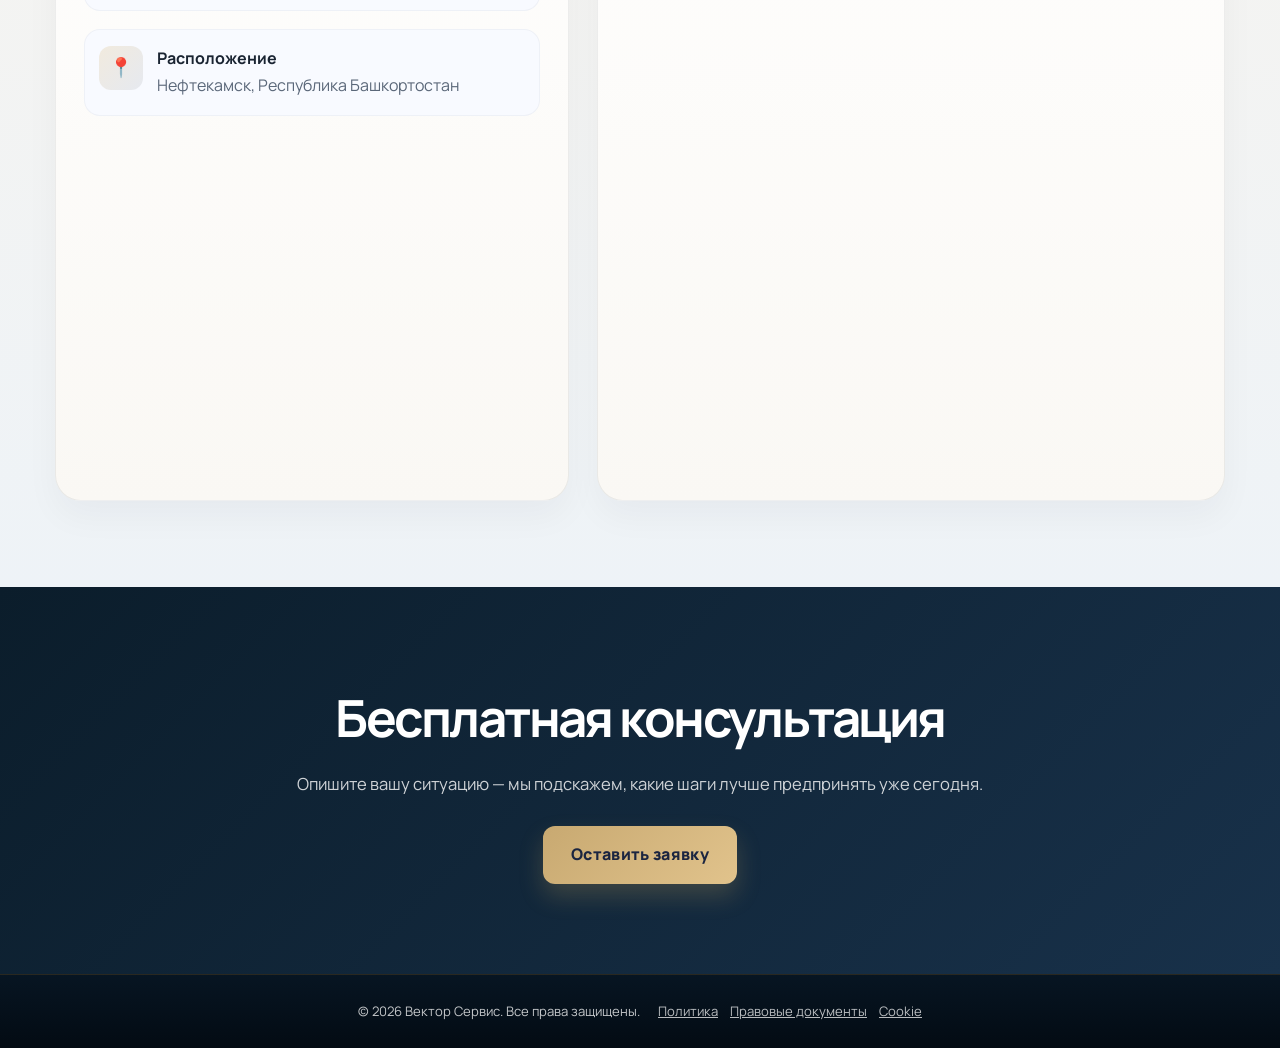
==== commit 7f43f790: "замена формы отправки заявки на консультацию" ====
--- a/index.html
+++ b/index.html
@@ -248,42 +248,20 @@
                             </div>
                         </div>
                     </div>
-                    <div class="form-panel">
-                        <h3>Оставить заявку</h3>
-                        <p>Опишите вашу ситуацию, и мы подскажем, что лучше сделать дальше.</p>
-                        <form class="contact-form" id="contactForm" action="https://api.web3forms.com/submit" method="POST">
-                            <input type="hidden" name="access_key" value="80088c84-5934-4bca-9bf2-da45bd703e8e">
-                            <input type="hidden" name="subject" value="Новая заявка с сайта Вектор Сервис">
-                            <input type="hidden" name="from_name" value="Сайт Вектор Сервис">
-                            <input type="hidden" name="redirect" value="https://vectorservice.vercel.app/?sent=1#contacts">
-                            <input type="checkbox" name="botcheck" id="botcheck" style="display:none" tabindex="-1" autocomplete="off">
-                            <div class="form-row">
-                                <div class="field"><label for="name">Ваше имя</label><input id="name" type="text" name="name" placeholder="Введите имя" required autocomplete="name"></div>
-                                <div class="field"><label for="phone">Телефон</label><input id="phone" type="tel" name="phone" placeholder="+7 (___) ___-__-__" required autocomplete="tel"></div>
-                            </div>
-                            <div class="field">
-                                <label for="service">Услуга</label>
-                                <select id="service" name="service">
-                                    <option value="Выплаты и компенсации">Выплаты и компенсации</option>
-                                    <option value="Помощь мобилизованным">Помощь мобилизованным</option>
-                                    <option value="Оспаривание ВВК">Оспаривание ВВК</option>
-                                    <option value="Поиск пропавших">Поиск пропавших</option>
-                                    <option value="Помощь семьям погибших">Помощь семьям погибших</option>
-                                    <option value="Банкротство и долги">Банкротство и долги</option>
-                                    <option value="Другое">Другое</option>
-                                </select>
-                            </div>
-                            <div class="field"><label for="message">Опишите ситуацию</label><textarea id="message" name="message" placeholder="Напишите, в чём нужна помощь" rows="4"></textarea></div>
-                            <div class="field checkbox-field">
-                                <label class="checkbox-row" for="consent">
-                                    <input id="consent" type="checkbox" name="consent" value="Да" required>
-                                    <span>Согласен на обработку персональных данных и ознакомлен с <a href="privacy-policy.html">Политикой обработки персональных данных</a>.</span>
-                                </label>
-                            </div>
-                            <button type="submit" class="btn" id="submitBtn">Отправить заявку</button>
-                            <div class="form-status" id="formStatus" aria-live="polite"></div>
-                        </form>
-                    </div>
+                   <div class="form-panel">
+    <h3>Оставить заявку</h3>
+    <p>Опишите вашу ситуацию, и мы подскажем, что лучше сделать дальше.</p>
+
+    <script src="https://forms.yandex.ru/_static/embed.js"></script>
+    <iframe 
+        src="https://forms.yandex.ru/cloud/6aec9d3795add5619d3cfd38?iframe=1" 
+        frameborder="0" 
+        name="ya-form-6aec9d3795add5619d3cfd38" 
+        width="100%" 
+        height="620"
+        style="border: none; border-radius: 16px; min-height: 560px; max-width: 100%;">
+    </iframe>
+</div>
                 </div>
             </div>
         </section>
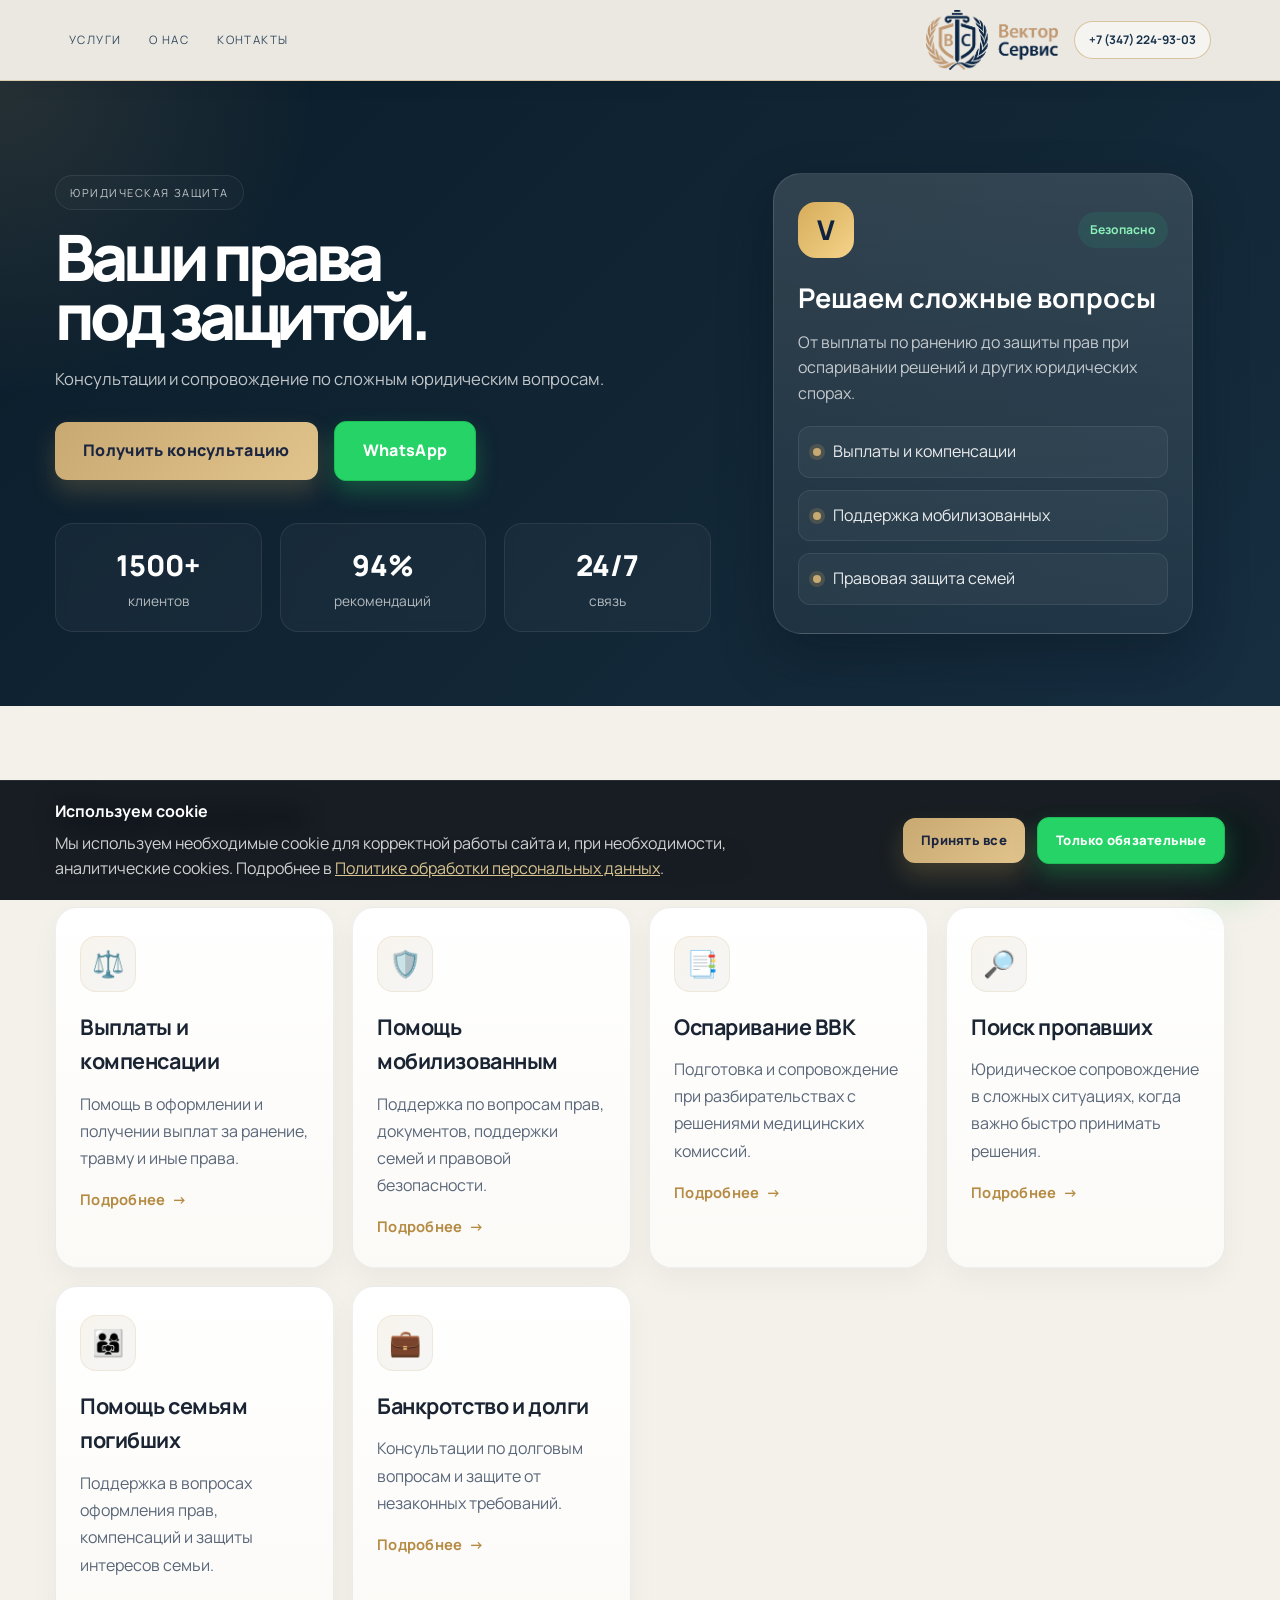
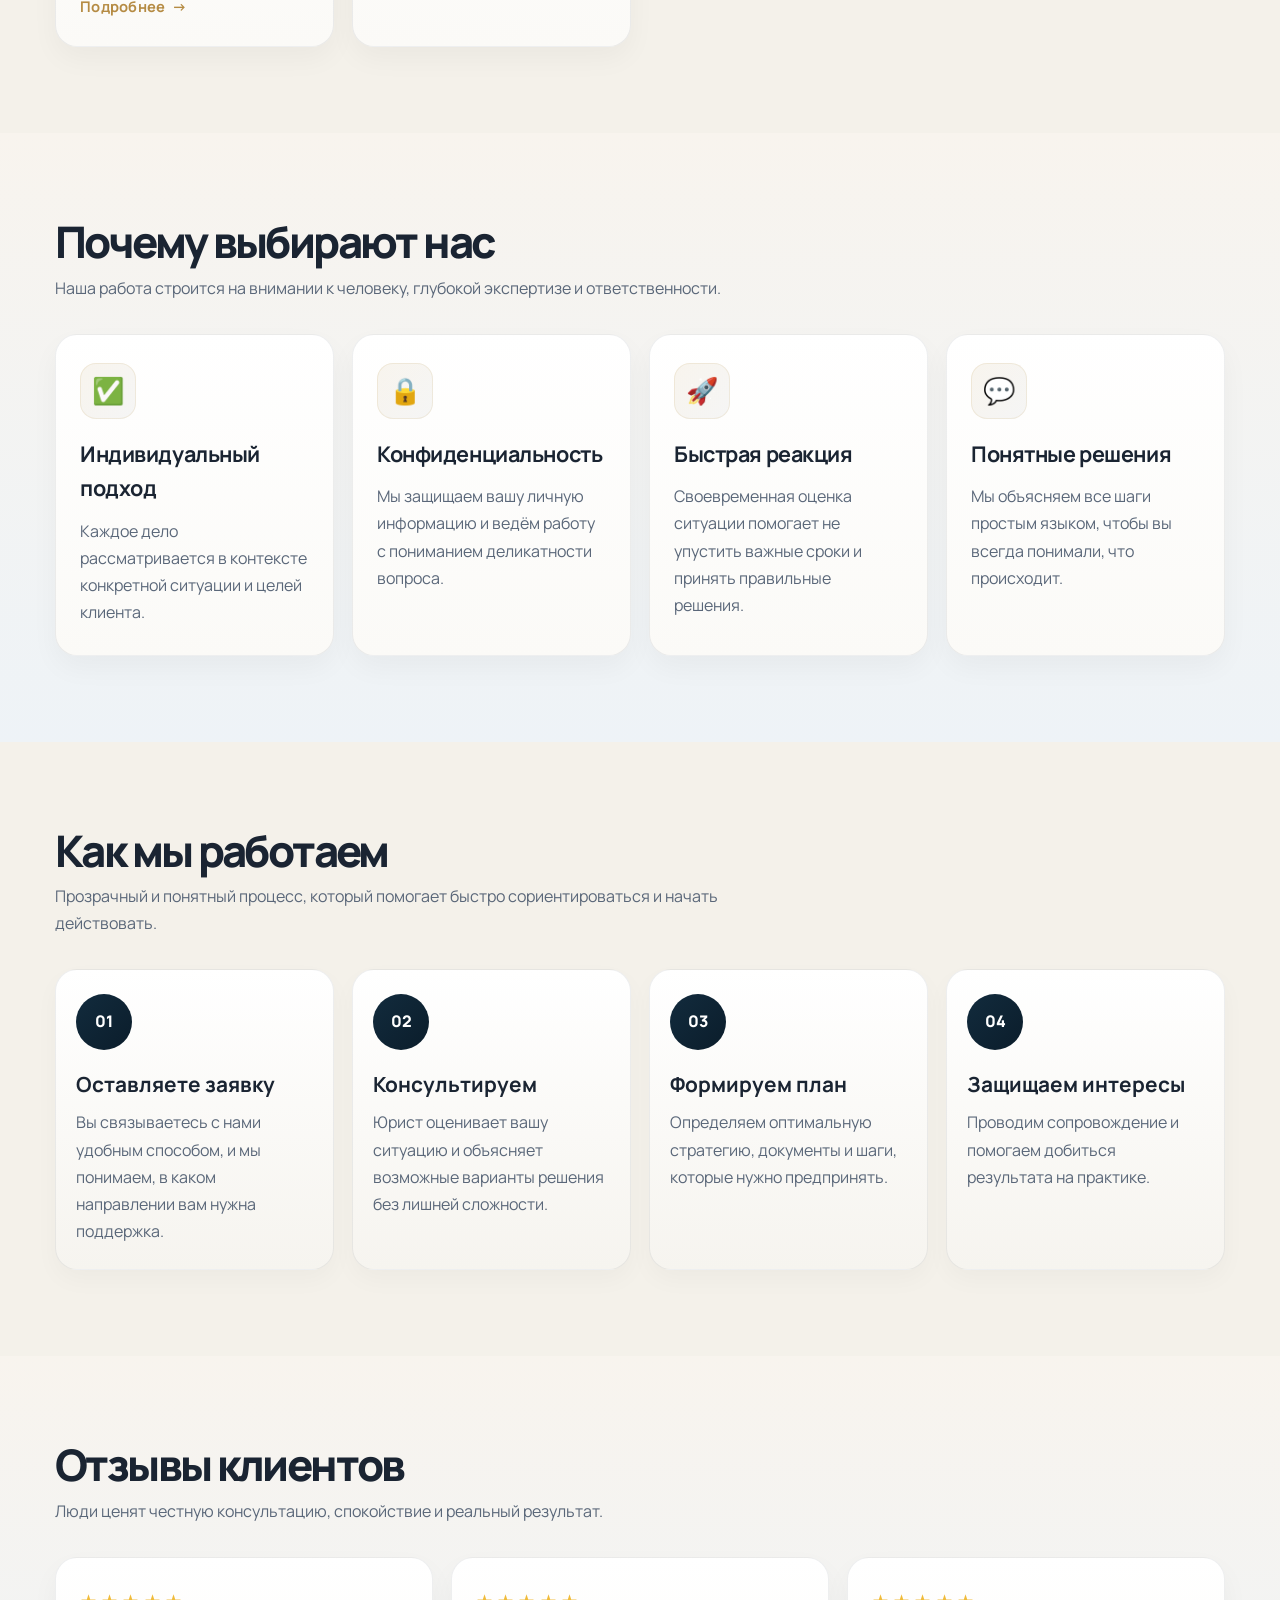
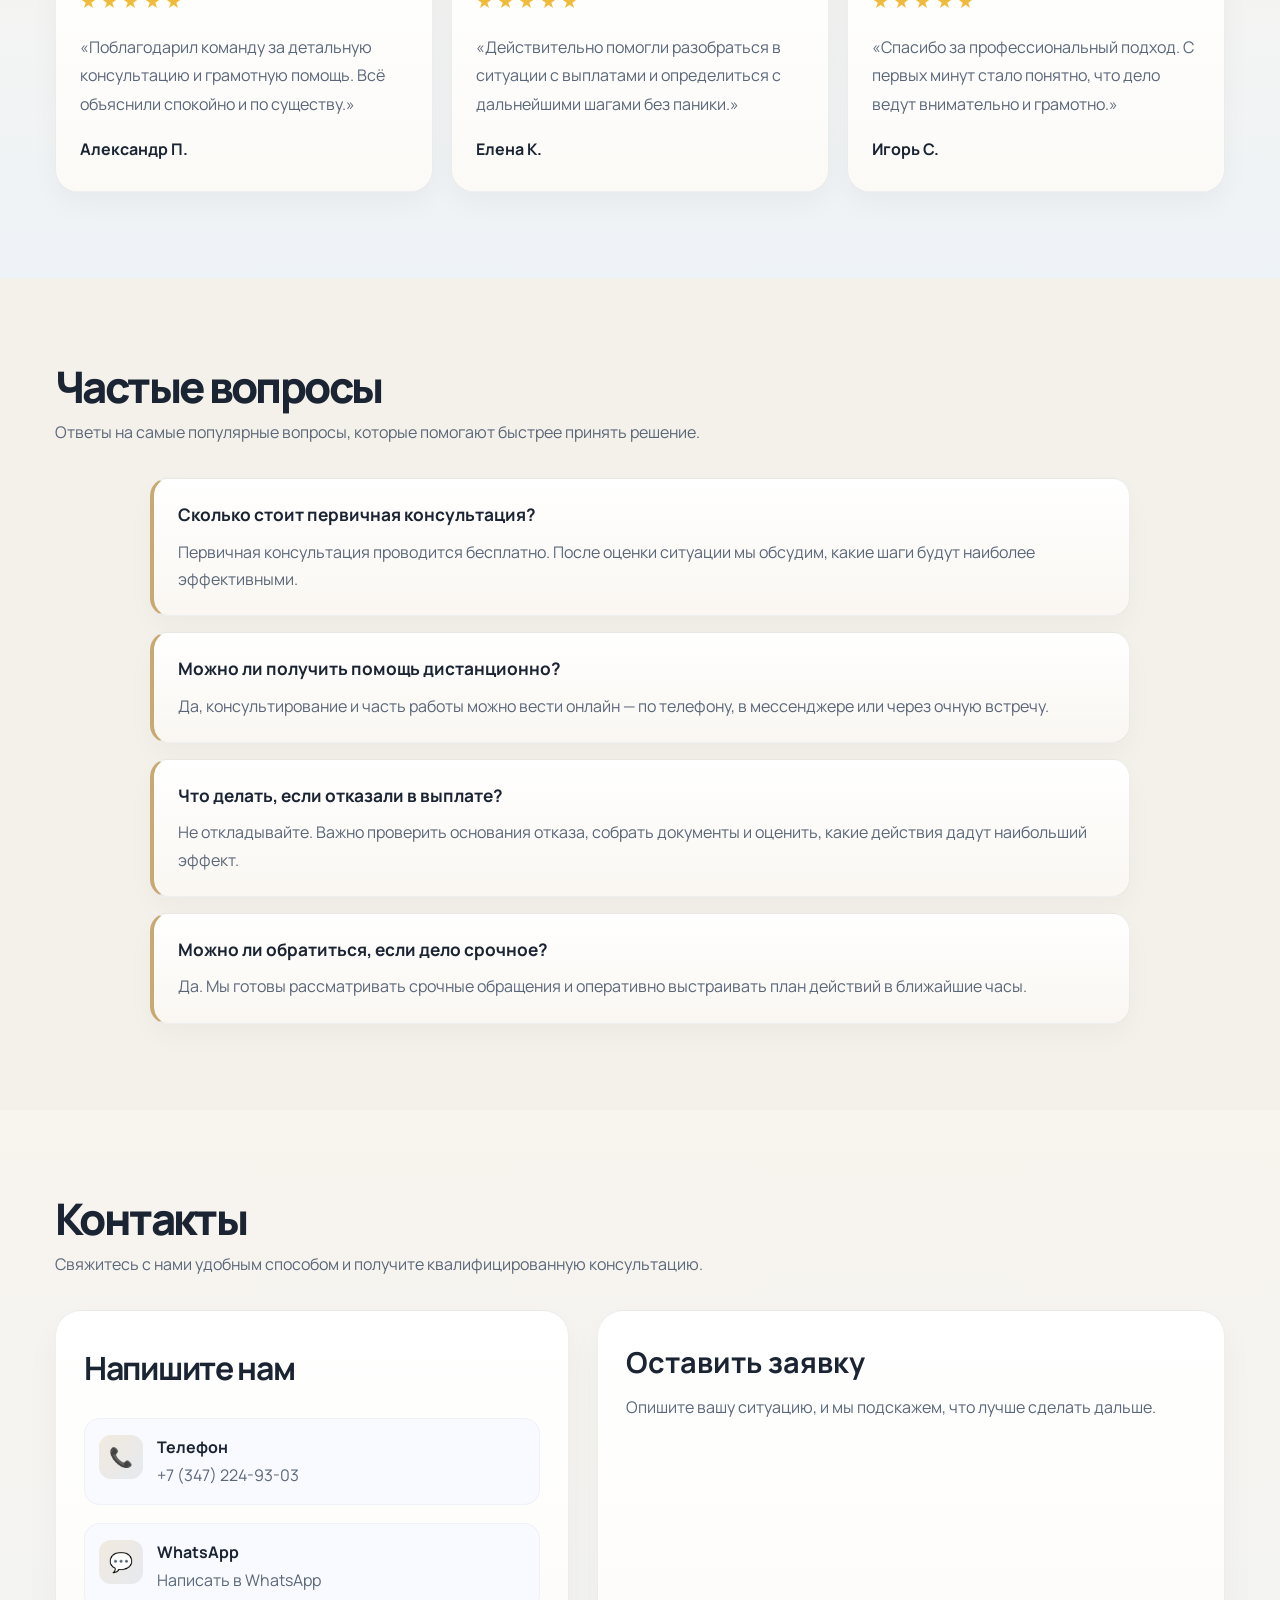
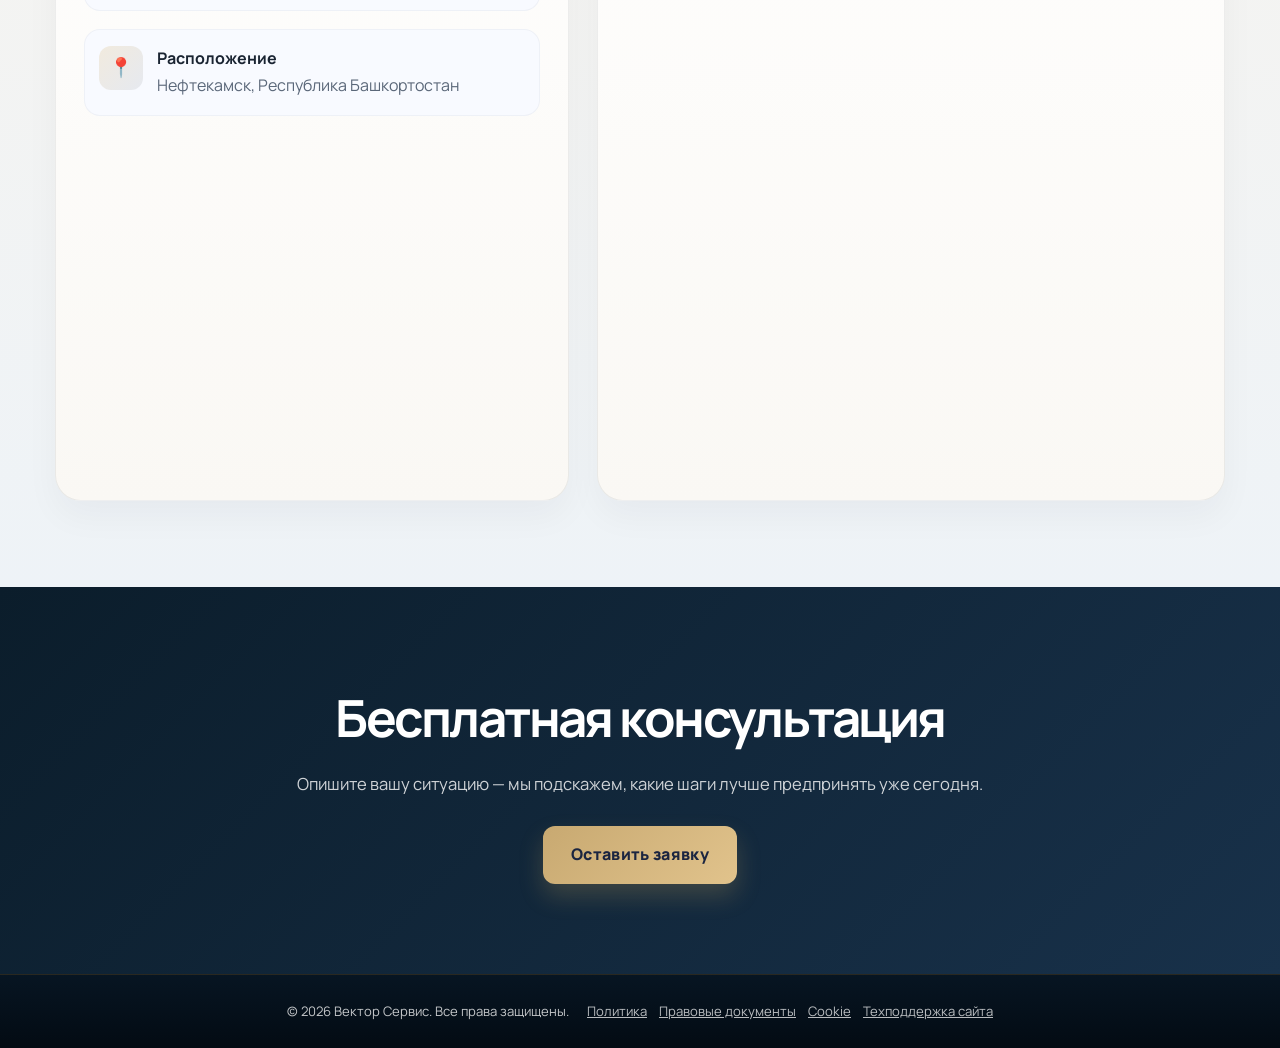
==== commit 39217c78: "Добавлена форма техподдержки сайта" ====
--- a/index.html
+++ b/index.html
@@ -251,7 +251,6 @@
                    <div class="form-panel">
     <h3>Оставить заявку</h3>
     <p>Опишите вашу ситуацию, и мы подскажем, что лучше сделать дальше.</p>
-
     <script src="https://forms.yandex.ru/_static/embed.js"></script>
     <iframe 
         src="https://forms.yandex.ru/cloud/6aec9d3795add5619d3cfd38?iframe=1" 
@@ -275,17 +274,17 @@
         </section>
     </main>
 
-    <footer>
-        <div class="footer-legal">
-            <span>© <span id="currentYear"></span> Вектор Сервис. Все права защищены.</span>
-            <div class="footer-links">
-                <a href="privacy-policy.html">Политика</a>
-                <a href="legal-docs.html">Правовые документы</a>
-                <a href="legal-docs.html#cookie">Cookie</a>
-            </div>
+  <footer>
+    <div class="footer-legal">
+        <span>© <span id="currentYear"></span> Вектор Сервис. Все права защищены.</span>
+        <div class="footer-links">
+            <a href="privacy-policy.html">Политика</a>
+            <a href="legal-docs.html">Правовые документы</a>
+            <a href="legal-docs.html#cookie">Cookie</a>
+            <a href="https://forms.yandex.ru/cloud/6aed5d8d49af4703d9f0cf49" target="_blank" rel="noopener">Техподдержка сайта</a>
         </div>
-    </footer>
-
+    </div>
+</footer>
     <a href="https://wa.me/79930625011" class="whatsapp-btn" target="_blank" rel="noopener" aria-label="WhatsApp">💬</a>
 
     <script>
